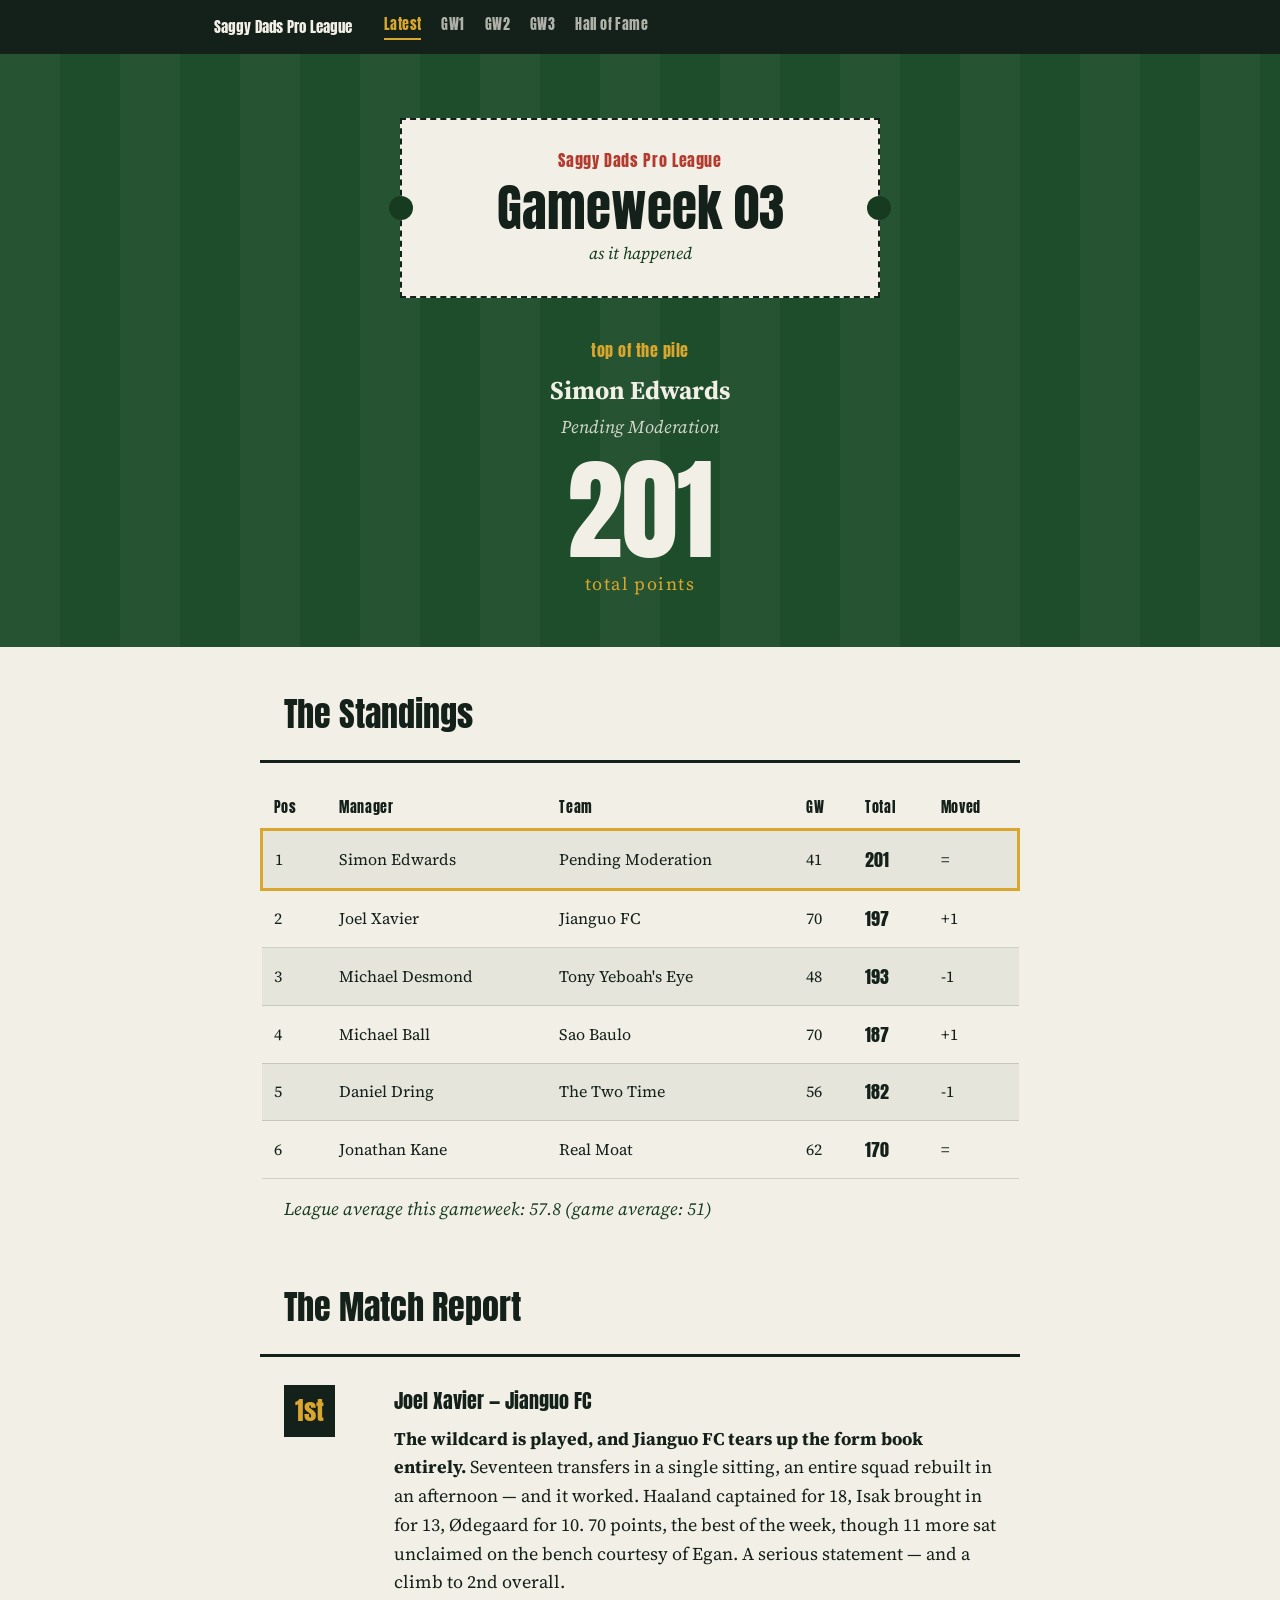
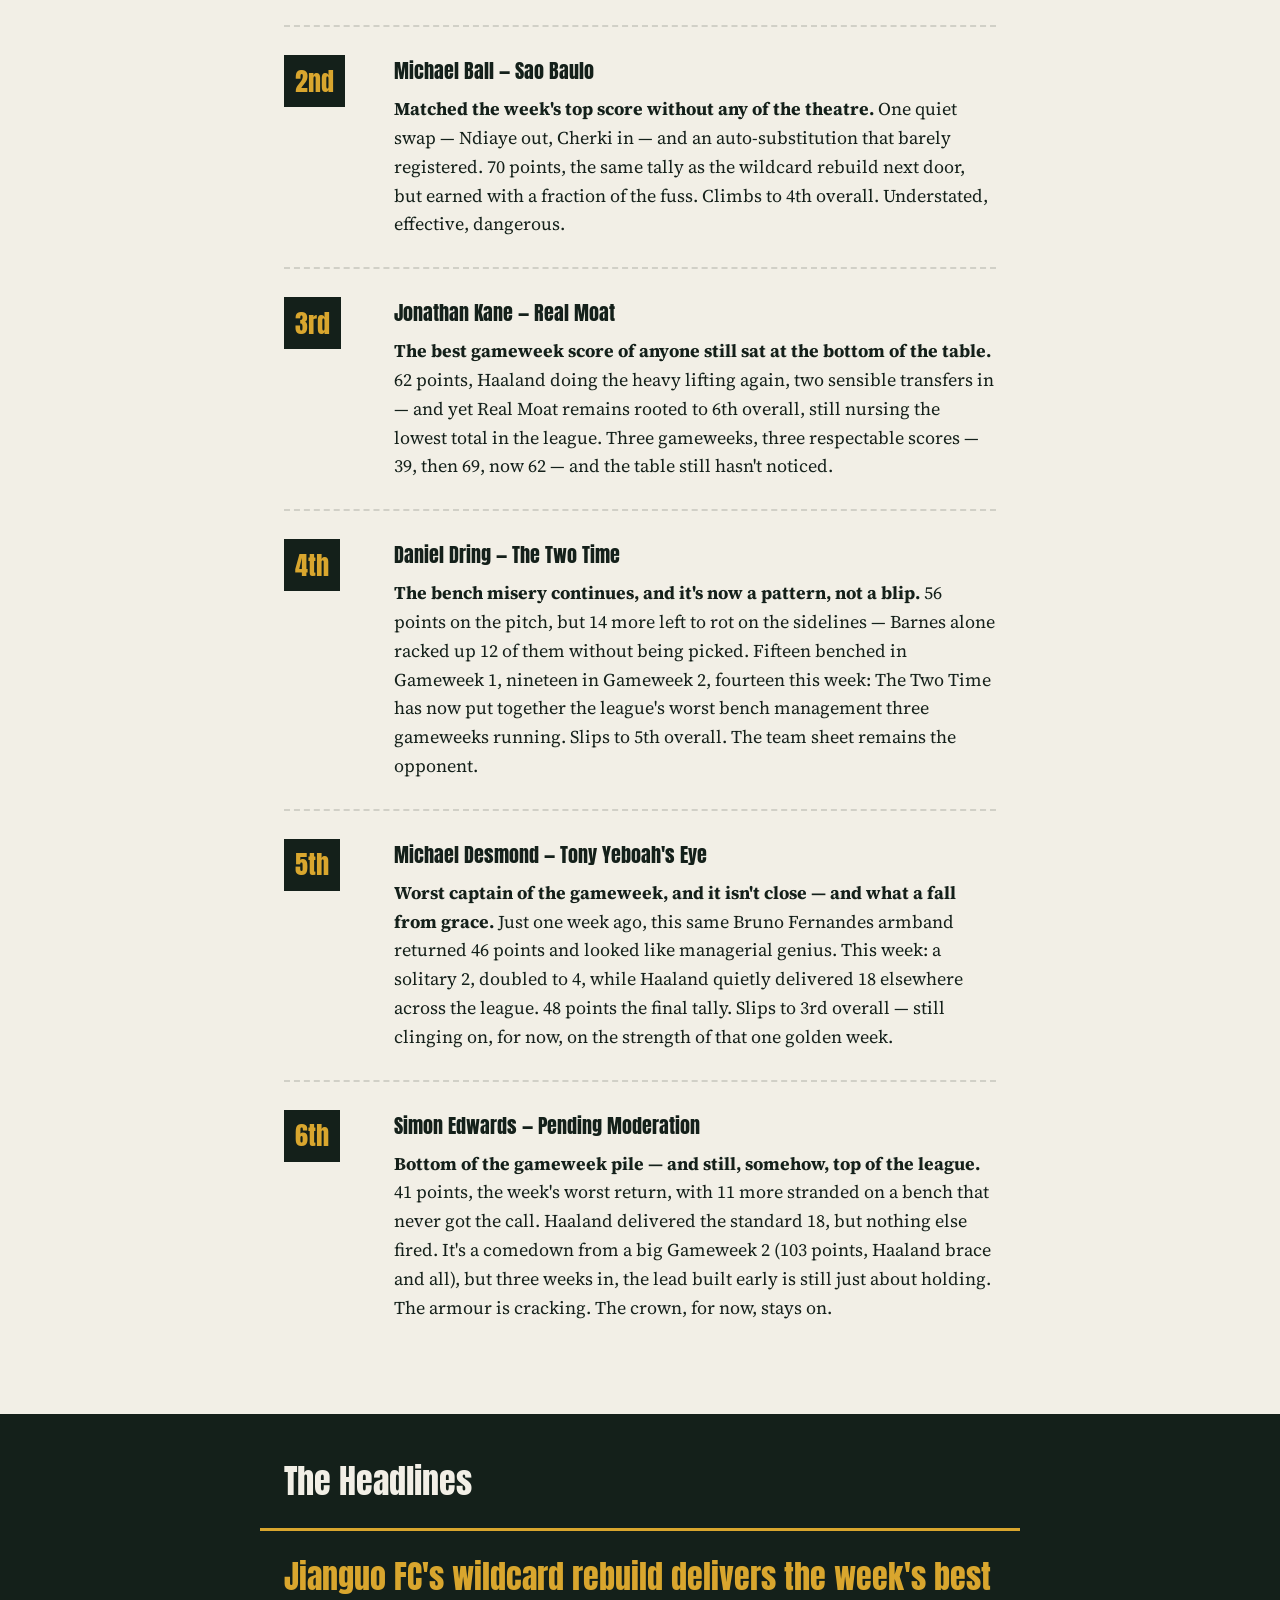
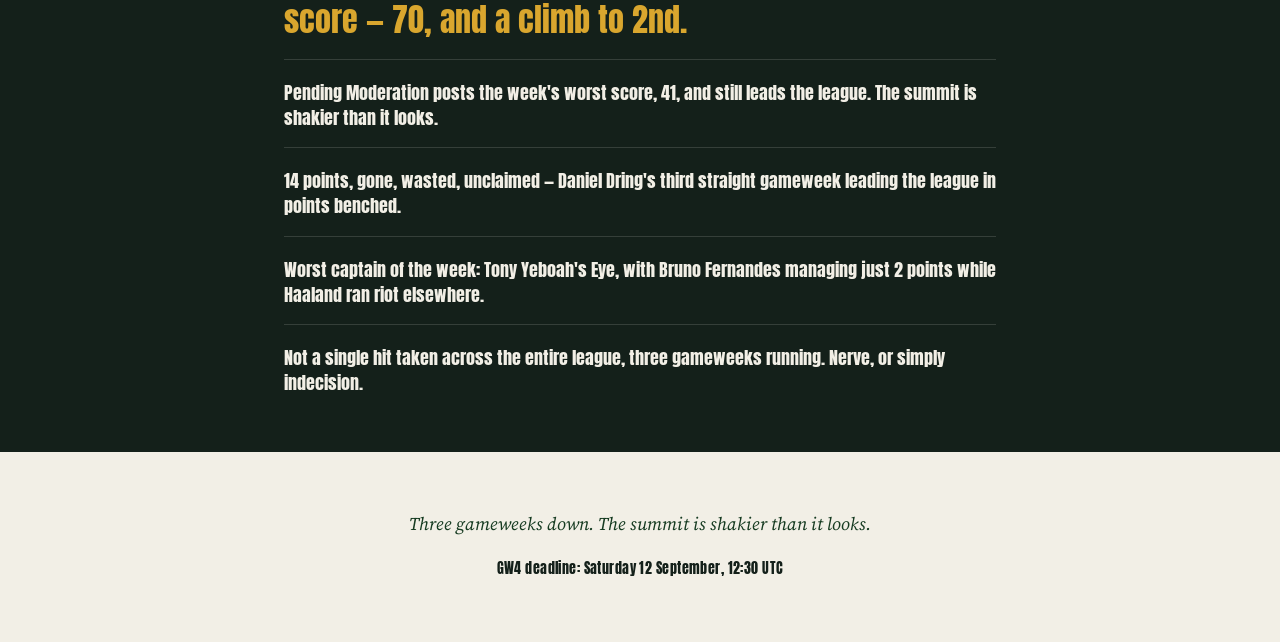
==== index.html @ 3f5919ee "." ====
<!DOCTYPE html>
<html lang="en">
<head>
<meta charset="UTF-8">
<meta name="viewport" content="width=device-width, initial-scale=1.0">
<title>Saggy Dads Pro League — Gameweek 3</title>
<link rel="preconnect" href="https://fonts.googleapis.com">
<link rel="preconnect" href="https://fonts.gstatic.com" crossorigin>
<link href="https://fonts.googleapis.com/css2?family=Anton&family=Source+Serif+4:ital,opsz,wght@0,8..60,400;0,8..60,600;0,8..60,700;1,8..60,400&display=swap" rel="stylesheet">
<link rel="stylesheet" href="styles.css">
</head>
<body>

  <nav class="site-nav">
    <div class="site-nav__inner">
      <a href="index.html" class="site-nav__brand">Saggy Dads Pro League</a>
      <div class="site-nav__links">
        <a href="index.html" class="site-nav__link is-active">Latest</a>
        <a href="gw1.html" class="site-nav__link">GW1</a>
        <a href="gw2.html" class="site-nav__link">GW2</a>
        <a href="gw3.html" class="site-nav__link">GW3</a>
        <a href="hall-of-fame.html" class="site-nav__link">Hall of Fame</a>
      </div>
    </div>
  </nav>

  <header class="hero">
    <div class="ticket">
      <div class="ticket-notch ticket-notch--left"></div>
      <div class="ticket-notch ticket-notch--right"></div>
      <p class="hero__league">Saggy Dads Pro League</p>
      <h1 class="hero__gw">Gameweek&nbsp;03</h1>
      <p class="hero__sub">as it happened</p>
    </div>

    <div class="hero__leader">
      <p class="hero__leader-label">top of the pile</p>
      <p class="hero__leader-name">Simon Edwards</p>
      <p class="hero__leader-team">Pending Moderation</p>
      <p class="hero__score" data-target="201">0</p>
      <p class="hero__score-label">total points</p>
    </div>
  </header>

  <main>

    <section class="table-section">
      <h2 class="section-title">The Standings</h2>
      <div class="table-scroll">
      <table class="league-table">
        <thead>
          <tr>
            <th scope="col">Pos</th>
            <th scope="col">Manager</th>
            <th scope="col">Team</th>
            <th scope="col">GW</th>
            <th scope="col">Total</th>
            <th scope="col">Moved</th>
          </tr>
        </thead>
        <tbody>
          <tr class="row--leader">
            <td>1</td>
            <td>Simon Edwards</td>
            <td>Pending Moderation</td>
            <td>41</td>
            <td class="net">201</td>
            <td>=</td>
          </tr>
          <tr>
            <td>2</td>
            <td>Joel Xavier</td>
            <td>Jianguo FC</td>
            <td>70</td>
            <td class="net">197</td>
            <td>+1</td>
          </tr>
          <tr>
            <td>3</td>
            <td>Michael Desmond</td>
            <td>Tony Yeboah's Eye</td>
            <td>48</td>
            <td class="net">193</td>
            <td>-1</td>
          </tr>
          <tr>
            <td>4</td>
            <td>Michael Ball</td>
            <td>Sao Baulo</td>
            <td>70</td>
            <td class="net">187</td>
            <td>+1</td>
          </tr>
          <tr>
            <td>5</td>
            <td>Daniel Dring</td>
            <td>The Two Time</td>
            <td>56</td>
            <td class="net">182</td>
            <td>-1</td>
          </tr>
          <tr>
            <td>6</td>
            <td>Jonathan Kane</td>
            <td>Real Moat</td>
            <td>62</td>
            <td class="net">170</td>
            <td>=</td>
          </tr>
        </tbody>
      </table>
      </div>
      <p class="table-footnote">League average this gameweek: 57.8 (game average: 51)</p>
    </section>

    <section class="reports-section">
      <h2 class="section-title">The Match Report</h2>

      <article class="report">
        <div class="report__marker">
          <span class="report__pos">1st</span>
        </div>
        <div class="report__body">
          <h3>Joel Xavier — Jianguo FC</h3>
          <p><strong>The wildcard is played, and Jianguo FC tears up the form book entirely.</strong> Seventeen transfers in a single sitting, an entire squad rebuilt in an afternoon — and it worked. Haaland captained for 18, Isak brought in for 13, Ødegaard for 10. 70 points, the best of the week, though 11 more sat unclaimed on the bench courtesy of Egan. A serious statement — and a climb to 2nd overall.</p>
        </div>
      </article>

      <div class="stitch"></div>

      <article class="report">
        <div class="report__marker">
          <span class="report__pos">2nd</span>
        </div>
        <div class="report__body">
          <h3>Michael Ball — Sao Baulo</h3>
          <p><strong>Matched the week's top score without any of the theatre.</strong> One quiet swap — Ndiaye out, Cherki in — and an auto-substitution that barely registered. 70 points, the same tally as the wildcard rebuild next door, but earned with a fraction of the fuss. Climbs to 4th overall. Understated, effective, dangerous.</p>
        </div>
      </article>

      <div class="stitch"></div>

      <article class="report">
        <div class="report__marker">
          <span class="report__pos">3rd</span>
        </div>
        <div class="report__body">
          <h3>Jonathan Kane — Real Moat</h3>
          <p><strong>The best gameweek score of anyone still sat at the bottom of the table.</strong> 62 points, Haaland doing the heavy lifting again, two sensible transfers in — and yet Real Moat remains rooted to 6th overall, still nursing the lowest total in the league. Three gameweeks, three respectable scores — 39, then 69, now 62 — and the table still hasn't noticed.</p>
        </div>
      </article>

      <div class="stitch"></div>

      <article class="report">
        <div class="report__marker">
          <span class="report__pos">4th</span>
        </div>
        <div class="report__body">
          <h3>Daniel Dring — The Two Time</h3>
          <p><strong>The bench misery continues, and it's now a pattern, not a blip.</strong> 56 points on the pitch, but 14 more left to rot on the sidelines — Barnes alone racked up 12 of them without being picked. Fifteen benched in Gameweek 1, nineteen in Gameweek 2, fourteen this week: The Two Time has now put together the league's worst bench management three gameweeks running. Slips to 5th overall. The team sheet remains the opponent.</p>
        </div>
      </article>

      <div class="stitch"></div>

      <article class="report">
        <div class="report__marker">
          <span class="report__pos">5th</span>
        </div>
        <div class="report__body">
          <h3>Michael Desmond — Tony Yeboah's Eye</h3>
          <p><strong>Worst captain of the gameweek, and it isn't close — and what a fall from grace.</strong> Just one week ago, this same Bruno Fernandes armband returned 46 points and looked like managerial genius. This week: a solitary 2, doubled to 4, while Haaland quietly delivered 18 elsewhere across the league. 48 points the final tally. Slips to 3rd overall — still clinging on, for now, on the strength of that one golden week.</p>
        </div>
      </article>

      <div class="stitch"></div>

      <article class="report">
        <div class="report__marker">
          <span class="report__pos">6th</span>
        </div>
        <div class="report__body">
          <h3>Simon Edwards — Pending Moderation</h3>
          <p><strong>Bottom of the gameweek pile — and still, somehow, top of the league.</strong> 41 points, the week's worst return, with 11 more stranded on a bench that never got the call. Haaland delivered the standard 18, but nothing else fired. It's a comedown from a big Gameweek 2 (103 points, Haaland brace and all), but three weeks in, the lead built early is still just about holding. The armour is cracking. The crown, for now, stays on.</p>
        </div>
      </article>
    </section>

    <section class="headlines-section">
      <h2 class="section-title section-title--inverse">The Headlines</h2>
      <ul class="headlines">
        <li class="headline headline--big">Jianguo FC's wildcard rebuild delivers the week's best score — 70, and a climb to 2nd.</li>
        <li class="headline">Pending Moderation posts the week's worst score, 41, and still leads the league. The summit is shakier than it looks.</li>
        <li class="headline">14 points, gone, wasted, unclaimed — Daniel Dring's third straight gameweek leading the league in points benched.</li>
        <li class="headline">Worst captain of the week: Tony Yeboah's Eye, with Bruno Fernandes managing just 2 points while Haaland ran riot elsewhere.</li>
        <li class="headline">Not a single hit taken across the entire league, three gameweeks running. Nerve, or simply indecision.</li>
      </ul>
    </section>

  </main>

  <footer class="site-footer">
    <p>Three gameweeks down. The summit is shakier than it looks.</p>
    <p class="site-footer__deadline">GW4 deadline: Saturday 12 September, 12:30 UTC</p>
  </footer>

<script>
  // Single deliberate load moment: leader's score ticks up once.
  (function () {
    var el = document.querySelector('.hero__score');
    if (!el) return;
    var target = parseInt(el.getAttribute('data-target'), 10) || 0;
    var prefersReduced = window.matchMedia('(prefers-reduced-motion: reduce)').matches;
    if (prefersReduced) {
      el.textContent = target;
      return;
    }
    var current = 0;
    var duration = 900;
    var start = null;
    function step(ts) {
      if (!start) start = ts;
      var progress = Math.min((ts - start) / duration, 1);
      current = Math.round(progress * target);
      el.textContent = current;
      if (progress < 1) requestAnimationFrame(step);
    }
    requestAnimationFrame(step);
  })();
</script>

</body>
</html>
---- styles.css ----
/* ---------------------------------------------
   Saggy Dads Pro League — matchday programme theme
--------------------------------------------- */

:root {
  --pitch: #1E4D2B;
  --pitch-dark: #163B21;
  --chalk: #F2EFE6;
  --ink: #14201A;
  --gold: #D9A62E;
  --rust: #B33A2E;
  --line: rgba(20, 32, 26, 0.15);

  --display: "Anton", sans-serif;
  --body: "Source Serif 4", serif;
}

* {
  box-sizing: border-box;
}

html {
  scroll-behavior: smooth;
}

@media (prefers-reduced-motion: reduce) {
  html {
    scroll-behavior: auto;
  }
}

html, body {
  max-width: 100%;
  overflow-x: hidden;
}

body {
  margin: 0;
  background: var(--chalk);
  color: var(--ink);
  font-family: var(--body);
  font-size: 18px;
  line-height: 1.6;
}

h1, h2, h3 {
  font-family: var(--display);
  font-weight: 400;
  margin: 0;
}

/* ---------------- Site nav ---------------- */

.site-nav {
  background: var(--ink);
}

.site-nav__inner {
  max-width: 900px;
  margin: 0 auto;
  display: flex;
  align-items: center;
  gap: 1.5rem;
  padding: 0.85rem 1.5rem;
  overflow-x: auto;
  -webkit-overflow-scrolling: touch;
}

.site-nav__brand {
  font-family: var(--display);
  color: var(--chalk);
  text-decoration: none;
  font-size: 0.95rem;
  white-space: nowrap;
  margin-right: 0.5rem;
  flex-shrink: 0;
}

.site-nav__links {
  display: flex;
  gap: 1.25rem;
  white-space: nowrap;
}

.site-nav__link {
  font-family: var(--display);
  color: rgba(242, 239, 230, 0.7);
  text-decoration: none;
  font-size: 0.85rem;
  letter-spacing: 0.03em;
  padding-bottom: 3px;
  border-bottom: 2px solid transparent;
  flex-shrink: 0;
}

.site-nav__link:hover,
.site-nav__link:focus-visible {
  color: var(--chalk);
}

.site-nav__link.is-active {
  color: var(--gold);
  border-bottom-color: var(--gold);
}

/* ---------------- Hero ---------------- */

.hero {
  background: var(--pitch);
  background-image:
    repeating-linear-gradient(
      90deg,
      rgba(255, 255, 255, 0.035) 0px,
      rgba(255, 255, 255, 0.035) 60px,
      transparent 60px,
      transparent 120px
    );
  color: var(--chalk);
  padding: 4rem 1.5rem 3rem;
  display: flex;
  flex-direction: column;
  align-items: center;
  gap: 2.5rem;
}

.ticket {
  position: relative;
  background: var(--chalk);
  color: var(--ink);
  padding: 1.75rem 2.5rem;
  text-align: center;
  max-width: 480px;
  width: 100%;
  border: 2px dashed var(--ink);
}

.ticket-notch {
  position: absolute;
  top: 50%;
  transform: translateY(-50%);
  width: 24px;
  height: 24px;
  background: var(--pitch-dark);
  border-radius: 50%;
}

.ticket-notch--left {
  left: -13px;
}

.ticket-notch--right {
  right: -13px;
}

.hero__league {
  font-family: var(--display);
  font-size: 1rem;
  letter-spacing: 0.04em;
  margin: 0 0 0.5rem;
  color: var(--rust);
}

.hero__gw {
  font-size: clamp(2.2rem, 6vw, 3.2rem);
  line-height: 1;
}

.hero__sub {
  margin: 0.5rem 0 0;
  font-style: italic;
  font-size: 1.05rem;
  color: var(--pitch-dark);
}

.hero__leader {
  text-align: center;
}

.hero__leader-label {
  font-family: var(--display);
  color: var(--gold);
  font-size: 1rem;
  letter-spacing: 0.03em;
  margin: 0 0 0.4rem;
}

.hero__leader-name {
  font-size: 1.6rem;
  margin: 0;
  font-weight: 700;
}

.hero__leader-team {
  margin: 0.15rem 0 0.75rem;
  font-style: italic;
  opacity: 0.85;
}

.hero__score {
  font-family: var(--display);
  font-size: clamp(4.5rem, 16vw, 7rem);
  line-height: 1;
  margin: 0;
  color: var(--chalk);
}

.hero__score-label {
  margin: 0.25rem 0 0;
  letter-spacing: 0.08em;
  color: var(--gold);
}

.hof-hero {
  background: var(--pitch);
  background-image:
    repeating-linear-gradient(
      90deg,
      rgba(255, 255, 255, 0.035) 0px,
      rgba(255, 255, 255, 0.035) 60px,
      transparent 60px,
      transparent 120px
    );
  color: var(--chalk);
  padding: 3rem 1.5rem;
  text-align: center;
}

.hof-hero__title {
  font-size: clamp(2.4rem, 7vw, 3.4rem);
  margin: 0.5rem 0;
}

/* ---------------- Section titles ---------------- */

.section-title {
  font-size: clamp(1.6rem, 4vw, 2.1rem);
  padding: 2.5rem 1.5rem 1.25rem;
  max-width: 760px;
  margin: 0 auto;
  border-bottom: 3px solid var(--ink);
}

.section-title--inverse {
  color: var(--chalk);
  border-bottom-color: var(--gold);
}

/* ---------------- League table ---------------- */

.table-section {
  padding-bottom: 1rem;
}

.league-table {
  width: 100%;
  max-width: 760px;
  margin: 1.5rem auto 0;
  padding: 0 1.5rem;
  border-collapse: collapse;
  font-size: 1rem;
}

.table-scroll {
  max-width: 100%;
  overflow-x: auto;
  -webkit-overflow-scrolling: touch;
}

.league-table thead th {
  text-align: left;
  font-family: var(--display);
  font-weight: 400;
  font-size: 0.85rem;
  letter-spacing: 0.05em;
  padding: 0.6rem 0.75rem;
  border-bottom: 2px solid var(--ink);
}

.league-table td {
  padding: 0.85rem 0.75rem;
  border-bottom: 1px solid var(--line);
}

.league-table tbody tr:nth-child(odd) {
  background: rgba(30, 77, 43, 0.06);
}

.league-table .net {
  font-family: var(--display);
  font-size: 1.15rem;
}

.row--leader td {
  border-top: 3px solid var(--gold);
  border-bottom: 3px solid var(--gold);
}

.row--leader td:first-child {
  border-left: 3px solid var(--gold);
}

.row--leader td:last-child {
  border-right: 3px solid var(--gold);
}

.table-footnote {
  max-width: 760px;
  margin: 1rem auto 0;
  padding: 0 1.5rem;
  font-style: italic;
  color: var(--pitch-dark);
}

/* ---------------- Match reports ---------------- */

.reports-section {
  padding-bottom: 1rem;
}

.report {
  max-width: 760px;
  margin: 0 auto;
  padding: 1.75rem 1.5rem;
  display: grid;
  grid-template-columns: 90px 1fr;
  gap: 1.25rem;
  align-items: start;
}

.report__marker {
  display: flex;
  justify-content: flex-start;
}

.report__pos {
  font-family: var(--display);
  font-size: 1.6rem;
  color: var(--gold);
  background: var(--ink);
  padding: 0.35rem 0.7rem;
  display: inline-block;
}

.report__body h3 {
  font-size: 1.25rem;
  margin-bottom: 0.5rem;
}

.report__body p {
  margin: 0;
}

.stitch {
  max-width: 760px;
  margin: 0 auto;
  padding: 0 1.5rem;
}

.stitch::before {
  content: "";
  display: block;
  border-top: 2px dashed var(--line);
}

/* ---------------- Headlines ---------------- */

.headlines-section {
  background: var(--ink);
  margin-top: 3rem;
  padding-bottom: 2.5rem;
}

.headlines {
  list-style: none;
  max-width: 760px;
  margin: 0 auto;
  padding: 1.5rem 1.5rem 0;
  display: flex;
  flex-direction: column;
  gap: 1.25rem;
}

.headline {
  color: var(--chalk);
  font-family: var(--display);
  font-size: 1.15rem;
  line-height: 1.35;
  padding-bottom: 1.1rem;
  border-bottom: 1px solid rgba(242, 239, 230, 0.15);
}

.headline:last-child {
  border-bottom: none;
}

.headline--big {
  font-size: clamp(1.5rem, 4vw, 2rem);
  color: var(--gold);
}

/* ---------------- Hall of Fame ---------------- */

.hof-section {
  padding-bottom: 2.5rem;
}

.hof-intro {
  max-width: 760px;
  margin: 1rem auto 0;
  padding: 0 1.5rem;
  font-style: italic;
  color: var(--pitch-dark);
}

.hof-table {
  width: 100%;
  max-width: 760px;
  margin: 1.5rem auto 0;
  padding: 0 1.5rem;
  border-collapse: collapse;
  font-size: 0.95rem;
}

.hof-table thead th {
  text-align: left;
  font-family: var(--display);
  font-weight: 400;
  font-size: 0.85rem;
  letter-spacing: 0.05em;
  padding: 0.6rem 0.75rem;
  border-bottom: 2px solid var(--ink);
}

.hof-table td {
  padding: 0.85rem 0.75rem;
  border-bottom: 1px solid var(--line);
  vertical-align: top;
}

.hof-table tbody tr:nth-child(odd) {
  background: rgba(30, 77, 43, 0.06);
}

.hof-count {
  display: block;
  font-family: var(--display);
  font-size: 1.15rem;
}

.hof-years {
  display: block;
  font-size: 0.75rem;
  font-style: italic;
  color: var(--pitch-dark);
  margin-top: 0.2rem;
}

/* ---------------- Footer ---------------- */

.site-footer {
  text-align: center;
  padding: 2.5rem 1.5rem 3rem;
  font-style: italic;
  color: var(--pitch-dark);
}

.site-footer__deadline {
  margin-top: 0.75rem;
  font-family: var(--display);
  font-style: normal;
  font-size: 0.9rem;
  letter-spacing: 0.03em;
  color: var(--ink);
}

/* ---------------- Responsive ---------------- */

@media (max-width: 520px) {
  .report {
    grid-template-columns: 60px 1fr;
    gap: 0.9rem;
  }
  .report__pos {
    font-size: 1.1rem;
    padding: 0.25rem 0.5rem;
  }
  .league-table {
    font-size: 0.9rem;
  }
  .league-table td, .league-table th {
    padding: 0.6rem 0.4rem;
  }
  .hof-table {
    font-size: 0.82rem;
  }
  .hof-table td, .hof-table th {
    padding: 0.6rem 0.4rem;
  }
  .hof-years {
    font-size: 0.68rem;
  }
}

/* ---------------- Accessibility: focus ---------------- */

a:focus-visible,
button:focus-visible {
  outline: 3px solid var(--gold);
  outline-offset: 2px;
}
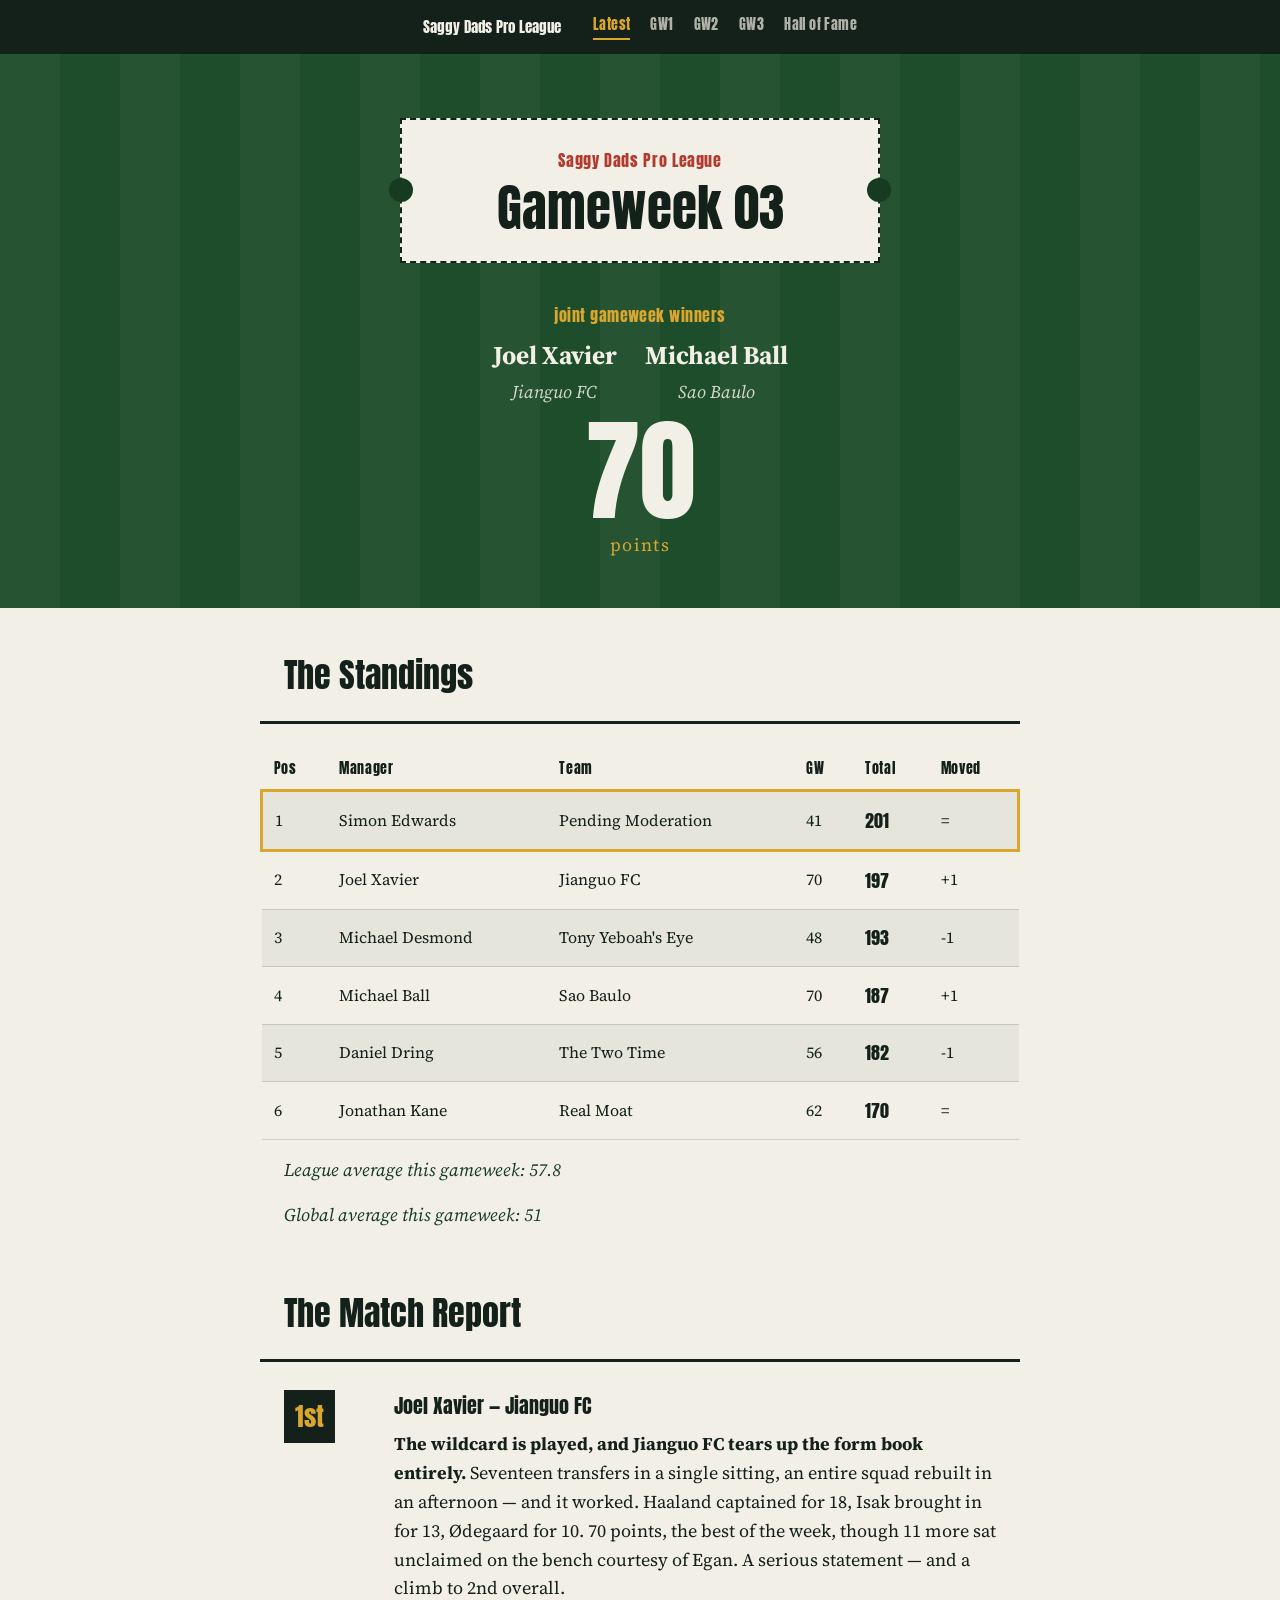
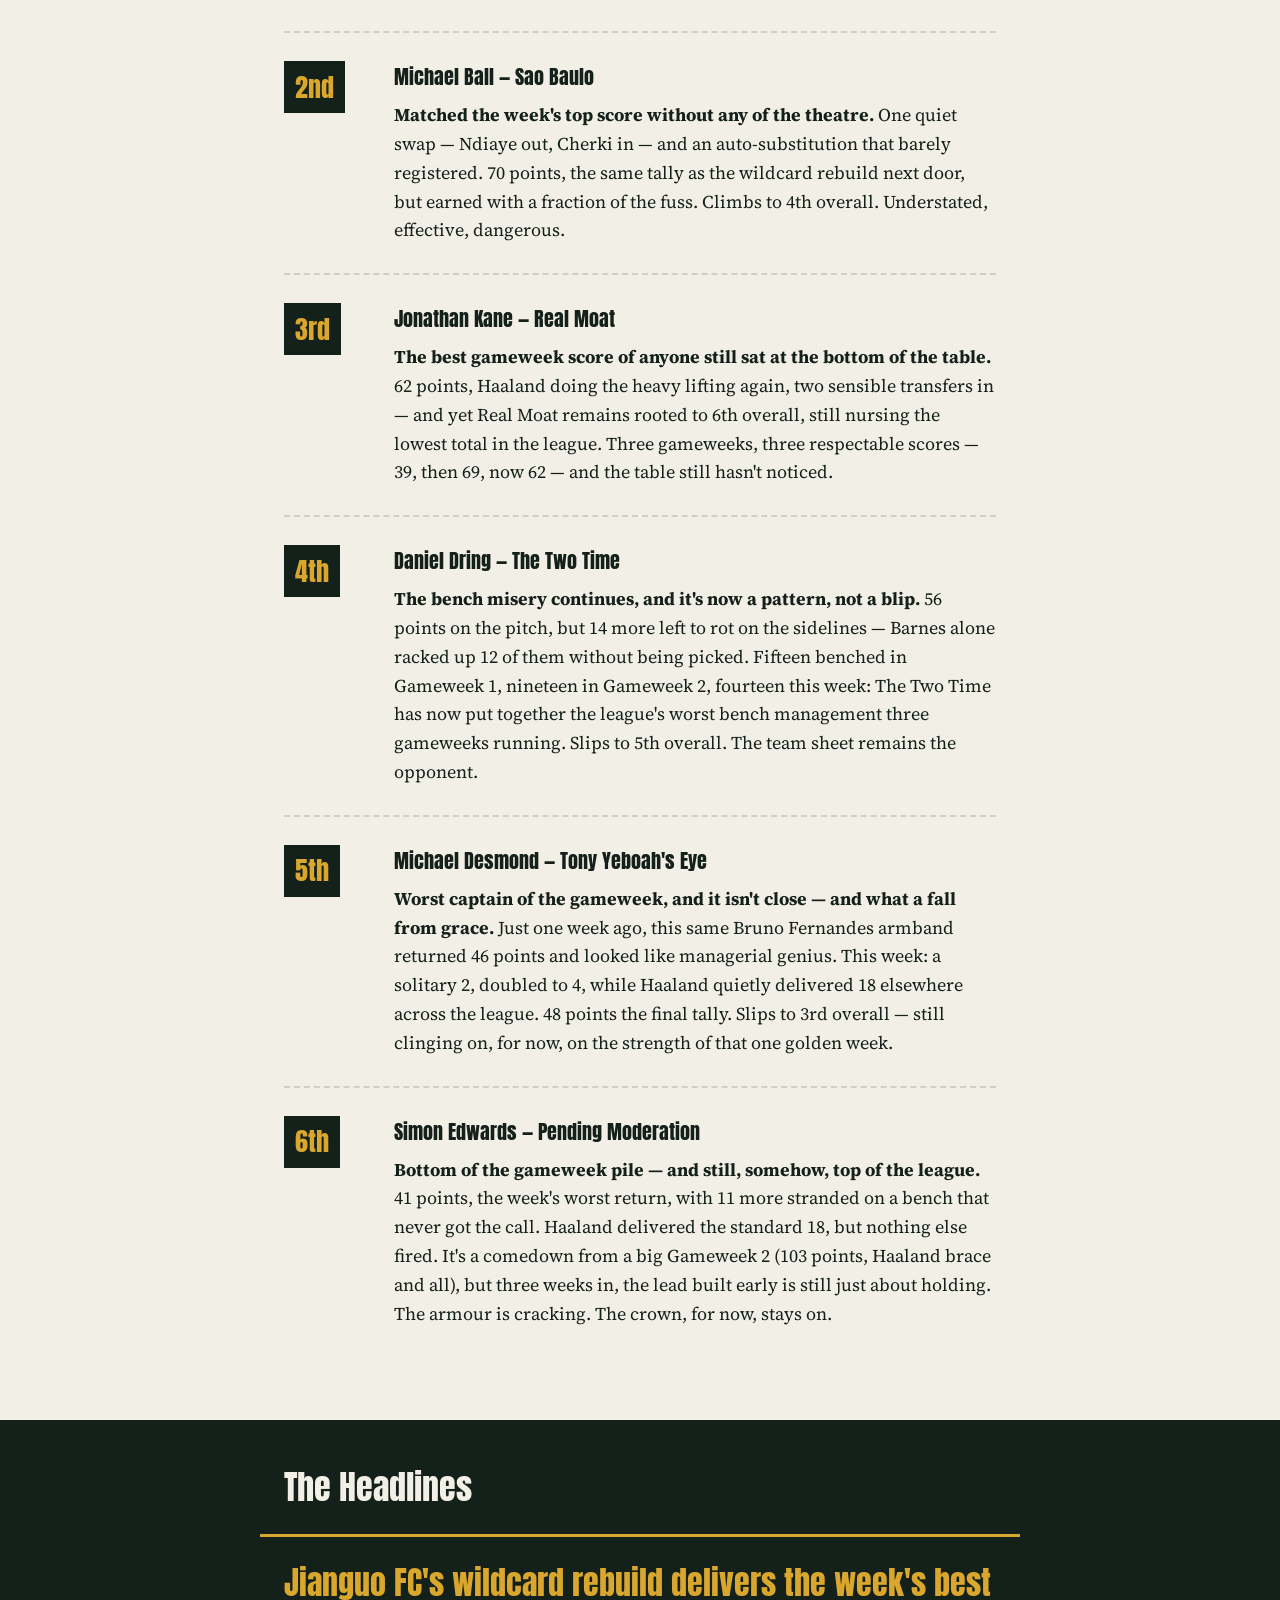
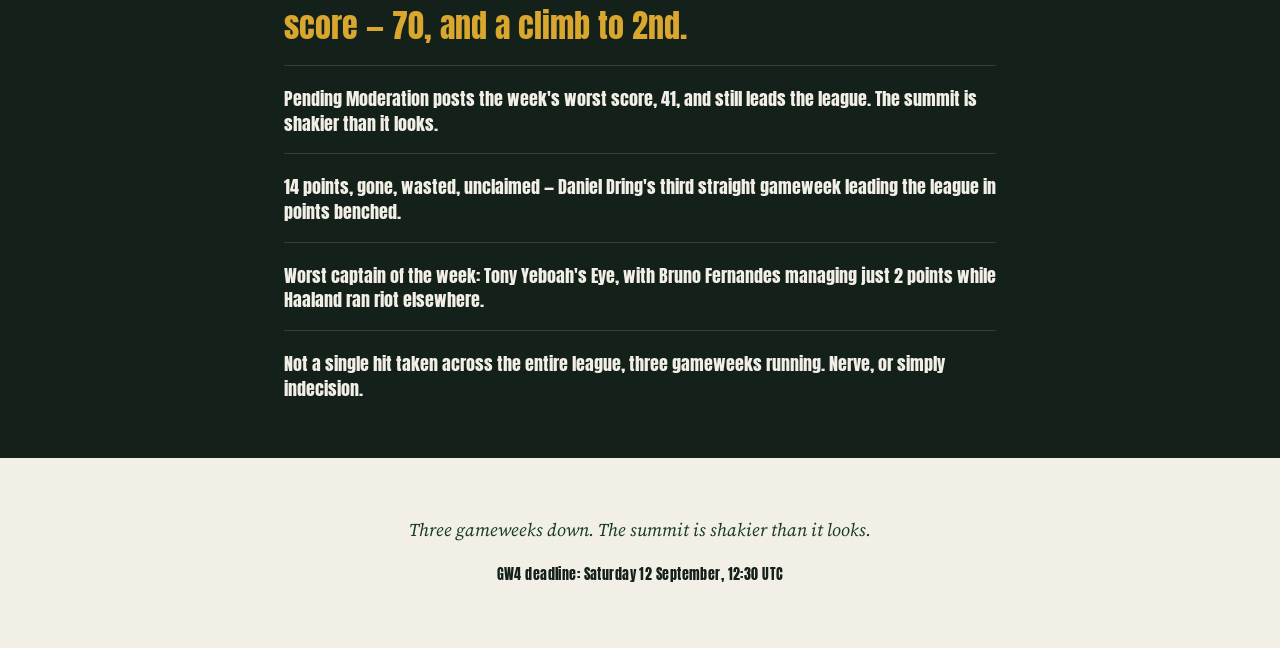
==== commit 8c50ebc9: "Update gameweek details and improve layout for leaderboard" ====
--- a/index.html
+++ b/index.html
@@ -30,15 +30,22 @@
       <div class="ticket-notch ticket-notch--right"></div>
       <p class="hero__league">Saggy Dads Pro League</p>
       <h1 class="hero__gw">Gameweek&nbsp;03</h1>
-      <p class="hero__sub">as it happened</p>
     </div>
 
     <div class="hero__leader">
-      <p class="hero__leader-label">top of the pile</p>
-      <p class="hero__leader-name">Simon Edwards</p>
-      <p class="hero__leader-team">Pending Moderation</p>
-      <p class="hero__score" data-target="201">0</p>
-      <p class="hero__score-label">total points</p>
+      <p class="hero__leader-label">joint gameweek winners</p>
+      <div class="hero__leader-names">
+        <div class="hero__leader-entry">
+          <p class="hero__leader-name">Joel Xavier</p>
+          <p class="hero__leader-team">Jianguo FC</p>
+        </div>
+        <div class="hero__leader-entry">
+          <p class="hero__leader-name">Michael Ball</p>
+          <p class="hero__leader-team">Sao Baulo</p>
+        </div>
+      </div>
+      <p class="hero__score" data-target="70">0</p>
+      <p class="hero__score-label">points</p>
     </div>
   </header>
 
@@ -110,7 +117,8 @@
         </tbody>
       </table>
       </div>
-      <p class="table-footnote">League average this gameweek: 57.8 (game average: 51)</p>
+      <p class="table-footnote">League average this gameweek: 57.8</p>
+      <p class="table-footnote">Global average this gameweek: 51</p>
     </section>
 
     <section class="reports-section">
--- a/styles.css
+++ b/styles.css
@@ -59,6 +59,7 @@
   max-width: 900px;
   margin: 0 auto;
   display: flex;
+  justify-content: center;
   align-items: center;
   gap: 1.5rem;
   padding: 0.85rem 1.5rem;
@@ -184,6 +185,18 @@
   margin: 0 0 0.4rem;
 }
 
+.hero__leader-names {
+  display: flex;
+  justify-content: center;
+  flex-wrap: wrap;
+  gap: 1.75rem;
+  margin-bottom: 0.5rem;
+}
+
+.hero__leader-entry {
+  text-align: center;
+}
+
 .hero__leader-name {
   font-size: 1.6rem;
   margin: 0;
@@ -191,7 +204,7 @@
 }
 
 .hero__leader-team {
-  margin: 0.15rem 0 0.75rem;
+  margin: 0.15rem 0 0;
   font-style: italic;
   opacity: 0.85;
 }
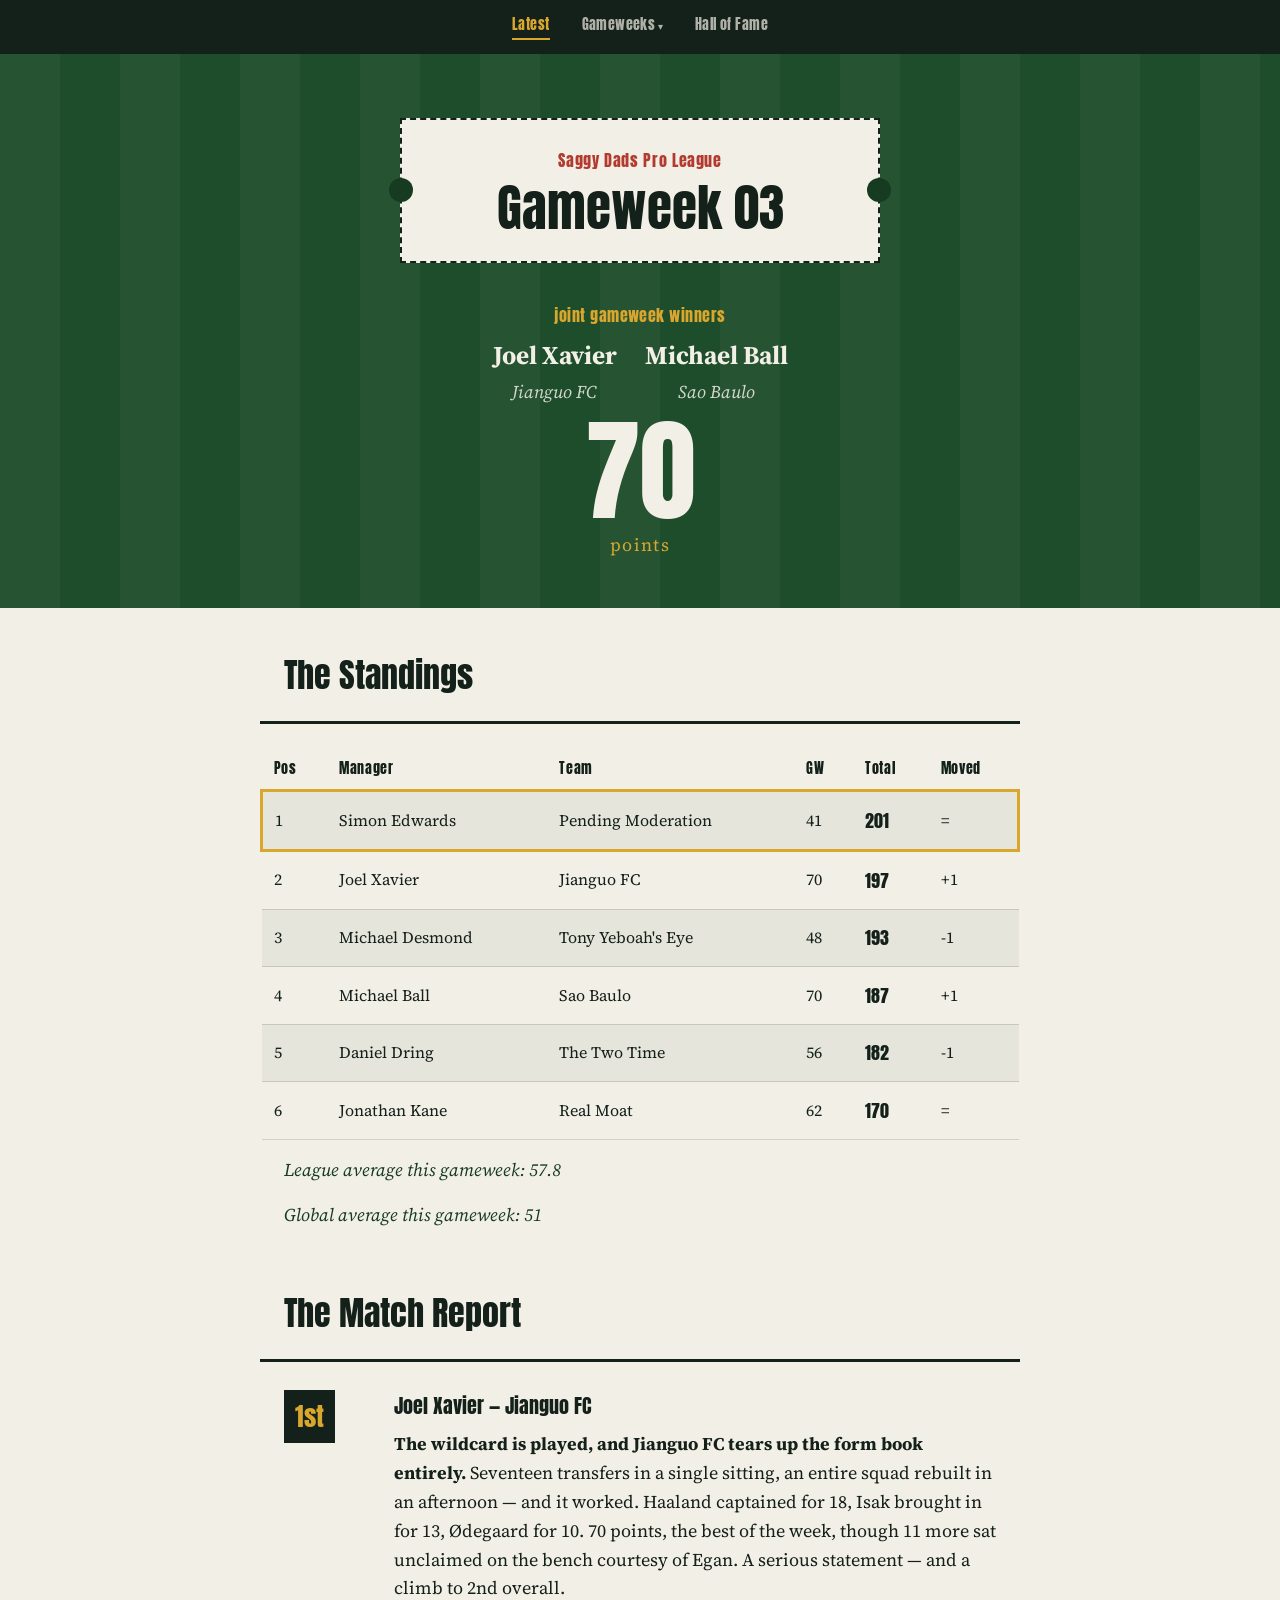
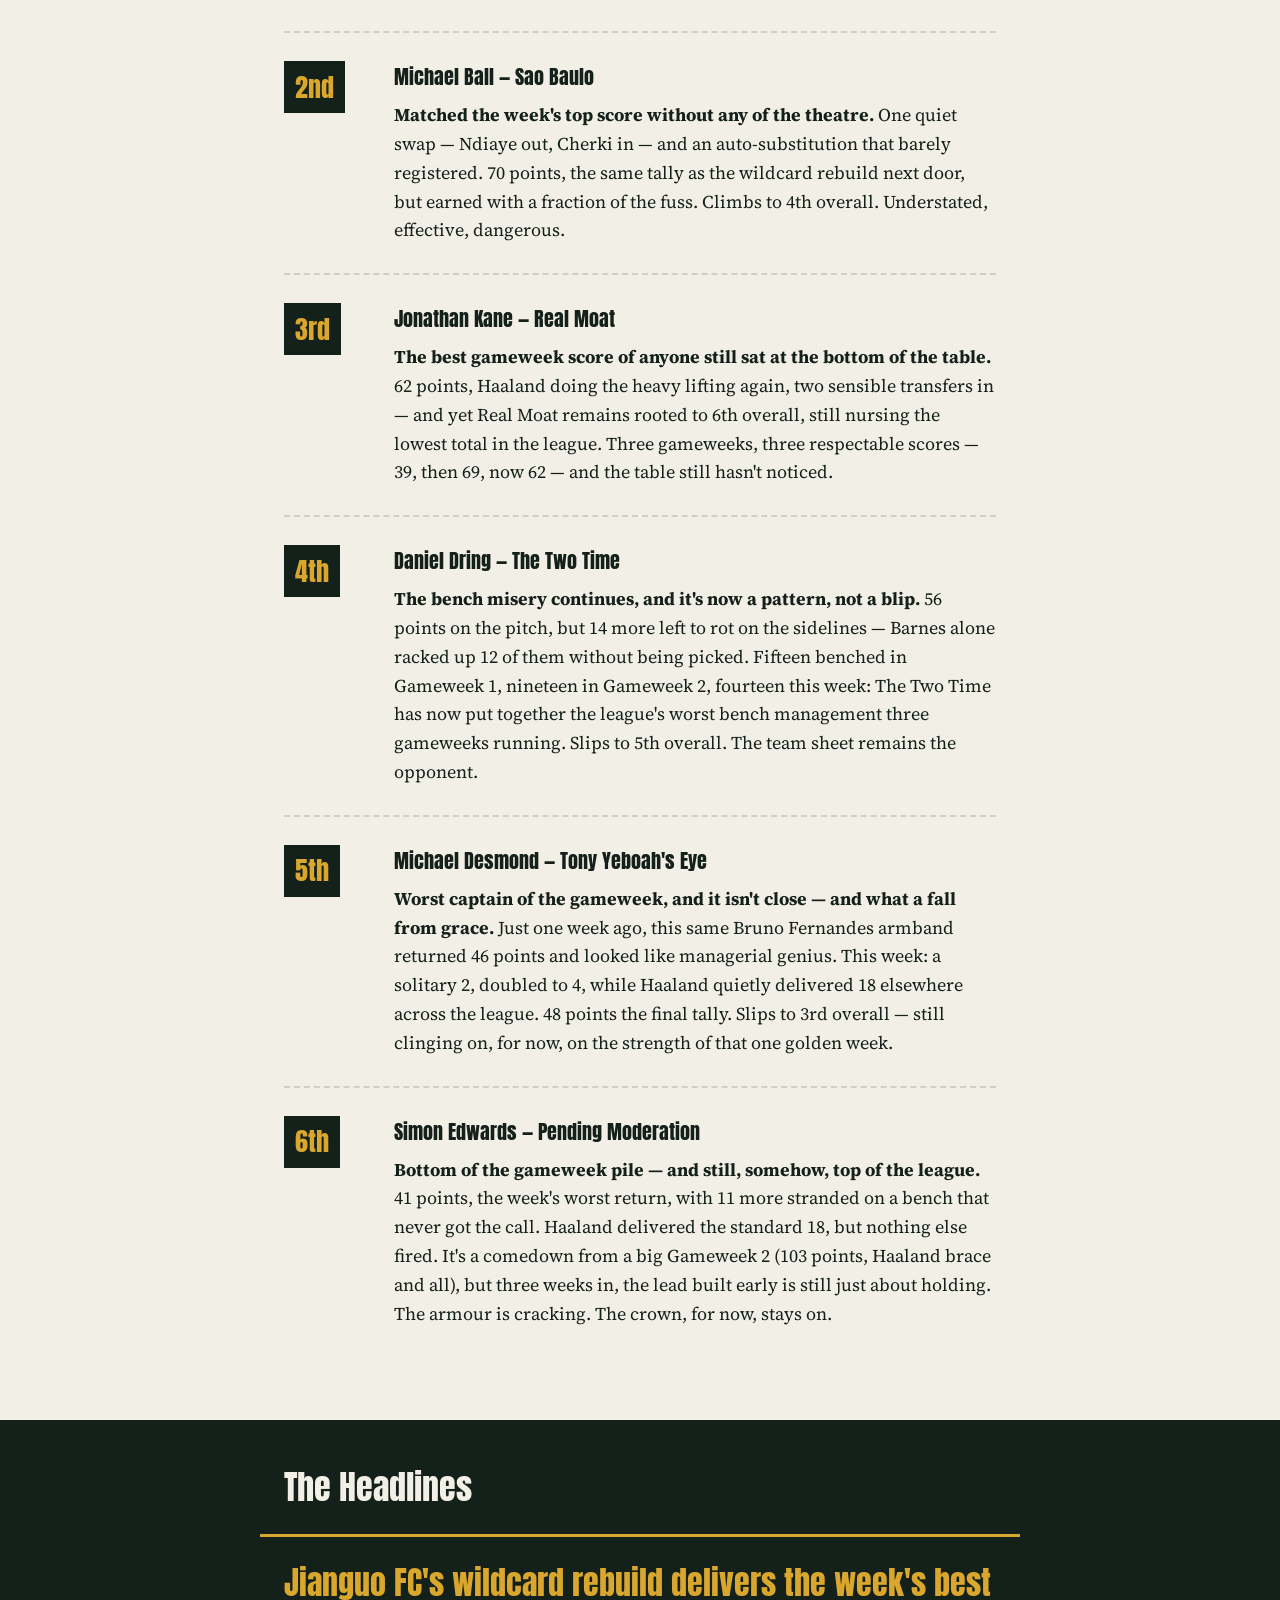
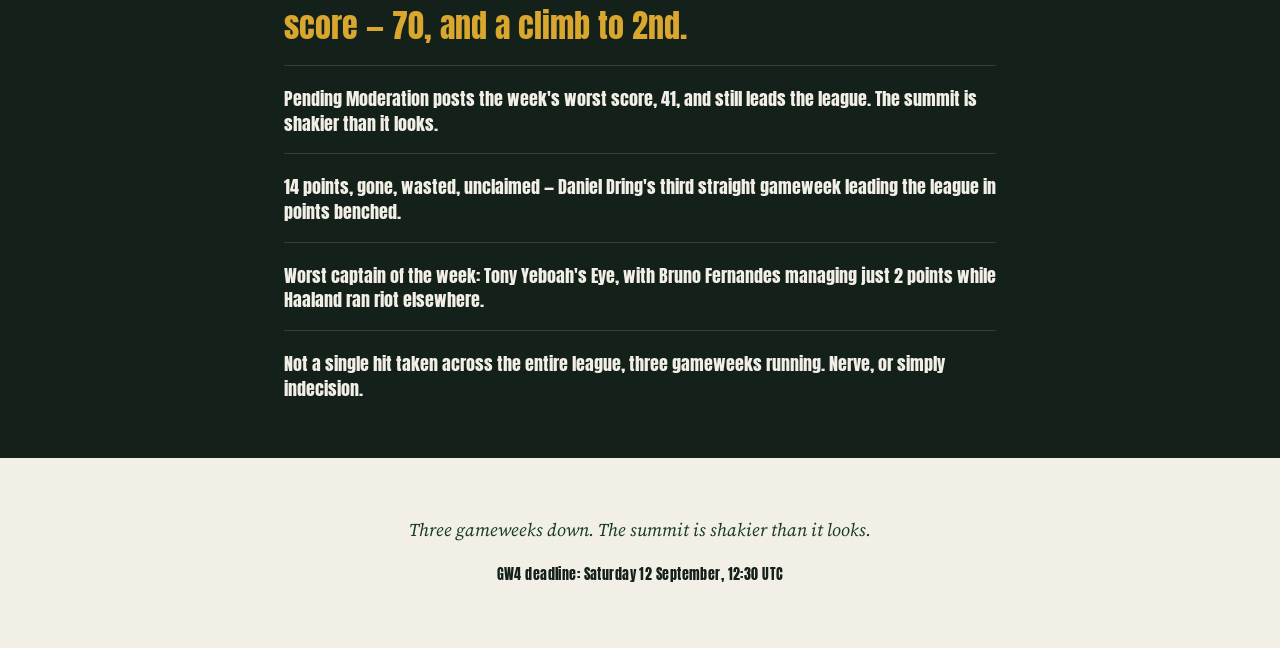
==== commit 796f58b7: "Refactor navigation to use dropdown for gameweeks and improve styles for better responsiveness" ====
--- a/index.html
+++ b/index.html
@@ -13,14 +13,16 @@
 
   <nav class="site-nav">
     <div class="site-nav__inner">
-      <a href="index.html" class="site-nav__brand">Saggy Dads Pro League</a>
-      <div class="site-nav__links">
-        <a href="index.html" class="site-nav__link is-active">Latest</a>
-        <a href="gw1.html" class="site-nav__link">GW1</a>
-        <a href="gw2.html" class="site-nav__link">GW2</a>
-        <a href="gw3.html" class="site-nav__link">GW3</a>
-        <a href="hall-of-fame.html" class="site-nav__link">Hall of Fame</a>
-      </div>
+      <a href="index.html" class="site-nav__link is-active">Latest</a>
+      <details class="site-nav__dropdown">
+        <summary class="site-nav__link">Gameweeks</summary>
+        <div class="site-nav__panel">
+          <a href="gw1.html">GW1</a>
+          <a href="gw2.html">GW2</a>
+          <a href="gw3.html">GW3</a>
+        </div>
+      </details>
+      <a href="hall-of-fame.html" class="site-nav__link">Hall of Fame</a>
     </div>
   </nav>
 
@@ -236,6 +238,13 @@
     }
     requestAnimationFrame(step);
   })();
+
+  // Close the gameweek dropdown when clicking outside it.
+  document.addEventListener('click', function (e) {
+    document.querySelectorAll('.site-nav__dropdown[open]').forEach(function (d) {
+      if (!d.contains(e.target)) d.removeAttribute('open');
+    });
+  });
 </script>
 
 </body>
--- a/styles.css
+++ b/styles.css
@@ -58,29 +58,12 @@
 .site-nav__inner {
   max-width: 900px;
   margin: 0 auto;
+  position: relative;
   display: flex;
   justify-content: center;
   align-items: center;
-  gap: 1.5rem;
+  gap: 2rem;
   padding: 0.85rem 1.5rem;
-  overflow-x: auto;
-  -webkit-overflow-scrolling: touch;
-}
-
-.site-nav__brand {
-  font-family: var(--display);
-  color: var(--chalk);
-  text-decoration: none;
-  font-size: 0.95rem;
-  white-space: nowrap;
-  margin-right: 0.5rem;
-  flex-shrink: 0;
-}
-
-.site-nav__links {
-  display: flex;
-  gap: 1.25rem;
-  white-space: nowrap;
 }
 
 .site-nav__link {
@@ -91,7 +74,12 @@
   letter-spacing: 0.03em;
   padding-bottom: 3px;
   border-bottom: 2px solid transparent;
-  flex-shrink: 0;
+  cursor: pointer;
+  list-style: none;
+}
+
+.site-nav__link::-webkit-details-marker {
+  display: none;
 }
 
 .site-nav__link:hover,
@@ -102,6 +90,70 @@
 .site-nav__link.is-active {
   color: var(--gold);
   border-bottom-color: var(--gold);
+}
+
+.site-nav__dropdown > summary::after {
+  content: " ▾";
+  font-size: 0.7em;
+}
+
+.site-nav__dropdown[open] > summary::after {
+  content: " ▴";
+}
+
+.site-nav__panel {
+  position: absolute;
+  top: 100%;
+  left: 50%;
+  transform: translateX(-50%);
+  margin-top: 0.75rem;
+  width: min(90vw, 360px);
+  max-height: 60vh;
+  overflow-y: auto;
+  background: var(--chalk);
+  border: 2px solid var(--ink);
+  padding: 0.85rem;
+  display: grid;
+  grid-template-columns: repeat(6, 1fr);
+  gap: 0.5rem;
+  box-shadow: 0 10px 24px rgba(0, 0, 0, 0.3);
+  z-index: 30;
+}
+
+.site-nav__panel a {
+  font-family: var(--display);
+  font-size: 0.8rem;
+  text-align: center;
+  padding: 0.45rem 0.2rem;
+  background: var(--pitch);
+  color: var(--chalk);
+  text-decoration: none;
+  border: 1px solid transparent;
+}
+
+.site-nav__panel a:hover,
+.site-nav__panel a:focus-visible {
+  border-color: var(--gold);
+}
+
+.site-nav__panel a.is-active {
+  background: var(--gold);
+  color: var(--ink);
+}
+
+@media (max-width: 420px) {
+  .site-nav__inner {
+    gap: 1rem;
+  }
+  .site-nav__panel {
+    grid-template-columns: repeat(5, 1fr);
+  }
+}
+
+@supports not (gap: 1rem) {
+  .site-nav__link {
+    margin: 0 0.75rem;
+  }
 }
 
 /* ---------------- Hero ---------------- */
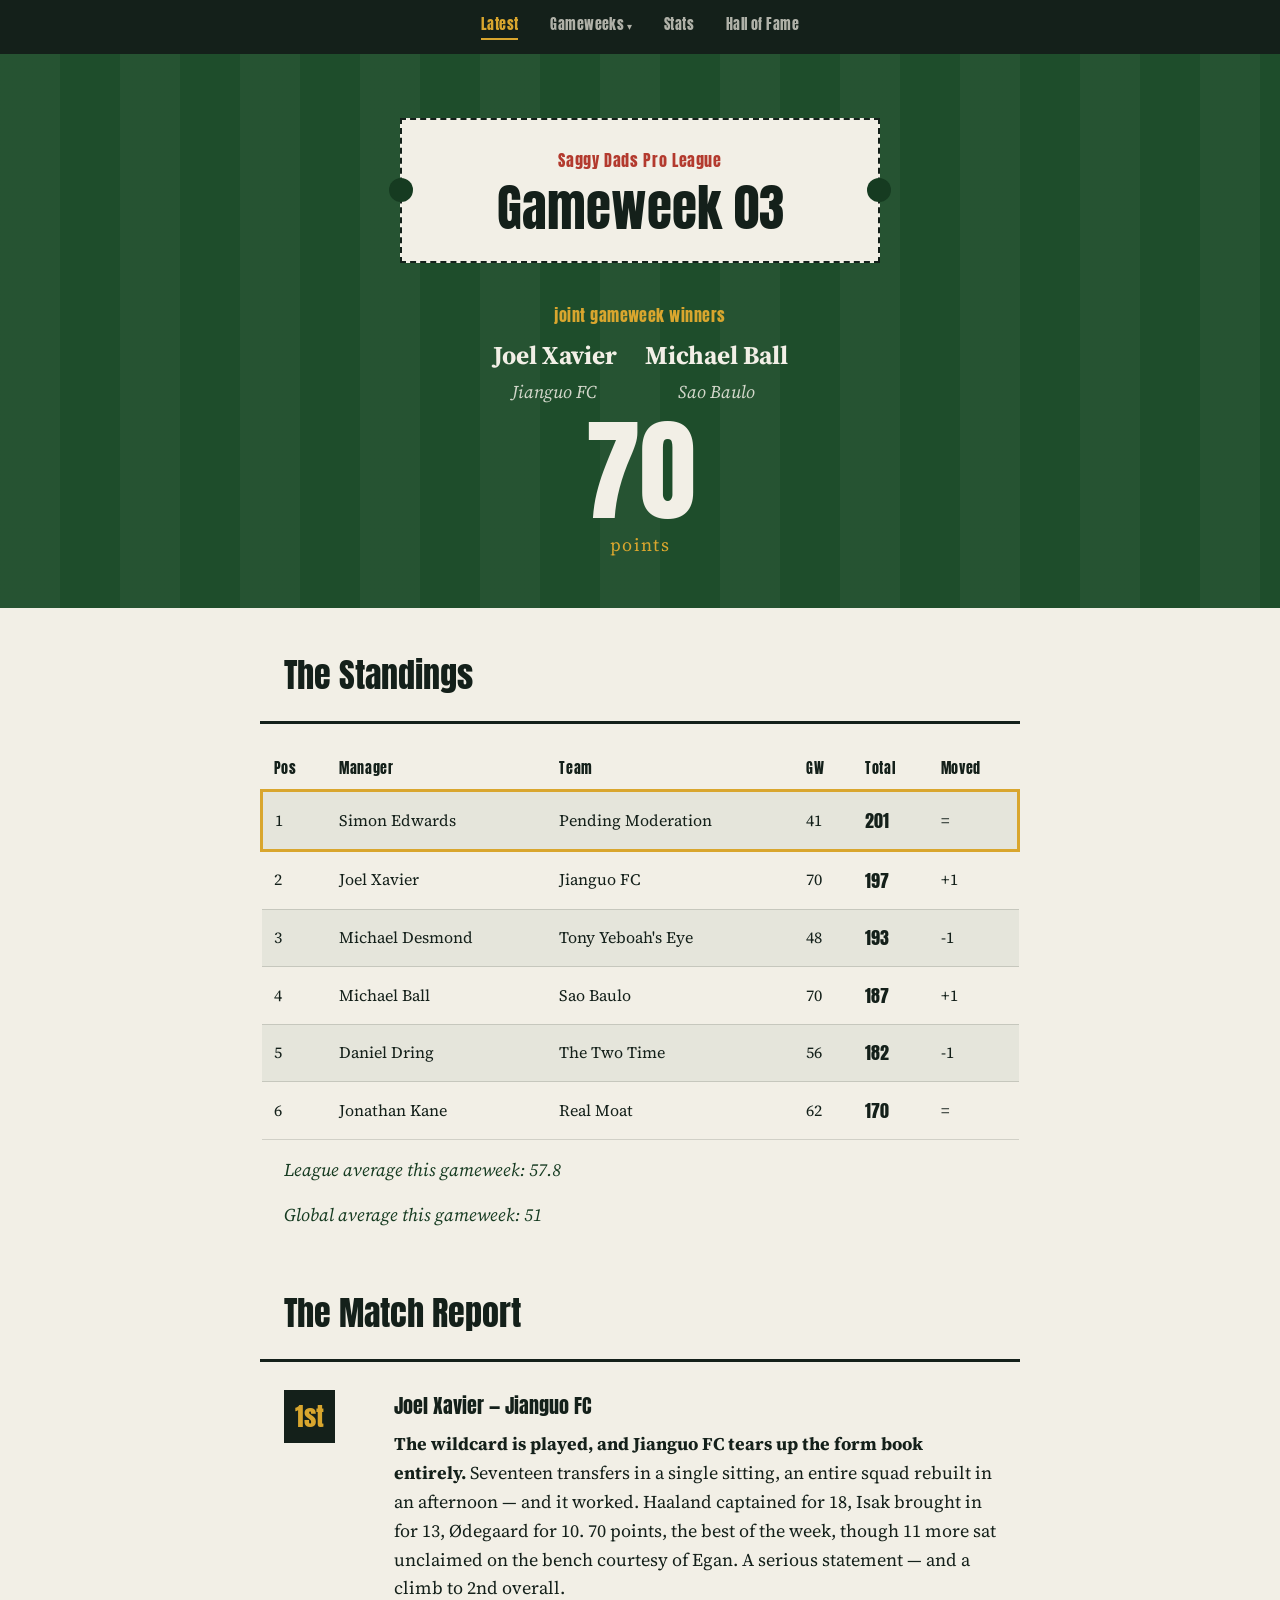
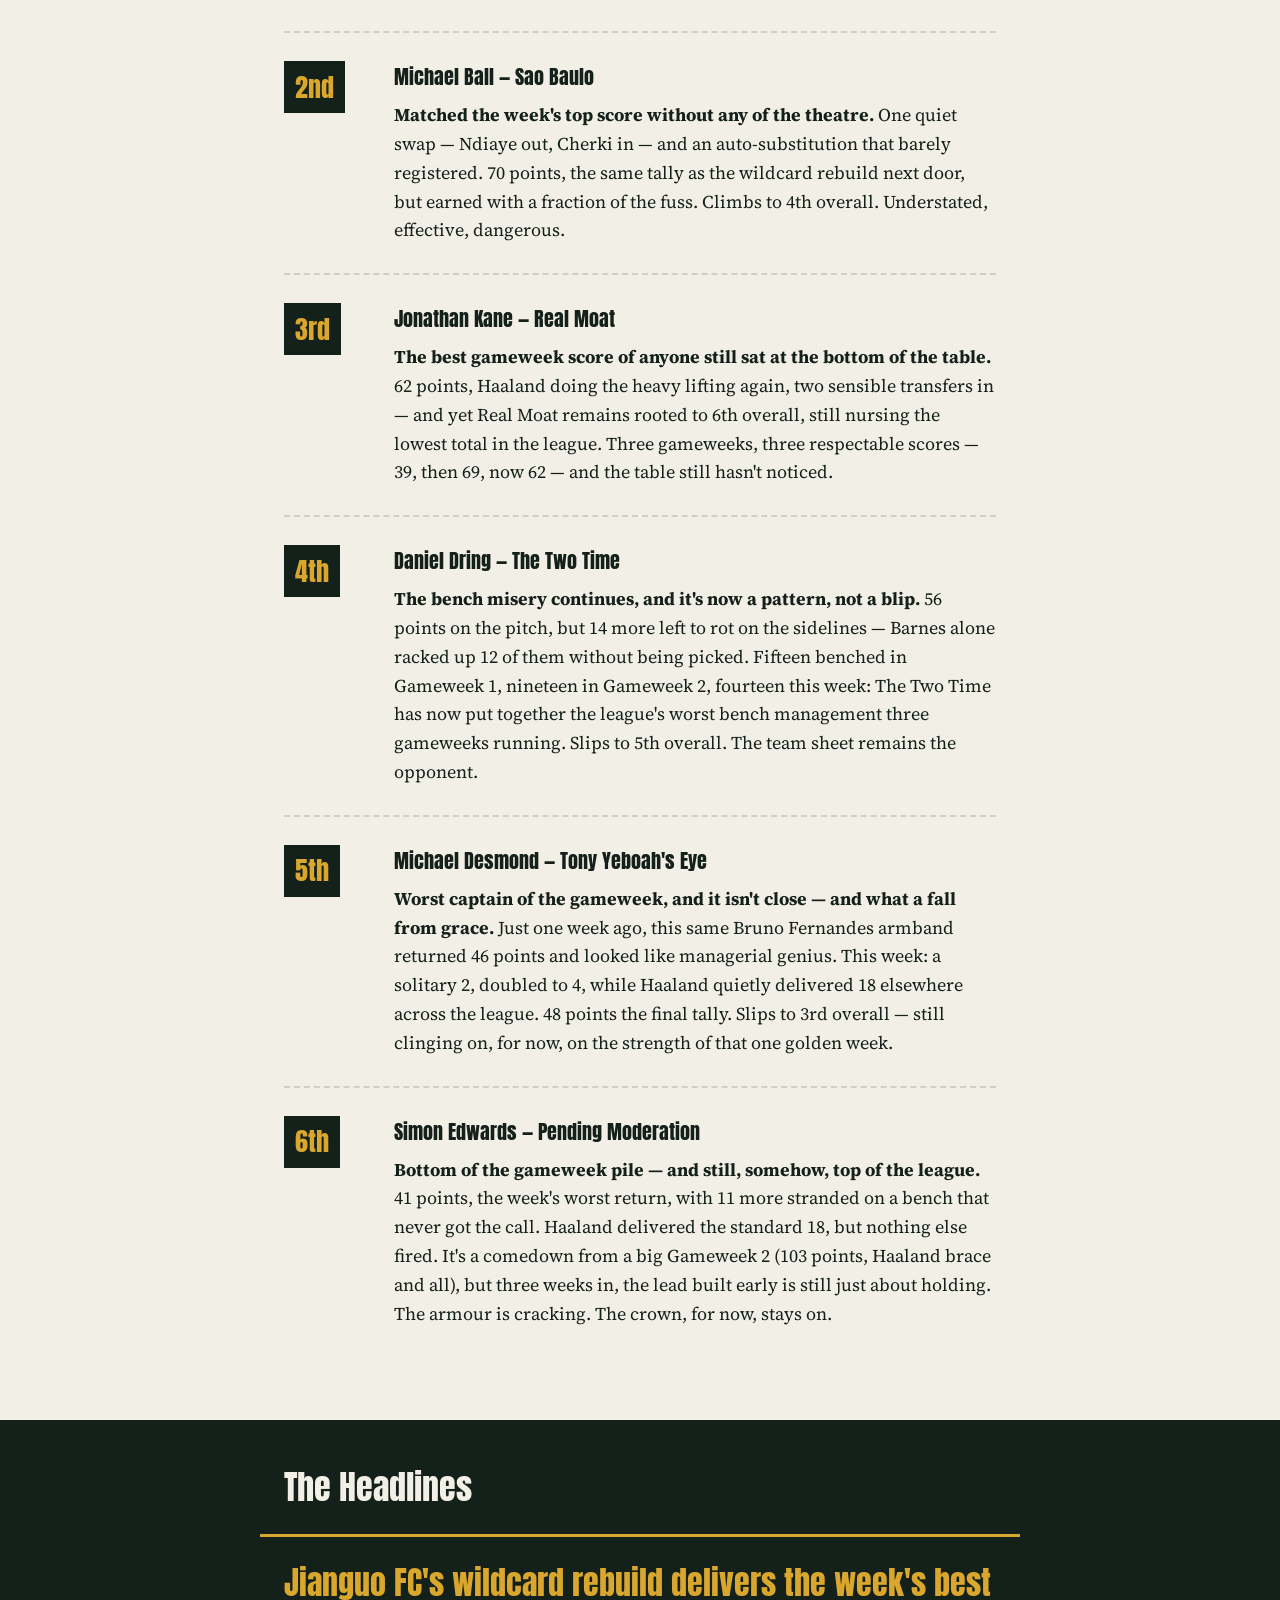
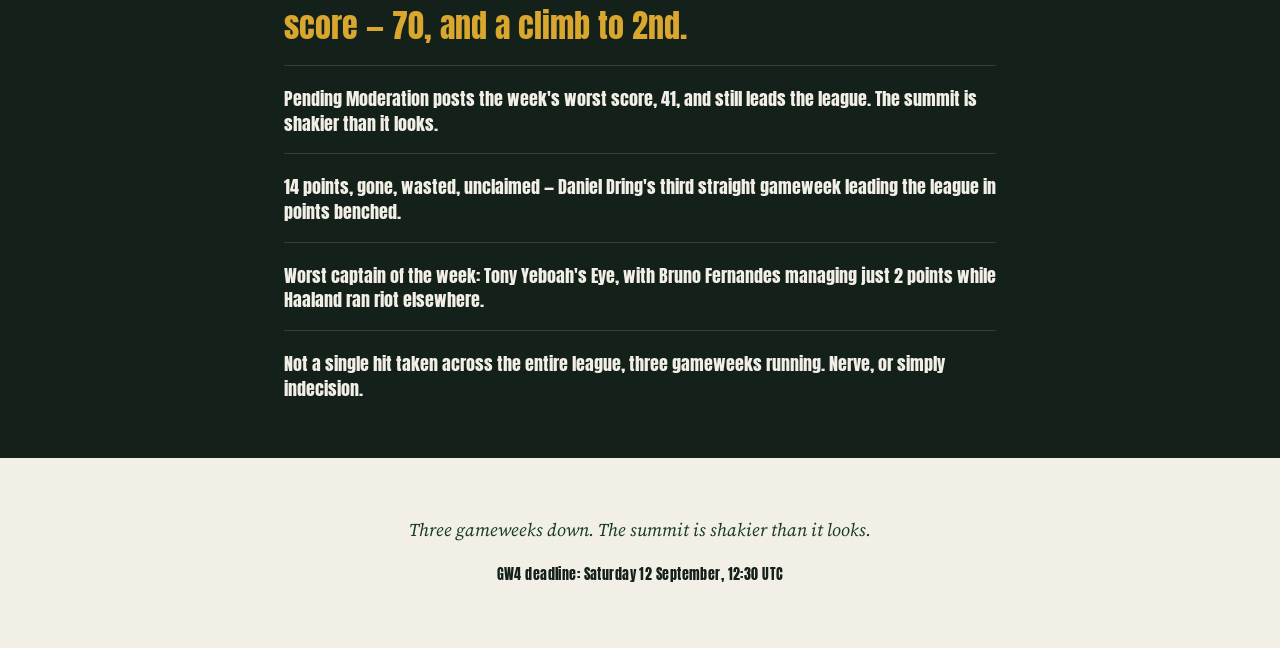
==== commit f673b17d: "Add Stats page and update navigation links across gameweek files" ====
--- a/index.html
+++ b/index.html
@@ -22,6 +22,7 @@
           <a href="gw3.html">GW3</a>
         </div>
       </details>
+      <a href="stats.html" class="site-nav__link">Stats</a>
       <a href="hall-of-fame.html" class="site-nav__link">Hall of Fame</a>
     </div>
   </nav>
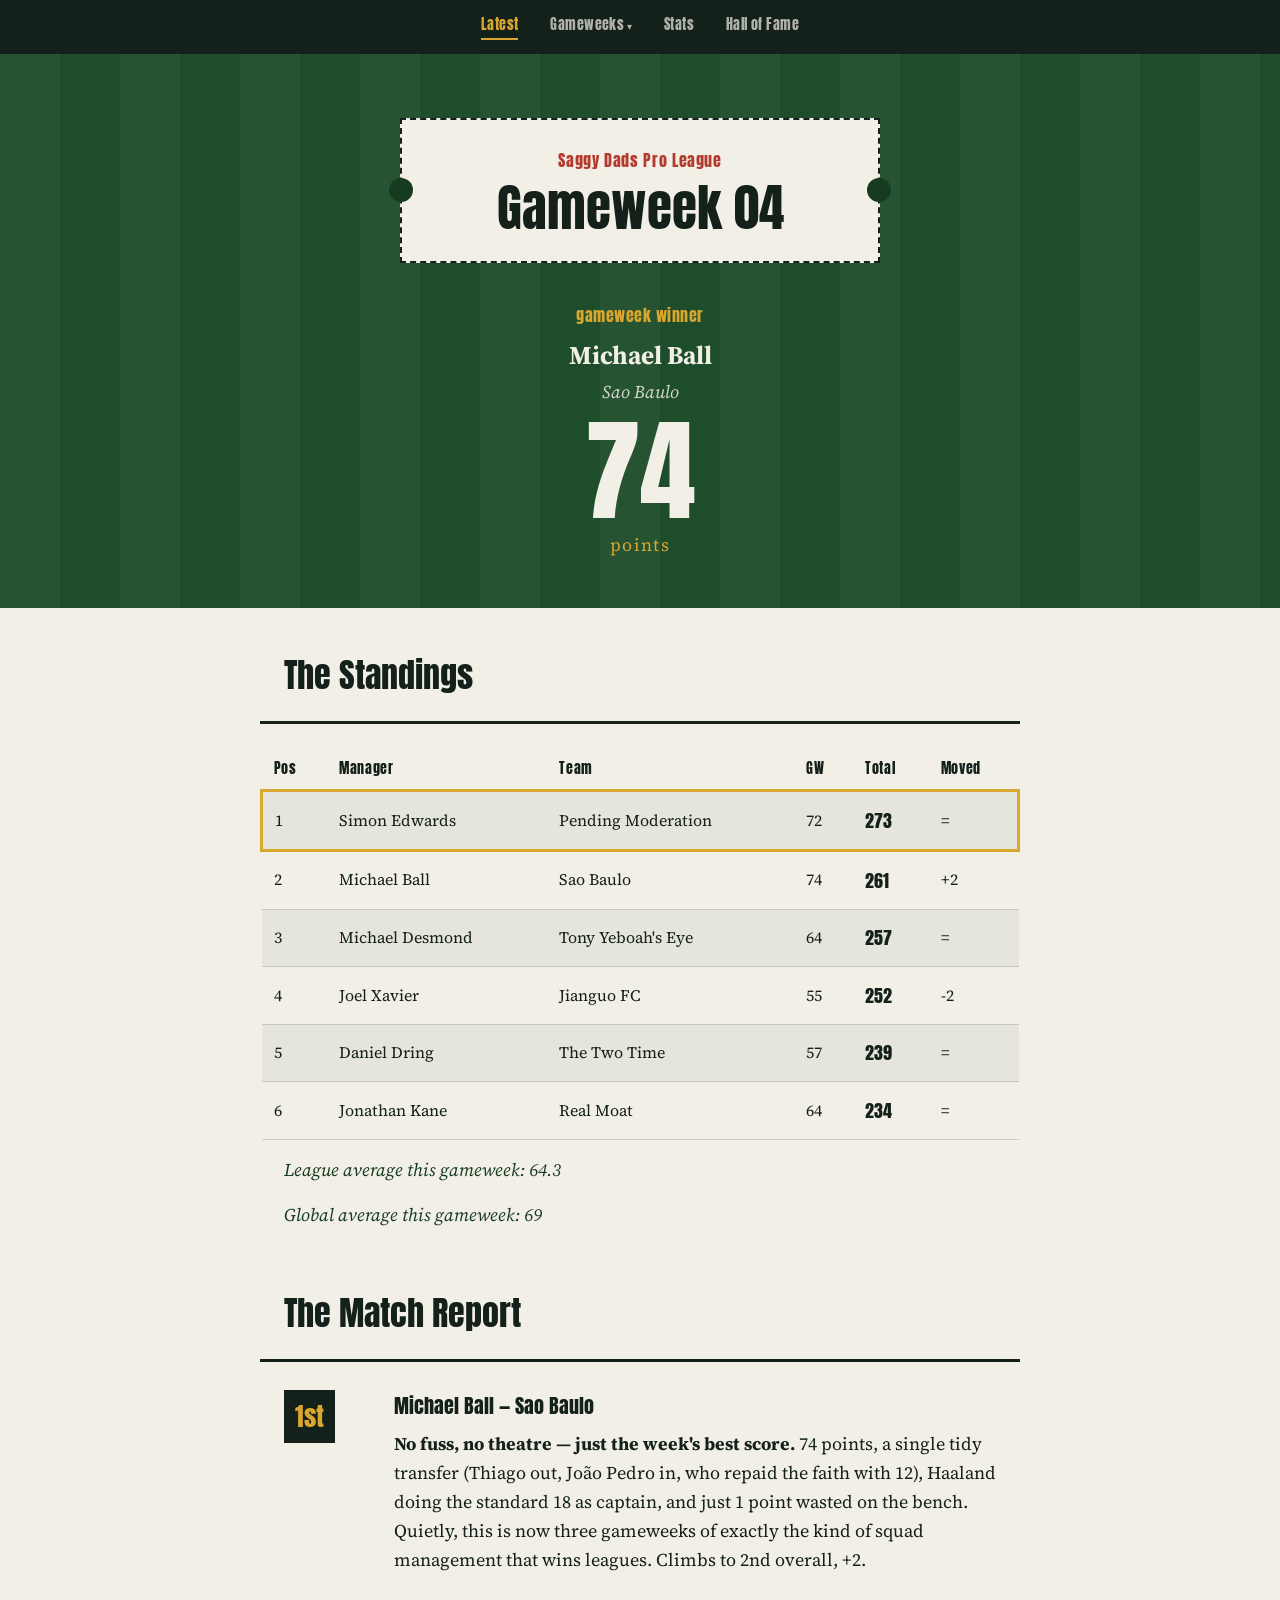
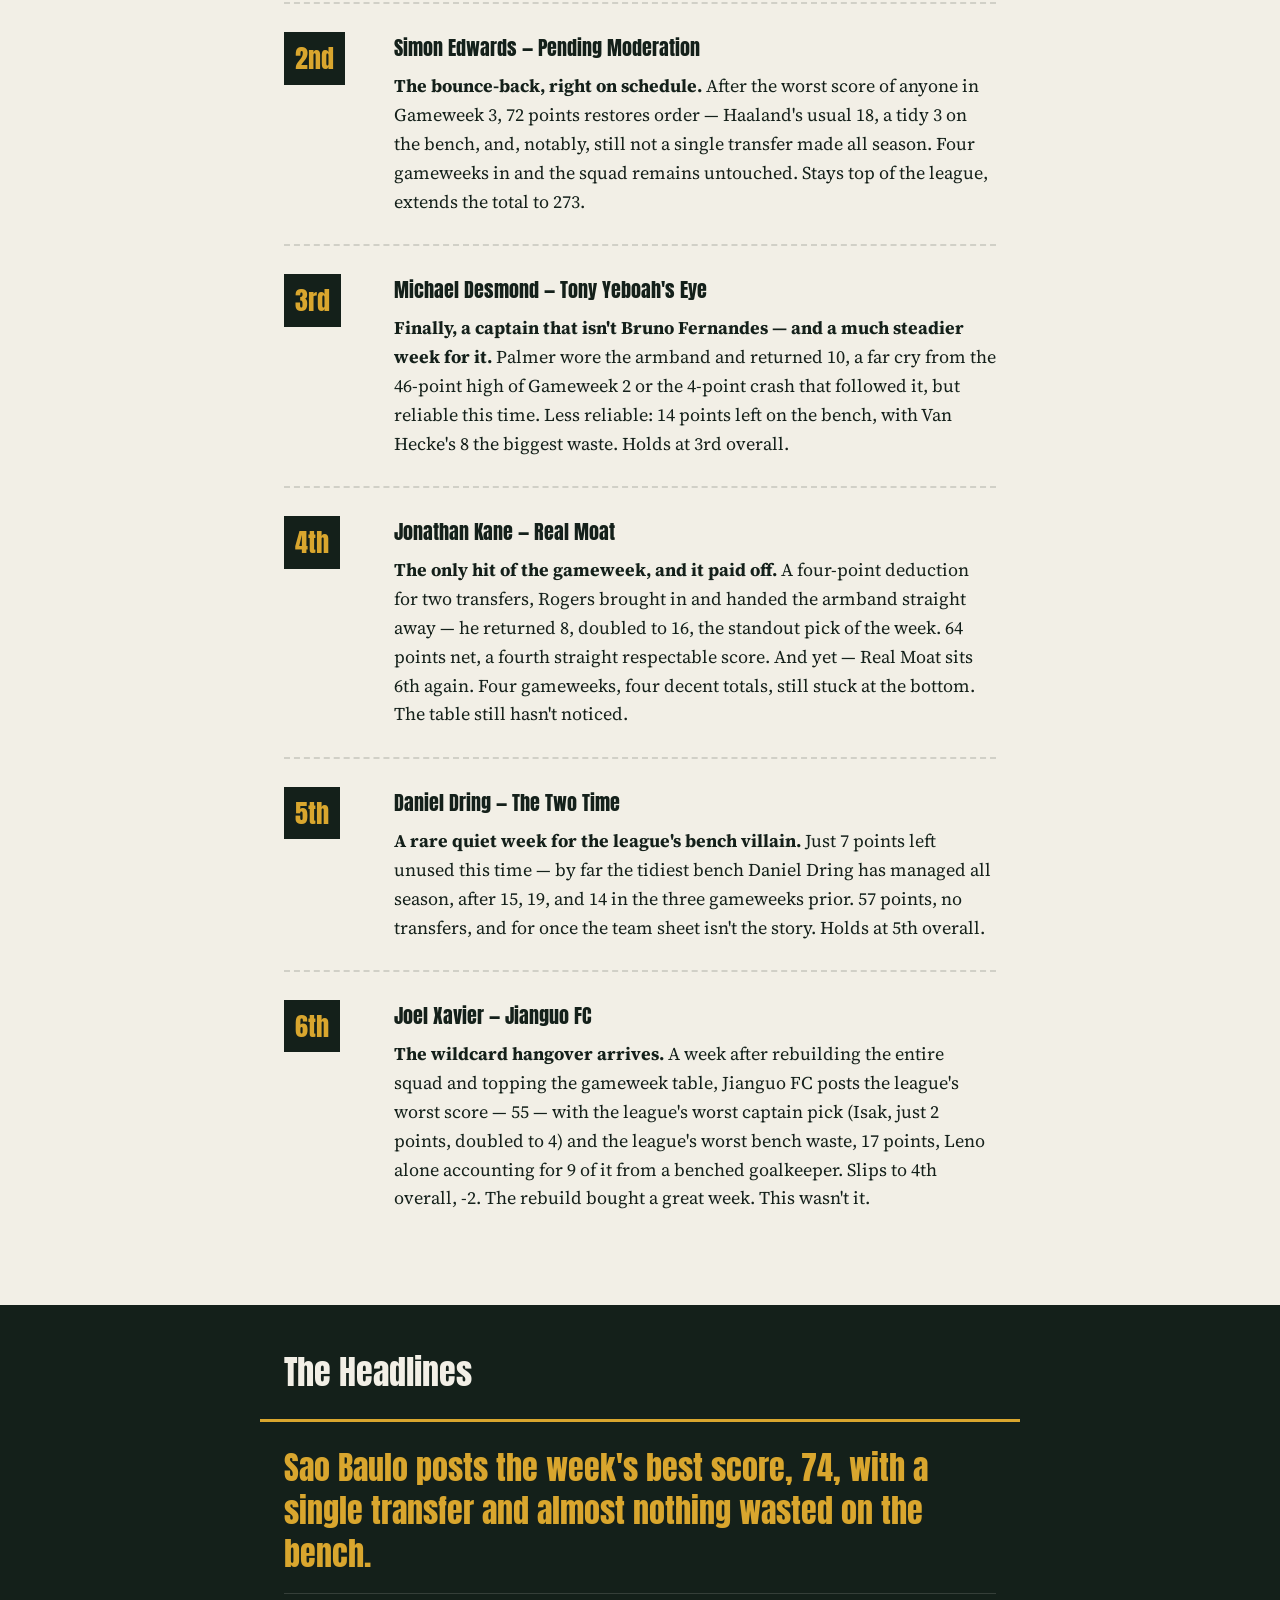
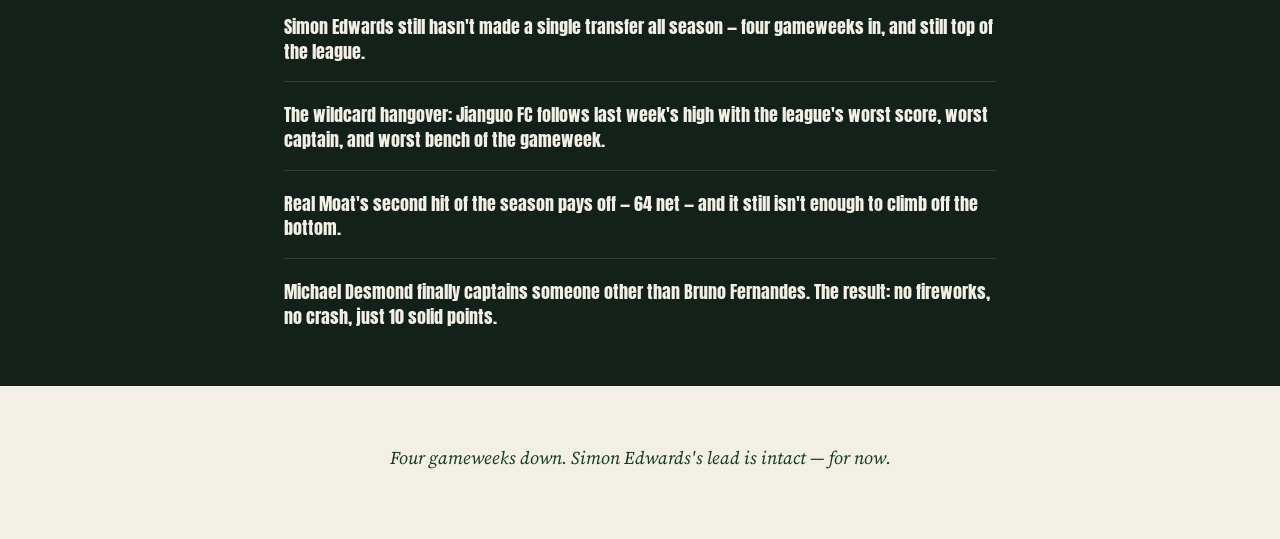
==== commit e15006fa: "Add Gameweek 4 updates: new page, navigation links, and stats adjustments - Created gw4.html for Gam" ====
--- a/index.html
+++ b/index.html
@@ -3,7 +3,7 @@
 <head>
 <meta charset="UTF-8">
 <meta name="viewport" content="width=device-width, initial-scale=1.0">
-<title>Saggy Dads Pro League — Gameweek 3</title>
+<title>Saggy Dads Pro League — Gameweek 4</title>
 <link rel="preconnect" href="https://fonts.googleapis.com">
 <link rel="preconnect" href="https://fonts.gstatic.com" crossorigin>
 <link href="https://fonts.googleapis.com/css2?family=Anton&family=Source+Serif+4:ital,opsz,wght@0,8..60,400;0,8..60,600;0,8..60,700;1,8..60,400&display=swap" rel="stylesheet">
@@ -20,6 +20,7 @@
           <a href="gw1.html">GW1</a>
           <a href="gw2.html">GW2</a>
           <a href="gw3.html">GW3</a>
+          <a href="gw4.html">GW4</a>
         </div>
       </details>
       <a href="stats.html" class="site-nav__link">Stats</a>
@@ -32,22 +33,18 @@
       <div class="ticket-notch ticket-notch--left"></div>
       <div class="ticket-notch ticket-notch--right"></div>
       <p class="hero__league">Saggy Dads Pro League</p>
-      <h1 class="hero__gw">Gameweek&nbsp;03</h1>
+      <h1 class="hero__gw">Gameweek&nbsp;04</h1>
     </div>
 
     <div class="hero__leader">
-      <p class="hero__leader-label">joint gameweek winners</p>
+      <p class="hero__leader-label">gameweek winner</p>
       <div class="hero__leader-names">
-        <div class="hero__leader-entry">
-          <p class="hero__leader-name">Joel Xavier</p>
-          <p class="hero__leader-team">Jianguo FC</p>
-        </div>
         <div class="hero__leader-entry">
           <p class="hero__leader-name">Michael Ball</p>
           <p class="hero__leader-team">Sao Baulo</p>
         </div>
       </div>
-      <p class="hero__score" data-target="70">0</p>
+      <p class="hero__score" data-target="74">0</p>
       <p class="hero__score-label">points</p>
     </div>
   </header>
@@ -73,55 +70,55 @@
             <td>1</td>
             <td>Simon Edwards</td>
             <td>Pending Moderation</td>
-            <td>41</td>
-            <td class="net">201</td>
+            <td>72</td>
+            <td class="net">273</td>
             <td>=</td>
           </tr>
           <tr>
             <td>2</td>
-            <td>Joel Xavier</td>
-            <td>Jianguo FC</td>
-            <td>70</td>
-            <td class="net">197</td>
-            <td>+1</td>
+            <td>Michael Ball</td>
+            <td>Sao Baulo</td>
+            <td>74</td>
+            <td class="net">261</td>
+            <td>+2</td>
           </tr>
           <tr>
             <td>3</td>
             <td>Michael Desmond</td>
             <td>Tony Yeboah's Eye</td>
-            <td>48</td>
-            <td class="net">193</td>
-            <td>-1</td>
+            <td>64</td>
+            <td class="net">257</td>
+            <td>=</td>
           </tr>
           <tr>
             <td>4</td>
-            <td>Michael Ball</td>
-            <td>Sao Baulo</td>
-            <td>70</td>
-            <td class="net">187</td>
-            <td>+1</td>
+            <td>Joel Xavier</td>
+            <td>Jianguo FC</td>
+            <td>55</td>
+            <td class="net">252</td>
+            <td>-2</td>
           </tr>
           <tr>
             <td>5</td>
             <td>Daniel Dring</td>
             <td>The Two Time</td>
-            <td>56</td>
-            <td class="net">182</td>
-            <td>-1</td>
+            <td>57</td>
+            <td class="net">239</td>
+            <td>=</td>
           </tr>
           <tr>
             <td>6</td>
             <td>Jonathan Kane</td>
             <td>Real Moat</td>
-            <td>62</td>
-            <td class="net">170</td>
+            <td>64</td>
+            <td class="net">234</td>
             <td>=</td>
           </tr>
         </tbody>
       </table>
       </div>
-      <p class="table-footnote">League average this gameweek: 57.8</p>
-      <p class="table-footnote">Global average this gameweek: 51</p>
+      <p class="table-footnote">League average this gameweek: 64.3</p>
+      <p class="table-footnote">Global average this gameweek: 69</p>
     </section>
 
     <section class="reports-section">
@@ -132,68 +129,68 @@
           <span class="report__pos">1st</span>
         </div>
         <div class="report__body">
+          <h3>Michael Ball — Sao Baulo</h3>
+          <p><strong>No fuss, no theatre — just the week's best score.</strong> 74 points, a single tidy transfer (Thiago out, João Pedro in, who repaid the faith with 12), Haaland doing the standard 18 as captain, and just 1 point wasted on the bench. Quietly, this is now three gameweeks of exactly the kind of squad management that wins leagues. Climbs to 2nd overall, +2.</p>
+        </div>
+      </article>
+
+      <div class="stitch"></div>
+
+      <article class="report">
+        <div class="report__marker">
+          <span class="report__pos">2nd</span>
+        </div>
+        <div class="report__body">
+          <h3>Simon Edwards — Pending Moderation</h3>
+          <p><strong>The bounce-back, right on schedule.</strong> After the worst score of anyone in Gameweek 3, 72 points restores order — Haaland's usual 18, a tidy 3 on the bench, and, notably, still not a single transfer made all season. Four gameweeks in and the squad remains untouched. Stays top of the league, extends the total to 273.</p>
+        </div>
+      </article>
+
+      <div class="stitch"></div>
+
+      <article class="report">
+        <div class="report__marker">
+          <span class="report__pos">3rd</span>
+        </div>
+        <div class="report__body">
+          <h3>Michael Desmond — Tony Yeboah's Eye</h3>
+          <p><strong>Finally, a captain that isn't Bruno Fernandes — and a much steadier week for it.</strong> Palmer wore the armband and returned 10, a far cry from the 46-point high of Gameweek 2 or the 4-point crash that followed it, but reliable this time. Less reliable: 14 points left on the bench, with Van Hecke's 8 the biggest waste. Holds at 3rd overall.</p>
+        </div>
+      </article>
+
+      <div class="stitch"></div>
+
+      <article class="report">
+        <div class="report__marker">
+          <span class="report__pos">4th</span>
+        </div>
+        <div class="report__body">
+          <h3>Jonathan Kane — Real Moat</h3>
+          <p><strong>The only hit of the gameweek, and it paid off.</strong> A four-point deduction for two transfers, Rogers brought in and handed the armband straight away — he returned 8, doubled to 16, the standout pick of the week. 64 points net, a fourth straight respectable score. And yet — Real Moat sits 6th again. Four gameweeks, four decent totals, still stuck at the bottom. The table still hasn't noticed.</p>
+        </div>
+      </article>
+
+      <div class="stitch"></div>
+
+      <article class="report">
+        <div class="report__marker">
+          <span class="report__pos">5th</span>
+        </div>
+        <div class="report__body">
+          <h3>Daniel Dring — The Two Time</h3>
+          <p><strong>A rare quiet week for the league's bench villain.</strong> Just 7 points left unused this time — by far the tidiest bench Daniel Dring has managed all season, after 15, 19, and 14 in the three gameweeks prior. 57 points, no transfers, and for once the team sheet isn't the story. Holds at 5th overall.</p>
+        </div>
+      </article>
+
+      <div class="stitch"></div>
+
+      <article class="report">
+        <div class="report__marker">
+          <span class="report__pos">6th</span>
+        </div>
+        <div class="report__body">
           <h3>Joel Xavier — Jianguo FC</h3>
-          <p><strong>The wildcard is played, and Jianguo FC tears up the form book entirely.</strong> Seventeen transfers in a single sitting, an entire squad rebuilt in an afternoon — and it worked. Haaland captained for 18, Isak brought in for 13, Ødegaard for 10. 70 points, the best of the week, though 11 more sat unclaimed on the bench courtesy of Egan. A serious statement — and a climb to 2nd overall.</p>
-        </div>
-      </article>
-
-      <div class="stitch"></div>
-
-      <article class="report">
-        <div class="report__marker">
-          <span class="report__pos">2nd</span>
-        </div>
-        <div class="report__body">
-          <h3>Michael Ball — Sao Baulo</h3>
-          <p><strong>Matched the week's top score without any of the theatre.</strong> One quiet swap — Ndiaye out, Cherki in — and an auto-substitution that barely registered. 70 points, the same tally as the wildcard rebuild next door, but earned with a fraction of the fuss. Climbs to 4th overall. Understated, effective, dangerous.</p>
-        </div>
-      </article>
-
-      <div class="stitch"></div>
-
-      <article class="report">
-        <div class="report__marker">
-          <span class="report__pos">3rd</span>
-        </div>
-        <div class="report__body">
-          <h3>Jonathan Kane — Real Moat</h3>
-          <p><strong>The best gameweek score of anyone still sat at the bottom of the table.</strong> 62 points, Haaland doing the heavy lifting again, two sensible transfers in — and yet Real Moat remains rooted to 6th overall, still nursing the lowest total in the league. Three gameweeks, three respectable scores — 39, then 69, now 62 — and the table still hasn't noticed.</p>
-        </div>
-      </article>
-
-      <div class="stitch"></div>
-
-      <article class="report">
-        <div class="report__marker">
-          <span class="report__pos">4th</span>
-        </div>
-        <div class="report__body">
-          <h3>Daniel Dring — The Two Time</h3>
-          <p><strong>The bench misery continues, and it's now a pattern, not a blip.</strong> 56 points on the pitch, but 14 more left to rot on the sidelines — Barnes alone racked up 12 of them without being picked. Fifteen benched in Gameweek 1, nineteen in Gameweek 2, fourteen this week: The Two Time has now put together the league's worst bench management three gameweeks running. Slips to 5th overall. The team sheet remains the opponent.</p>
-        </div>
-      </article>
-
-      <div class="stitch"></div>
-
-      <article class="report">
-        <div class="report__marker">
-          <span class="report__pos">5th</span>
-        </div>
-        <div class="report__body">
-          <h3>Michael Desmond — Tony Yeboah's Eye</h3>
-          <p><strong>Worst captain of the gameweek, and it isn't close — and what a fall from grace.</strong> Just one week ago, this same Bruno Fernandes armband returned 46 points and looked like managerial genius. This week: a solitary 2, doubled to 4, while Haaland quietly delivered 18 elsewhere across the league. 48 points the final tally. Slips to 3rd overall — still clinging on, for now, on the strength of that one golden week.</p>
-        </div>
-      </article>
-
-      <div class="stitch"></div>
-
-      <article class="report">
-        <div class="report__marker">
-          <span class="report__pos">6th</span>
-        </div>
-        <div class="report__body">
-          <h3>Simon Edwards — Pending Moderation</h3>
-          <p><strong>Bottom of the gameweek pile — and still, somehow, top of the league.</strong> 41 points, the week's worst return, with 11 more stranded on a bench that never got the call. Haaland delivered the standard 18, but nothing else fired. It's a comedown from a big Gameweek 2 (103 points, Haaland brace and all), but three weeks in, the lead built early is still just about holding. The armour is cracking. The crown, for now, stays on.</p>
+          <p><strong>The wildcard hangover arrives.</strong> A week after rebuilding the entire squad and topping the gameweek table, Jianguo FC posts the league's worst score — 55 — with the league's worst captain pick (Isak, just 2 points, doubled to 4) and the league's worst bench waste, 17 points, Leno alone accounting for 9 of it from a benched goalkeeper. Slips to 4th overall, -2. The rebuild bought a great week. This wasn't it.</p>
         </div>
       </article>
     </section>
@@ -201,19 +198,18 @@
     <section class="headlines-section">
       <h2 class="section-title section-title--inverse">The Headlines</h2>
       <ul class="headlines">
-        <li class="headline headline--big">Jianguo FC's wildcard rebuild delivers the week's best score — 70, and a climb to 2nd.</li>
-        <li class="headline">Pending Moderation posts the week's worst score, 41, and still leads the league. The summit is shakier than it looks.</li>
-        <li class="headline">14 points, gone, wasted, unclaimed — Daniel Dring's third straight gameweek leading the league in points benched.</li>
-        <li class="headline">Worst captain of the week: Tony Yeboah's Eye, with Bruno Fernandes managing just 2 points while Haaland ran riot elsewhere.</li>
-        <li class="headline">Not a single hit taken across the entire league, three gameweeks running. Nerve, or simply indecision.</li>
+        <li class="headline headline--big">Sao Baulo posts the week's best score, 74, with a single transfer and almost nothing wasted on the bench.</li>
+        <li class="headline">Simon Edwards still hasn't made a single transfer all season — four gameweeks in, and still top of the league.</li>
+        <li class="headline">The wildcard hangover: Jianguo FC follows last week's high with the league's worst score, worst captain, and worst bench of the gameweek.</li>
+        <li class="headline">Real Moat's second hit of the season pays off — 64 net — and it still isn't enough to climb off the bottom.</li>
+        <li class="headline">Michael Desmond finally captains someone other than Bruno Fernandes. The result: no fireworks, no crash, just 10 solid points.</li>
       </ul>
     </section>
 
   </main>
 
   <footer class="site-footer">
-    <p>Three gameweeks down. The summit is shakier than it looks.</p>
-    <p class="site-footer__deadline">GW4 deadline: Saturday 12 September, 12:30 UTC</p>
+    <p>Four gameweeks down. Simon Edwards's lead is intact — for now.</p>
   </footer>
 
 <script>
--- a/styles.css
+++ b/styles.css
@@ -290,6 +290,10 @@
   text-align: center;
 }
 
+.hof-hero .hero__league {
+  color: var(--gold);
+}
+
 .hof-hero__title {
   font-size: clamp(2.4rem, 7vw, 3.4rem);
   margin: 0.5rem 0;
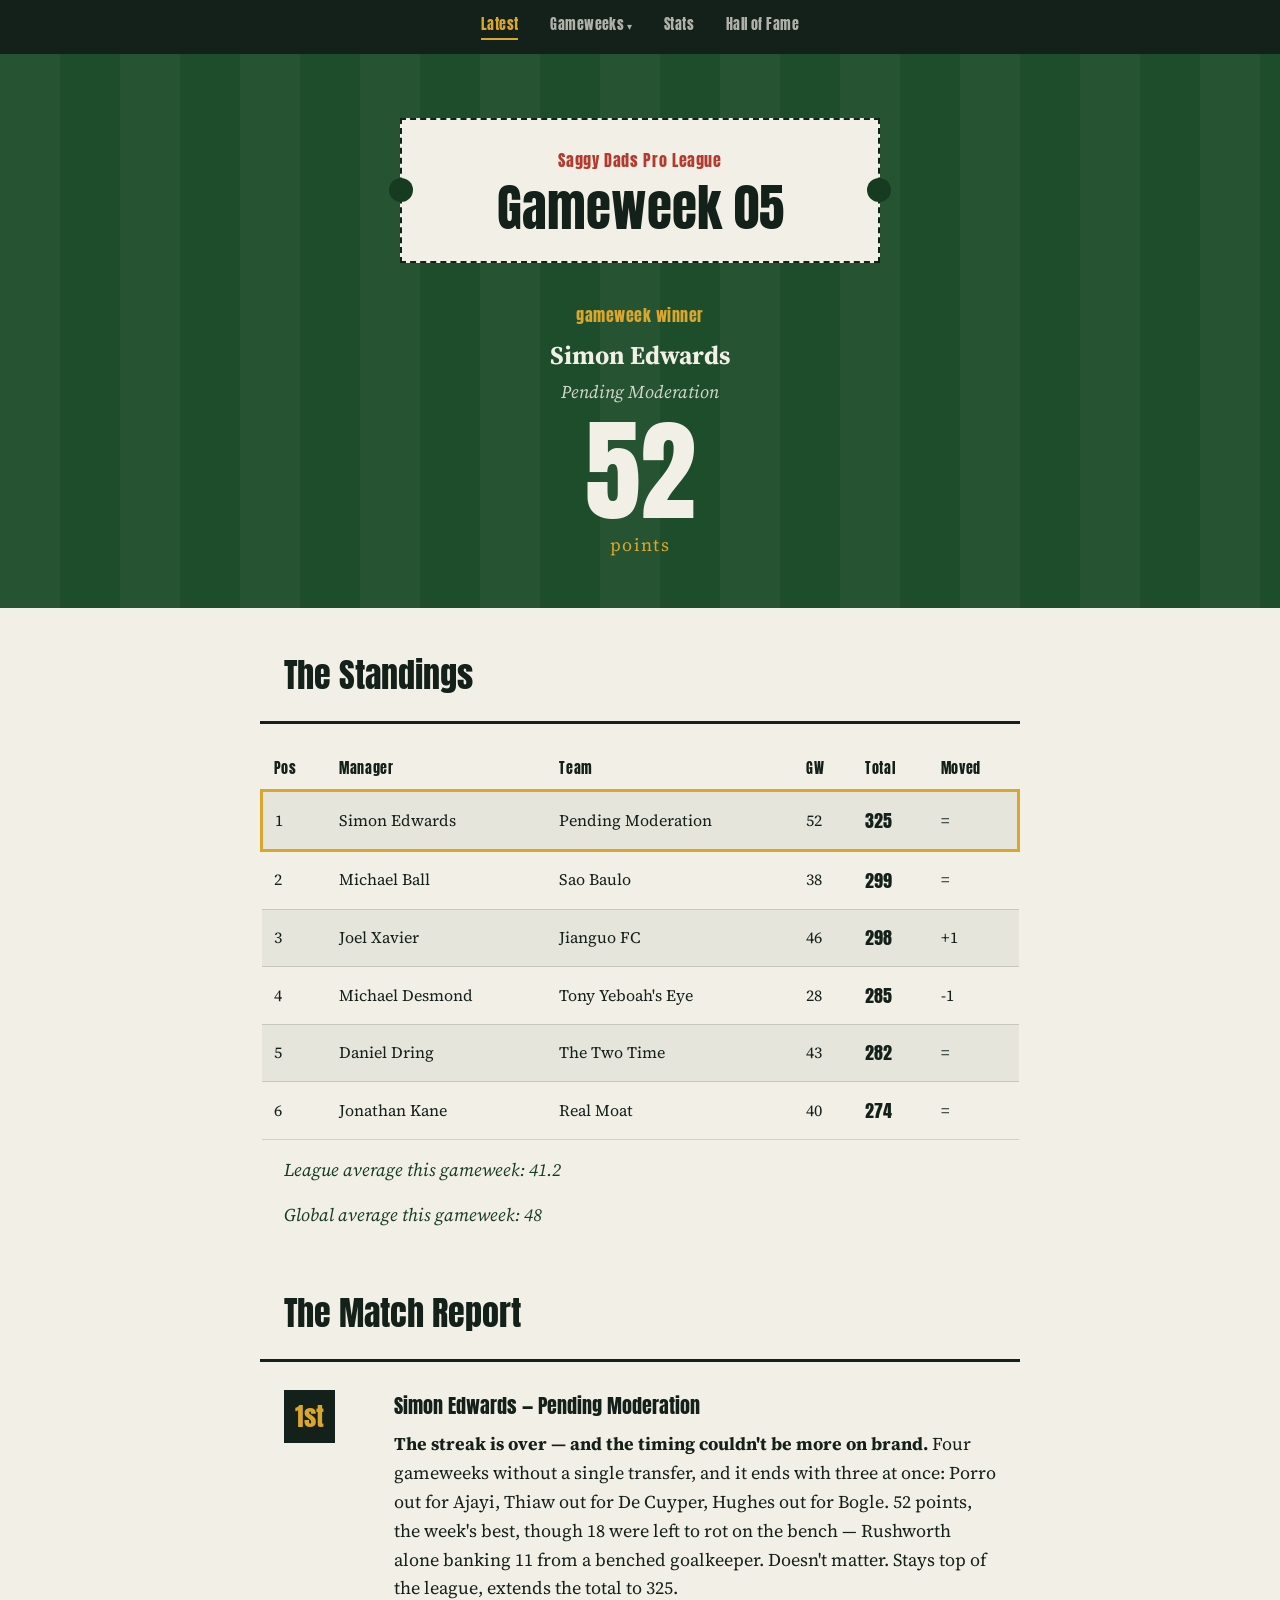
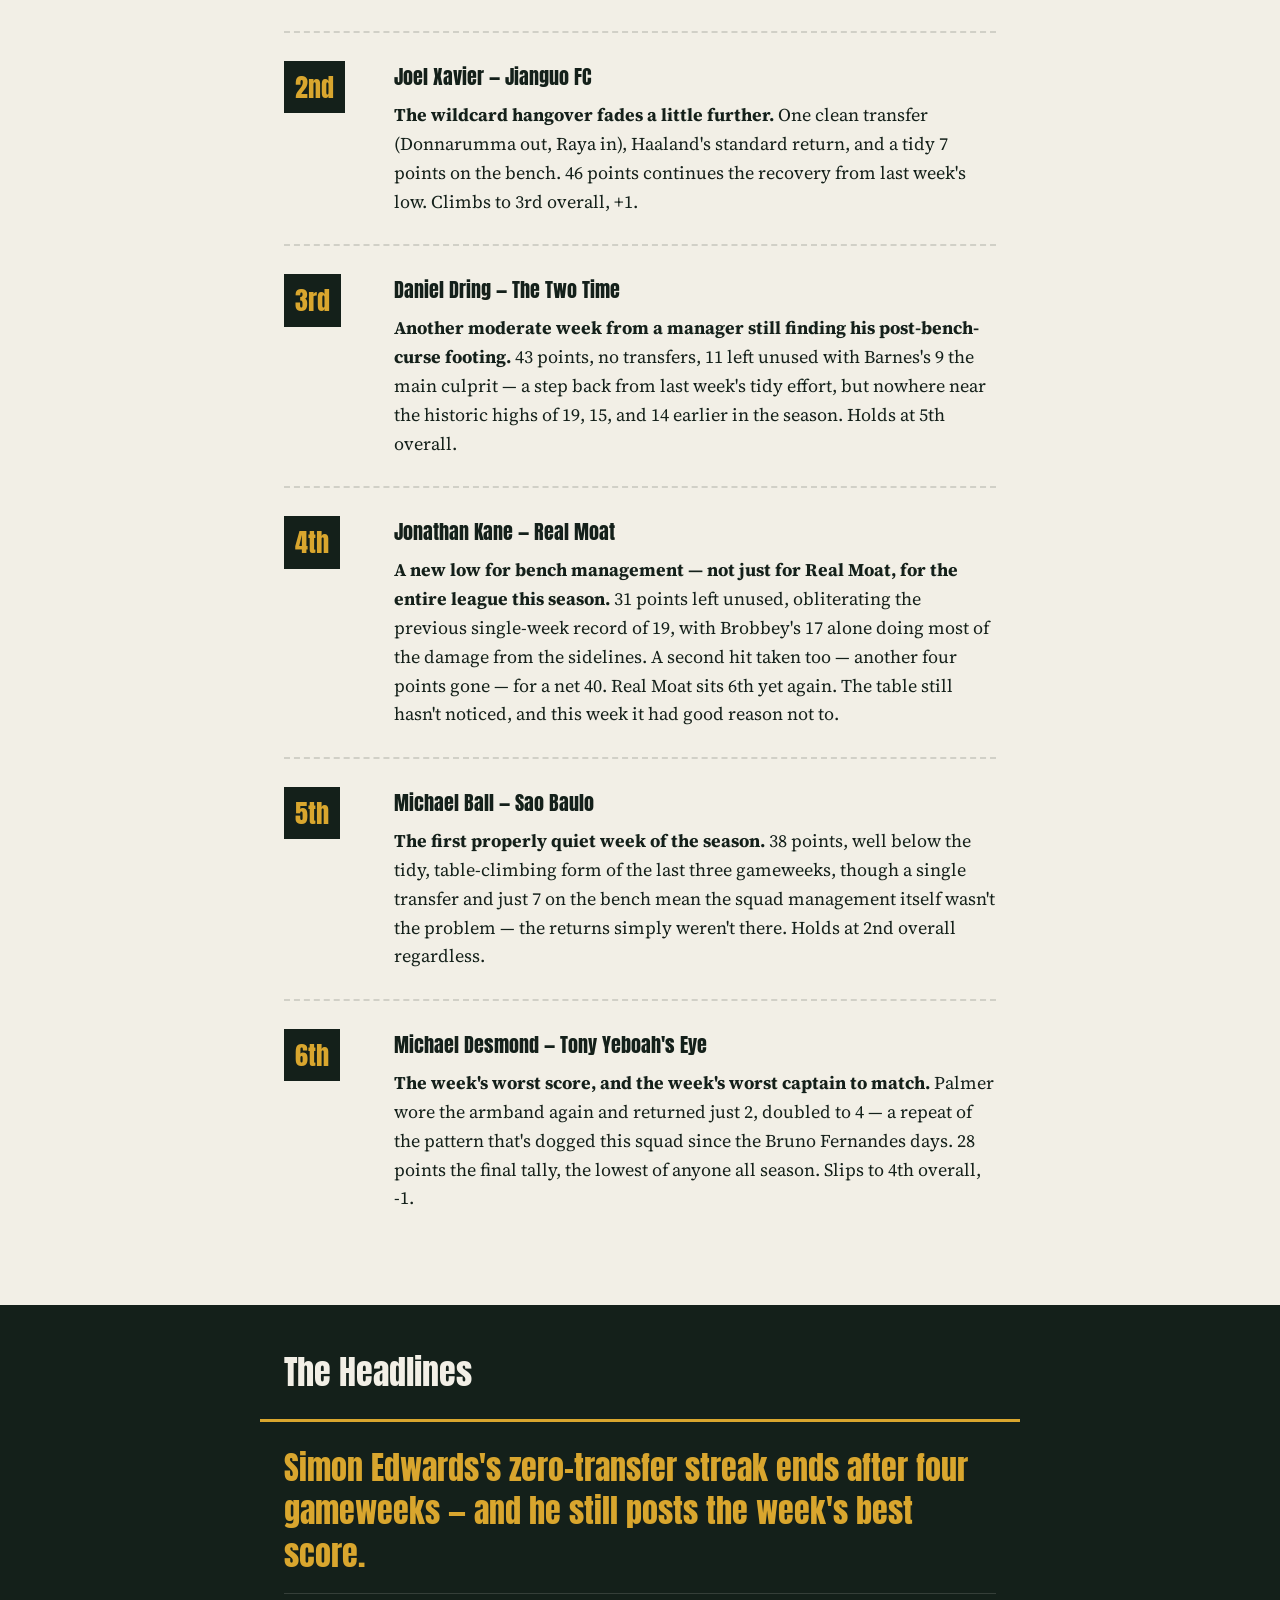
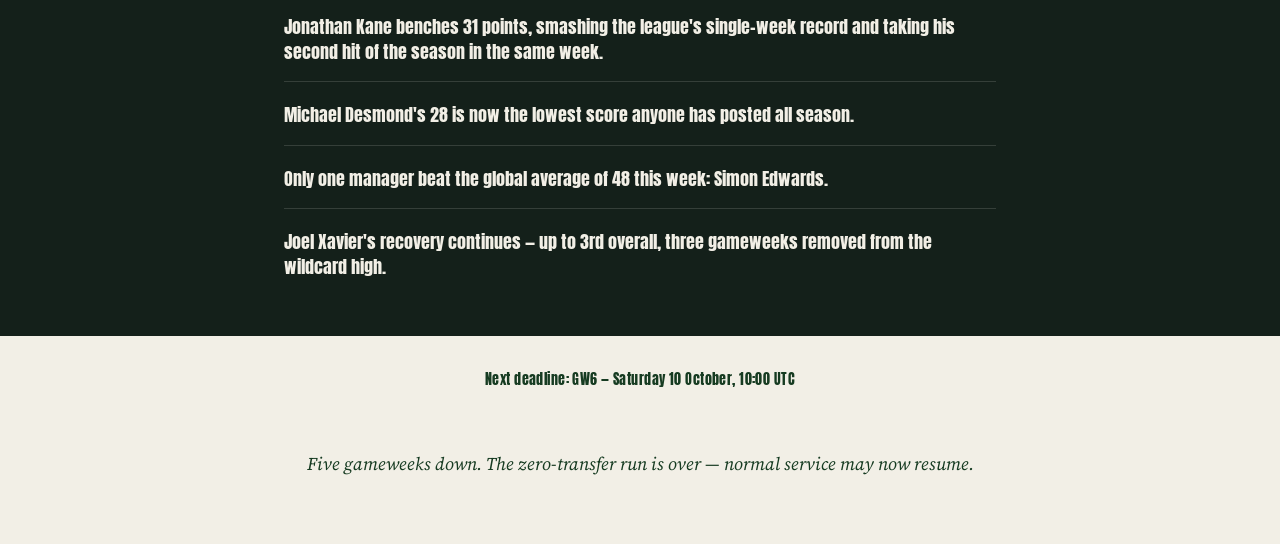
==== commit dcd46d60: "gw5" ====
--- a/index.html
+++ b/index.html
@@ -3,7 +3,7 @@
 <head>
 <meta charset="UTF-8">
 <meta name="viewport" content="width=device-width, initial-scale=1.0">
-<title>Saggy Dads Pro League — Gameweek 4</title>
+<title>Saggy Dads Pro League — Gameweek 5</title>
 <link rel="preconnect" href="https://fonts.googleapis.com">
 <link rel="preconnect" href="https://fonts.gstatic.com" crossorigin>
 <link href="https://fonts.googleapis.com/css2?family=Anton&family=Source+Serif+4:ital,opsz,wght@0,8..60,400;0,8..60,600;0,8..60,700;1,8..60,400&display=swap" rel="stylesheet">
@@ -21,6 +21,7 @@
           <a href="gw2.html">GW2</a>
           <a href="gw3.html">GW3</a>
           <a href="gw4.html">GW4</a>
+          <a href="gw5.html">GW5</a>
         </div>
       </details>
       <a href="stats.html" class="site-nav__link">Stats</a>
@@ -33,18 +34,18 @@
       <div class="ticket-notch ticket-notch--left"></div>
       <div class="ticket-notch ticket-notch--right"></div>
       <p class="hero__league">Saggy Dads Pro League</p>
-      <h1 class="hero__gw">Gameweek&nbsp;04</h1>
+      <h1 class="hero__gw">Gameweek&nbsp;05</h1>
     </div>
 
     <div class="hero__leader">
       <p class="hero__leader-label">gameweek winner</p>
       <div class="hero__leader-names">
         <div class="hero__leader-entry">
-          <p class="hero__leader-name">Michael Ball</p>
-          <p class="hero__leader-team">Sao Baulo</p>
+          <p class="hero__leader-name">Simon Edwards</p>
+          <p class="hero__leader-team">Pending Moderation</p>
         </div>
       </div>
-      <p class="hero__score" data-target="74">0</p>
+      <p class="hero__score" data-target="52">0</p>
       <p class="hero__score-label">points</p>
     </div>
   </header>
@@ -70,55 +71,55 @@
             <td>1</td>
             <td>Simon Edwards</td>
             <td>Pending Moderation</td>
-            <td>72</td>
-            <td class="net">273</td>
+            <td>52</td>
+            <td class="net">325</td>
             <td>=</td>
           </tr>
           <tr>
             <td>2</td>
             <td>Michael Ball</td>
             <td>Sao Baulo</td>
-            <td>74</td>
-            <td class="net">261</td>
-            <td>+2</td>
+            <td>38</td>
+            <td class="net">299</td>
+            <td>=</td>
           </tr>
           <tr>
             <td>3</td>
+            <td>Joel Xavier</td>
+            <td>Jianguo FC</td>
+            <td>46</td>
+            <td class="net">298</td>
+            <td>+1</td>
+          </tr>
+          <tr>
+            <td>4</td>
             <td>Michael Desmond</td>
             <td>Tony Yeboah's Eye</td>
-            <td>64</td>
-            <td class="net">257</td>
-            <td>=</td>
-          </tr>
-          <tr>
-            <td>4</td>
-            <td>Joel Xavier</td>
-            <td>Jianguo FC</td>
-            <td>55</td>
-            <td class="net">252</td>
-            <td>-2</td>
+            <td>28</td>
+            <td class="net">285</td>
+            <td>-1</td>
           </tr>
           <tr>
             <td>5</td>
             <td>Daniel Dring</td>
             <td>The Two Time</td>
-            <td>57</td>
-            <td class="net">239</td>
+            <td>43</td>
+            <td class="net">282</td>
             <td>=</td>
           </tr>
           <tr>
             <td>6</td>
             <td>Jonathan Kane</td>
             <td>Real Moat</td>
-            <td>64</td>
-            <td class="net">234</td>
+            <td>40</td>
+            <td class="net">274</td>
             <td>=</td>
           </tr>
         </tbody>
       </table>
       </div>
-      <p class="table-footnote">League average this gameweek: 64.3</p>
-      <p class="table-footnote">Global average this gameweek: 69</p>
+      <p class="table-footnote">League average this gameweek: 41.2</p>
+      <p class="table-footnote">Global average this gameweek: 48</p>
     </section>
 
     <section class="reports-section">
@@ -129,68 +130,68 @@
           <span class="report__pos">1st</span>
         </div>
         <div class="report__body">
+          <h3>Simon Edwards — Pending Moderation</h3>
+          <p><strong>The streak is over — and the timing couldn't be more on brand.</strong> Four gameweeks without a single transfer, and it ends with three at once: Porro out for Ajayi, Thiaw out for De Cuyper, Hughes out for Bogle. 52 points, the week's best, though 18 were left to rot on the bench — Rushworth alone banking 11 from a benched goalkeeper. Doesn't matter. Stays top of the league, extends the total to 325.</p>
+        </div>
+      </article>
+
+      <div class="stitch"></div>
+
+      <article class="report">
+        <div class="report__marker">
+          <span class="report__pos">2nd</span>
+        </div>
+        <div class="report__body">
+          <h3>Joel Xavier — Jianguo FC</h3>
+          <p><strong>The wildcard hangover fades a little further.</strong> One clean transfer (Donnarumma out, Raya in), Haaland's standard return, and a tidy 7 points on the bench. 46 points continues the recovery from last week's low. Climbs to 3rd overall, +1.</p>
+        </div>
+      </article>
+
+      <div class="stitch"></div>
+
+      <article class="report">
+        <div class="report__marker">
+          <span class="report__pos">3rd</span>
+        </div>
+        <div class="report__body">
+          <h3>Daniel Dring — The Two Time</h3>
+          <p><strong>Another moderate week from a manager still finding his post-bench-curse footing.</strong> 43 points, no transfers, 11 left unused with Barnes's 9 the main culprit — a step back from last week's tidy effort, but nowhere near the historic highs of 19, 15, and 14 earlier in the season. Holds at 5th overall.</p>
+        </div>
+      </article>
+
+      <div class="stitch"></div>
+
+      <article class="report">
+        <div class="report__marker">
+          <span class="report__pos">4th</span>
+        </div>
+        <div class="report__body">
+          <h3>Jonathan Kane — Real Moat</h3>
+          <p><strong>A new low for bench management — not just for Real Moat, for the entire league this season.</strong> 31 points left unused, obliterating the previous single-week record of 19, with Brobbey's 17 alone doing most of the damage from the sidelines. A second hit taken too — another four points gone — for a net 40. Real Moat sits 6th yet again. The table still hasn't noticed, and this week it had good reason not to.</p>
+        </div>
+      </article>
+
+      <div class="stitch"></div>
+
+      <article class="report">
+        <div class="report__marker">
+          <span class="report__pos">5th</span>
+        </div>
+        <div class="report__body">
           <h3>Michael Ball — Sao Baulo</h3>
-          <p><strong>No fuss, no theatre — just the week's best score.</strong> 74 points, a single tidy transfer (Thiago out, João Pedro in, who repaid the faith with 12), Haaland doing the standard 18 as captain, and just 1 point wasted on the bench. Quietly, this is now three gameweeks of exactly the kind of squad management that wins leagues. Climbs to 2nd overall, +2.</p>
-        </div>
-      </article>
-
-      <div class="stitch"></div>
-
-      <article class="report">
-        <div class="report__marker">
-          <span class="report__pos">2nd</span>
-        </div>
-        <div class="report__body">
-          <h3>Simon Edwards — Pending Moderation</h3>
-          <p><strong>The bounce-back, right on schedule.</strong> After the worst score of anyone in Gameweek 3, 72 points restores order — Haaland's usual 18, a tidy 3 on the bench, and, notably, still not a single transfer made all season. Four gameweeks in and the squad remains untouched. Stays top of the league, extends the total to 273.</p>
-        </div>
-      </article>
-
-      <div class="stitch"></div>
-
-      <article class="report">
-        <div class="report__marker">
-          <span class="report__pos">3rd</span>
+          <p><strong>The first properly quiet week of the season.</strong> 38 points, well below the tidy, table-climbing form of the last three gameweeks, though a single transfer and just 7 on the bench mean the squad management itself wasn't the problem — the returns simply weren't there. Holds at 2nd overall regardless.</p>
+        </div>
+      </article>
+
+      <div class="stitch"></div>
+
+      <article class="report">
+        <div class="report__marker">
+          <span class="report__pos">6th</span>
         </div>
         <div class="report__body">
           <h3>Michael Desmond — Tony Yeboah's Eye</h3>
-          <p><strong>Finally, a captain that isn't Bruno Fernandes — and a much steadier week for it.</strong> Palmer wore the armband and returned 10, a far cry from the 46-point high of Gameweek 2 or the 4-point crash that followed it, but reliable this time. Less reliable: 14 points left on the bench, with Van Hecke's 8 the biggest waste. Holds at 3rd overall.</p>
-        </div>
-      </article>
-
-      <div class="stitch"></div>
-
-      <article class="report">
-        <div class="report__marker">
-          <span class="report__pos">4th</span>
-        </div>
-        <div class="report__body">
-          <h3>Jonathan Kane — Real Moat</h3>
-          <p><strong>The only hit of the gameweek, and it paid off.</strong> A four-point deduction for two transfers, Rogers brought in and handed the armband straight away — he returned 8, doubled to 16, the standout pick of the week. 64 points net, a fourth straight respectable score. And yet — Real Moat sits 6th again. Four gameweeks, four decent totals, still stuck at the bottom. The table still hasn't noticed.</p>
-        </div>
-      </article>
-
-      <div class="stitch"></div>
-
-      <article class="report">
-        <div class="report__marker">
-          <span class="report__pos">5th</span>
-        </div>
-        <div class="report__body">
-          <h3>Daniel Dring — The Two Time</h3>
-          <p><strong>A rare quiet week for the league's bench villain.</strong> Just 7 points left unused this time — by far the tidiest bench Daniel Dring has managed all season, after 15, 19, and 14 in the three gameweeks prior. 57 points, no transfers, and for once the team sheet isn't the story. Holds at 5th overall.</p>
-        </div>
-      </article>
-
-      <div class="stitch"></div>
-
-      <article class="report">
-        <div class="report__marker">
-          <span class="report__pos">6th</span>
-        </div>
-        <div class="report__body">
-          <h3>Joel Xavier — Jianguo FC</h3>
-          <p><strong>The wildcard hangover arrives.</strong> A week after rebuilding the entire squad and topping the gameweek table, Jianguo FC posts the league's worst score — 55 — with the league's worst captain pick (Isak, just 2 points, doubled to 4) and the league's worst bench waste, 17 points, Leno alone accounting for 9 of it from a benched goalkeeper. Slips to 4th overall, -2. The rebuild bought a great week. This wasn't it.</p>
+          <p><strong>The week's worst score, and the week's worst captain to match.</strong> Palmer wore the armband again and returned just 2, doubled to 4 — a repeat of the pattern that's dogged this squad since the Bruno Fernandes days. 28 points the final tally, the lowest of anyone all season. Slips to 4th overall, -1.</p>
         </div>
       </article>
     </section>
@@ -198,18 +199,20 @@
     <section class="headlines-section">
       <h2 class="section-title section-title--inverse">The Headlines</h2>
       <ul class="headlines">
-        <li class="headline headline--big">Sao Baulo posts the week's best score, 74, with a single transfer and almost nothing wasted on the bench.</li>
-        <li class="headline">Simon Edwards still hasn't made a single transfer all season — four gameweeks in, and still top of the league.</li>
-        <li class="headline">The wildcard hangover: Jianguo FC follows last week's high with the league's worst score, worst captain, and worst bench of the gameweek.</li>
-        <li class="headline">Real Moat's second hit of the season pays off — 64 net — and it still isn't enough to climb off the bottom.</li>
-        <li class="headline">Michael Desmond finally captains someone other than Bruno Fernandes. The result: no fireworks, no crash, just 10 solid points.</li>
+        <li class="headline headline--big">Simon Edwards's zero-transfer streak ends after four gameweeks — and he still posts the week's best score.</li>
+        <li class="headline">Jonathan Kane benches 31 points, smashing the league's single-week record and taking his second hit of the season in the same week.</li>
+        <li class="headline">Michael Desmond's 28 is now the lowest score anyone has posted all season.</li>
+        <li class="headline">Only one manager beat the global average of 48 this week: Simon Edwards.</li>
+        <li class="headline">Joel Xavier's recovery continues — up to 3rd overall, three gameweeks removed from the wildcard high.</li>
       </ul>
     </section>
 
+    <p class="deadline-note">Next deadline: GW6 — Saturday 10 October, 10:00 UTC</p>
+
   </main>
 
   <footer class="site-footer">
-    <p>Four gameweeks down. Simon Edwards's lead is intact — for now.</p>
+    <p>Five gameweeks down. The zero-transfer run is over — normal service may now resume.</p>
   </footer>
 
 <script>
--- a/styles.css
+++ b/styles.css
@@ -526,6 +526,17 @@
 
 /* ---------------- Footer ---------------- */
 
+.deadline-note {
+  max-width: 760px;
+  margin: 2rem auto 0;
+  padding: 0 1.5rem;
+  text-align: center;
+  font-family: var(--display);
+  font-size: 0.9rem;
+  letter-spacing: 0.03em;
+  color: var(--pitch-dark);
+}
+
 .site-footer {
   text-align: center;
   padding: 2.5rem 1.5rem 3rem;
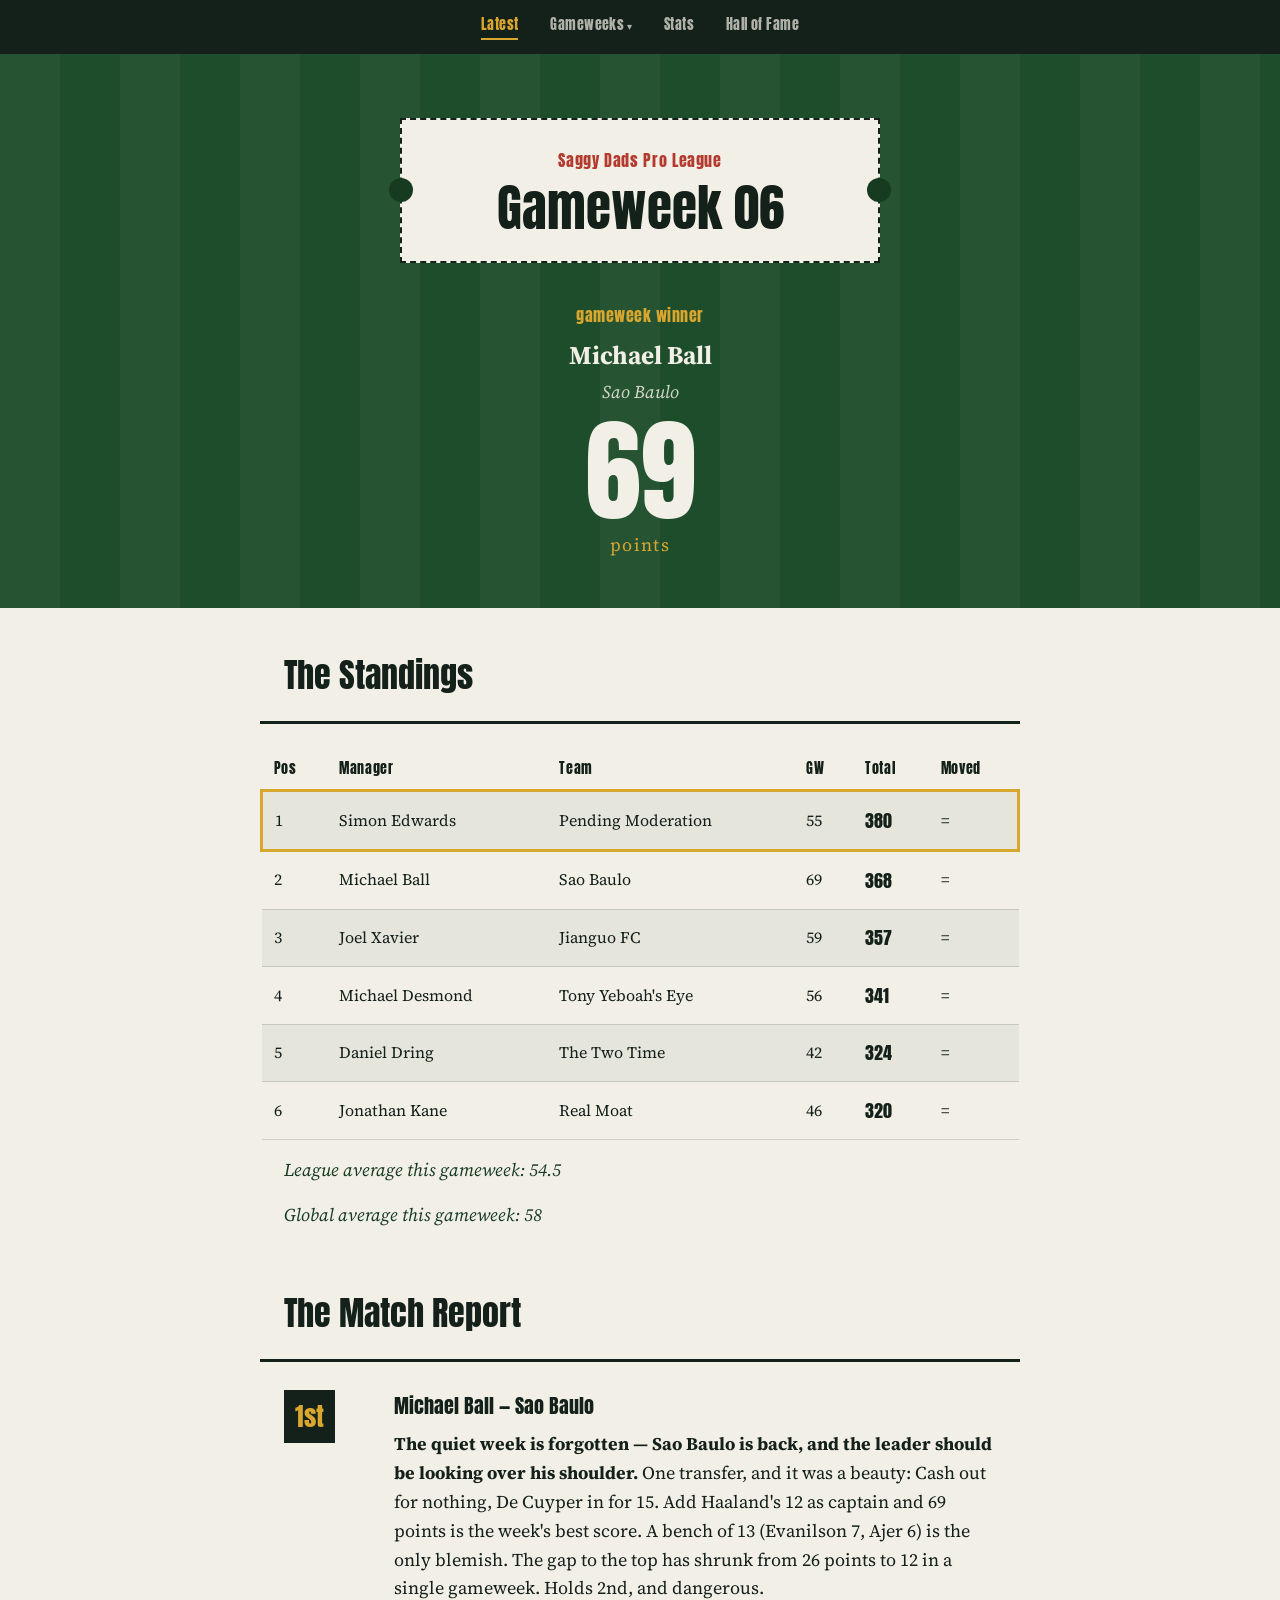
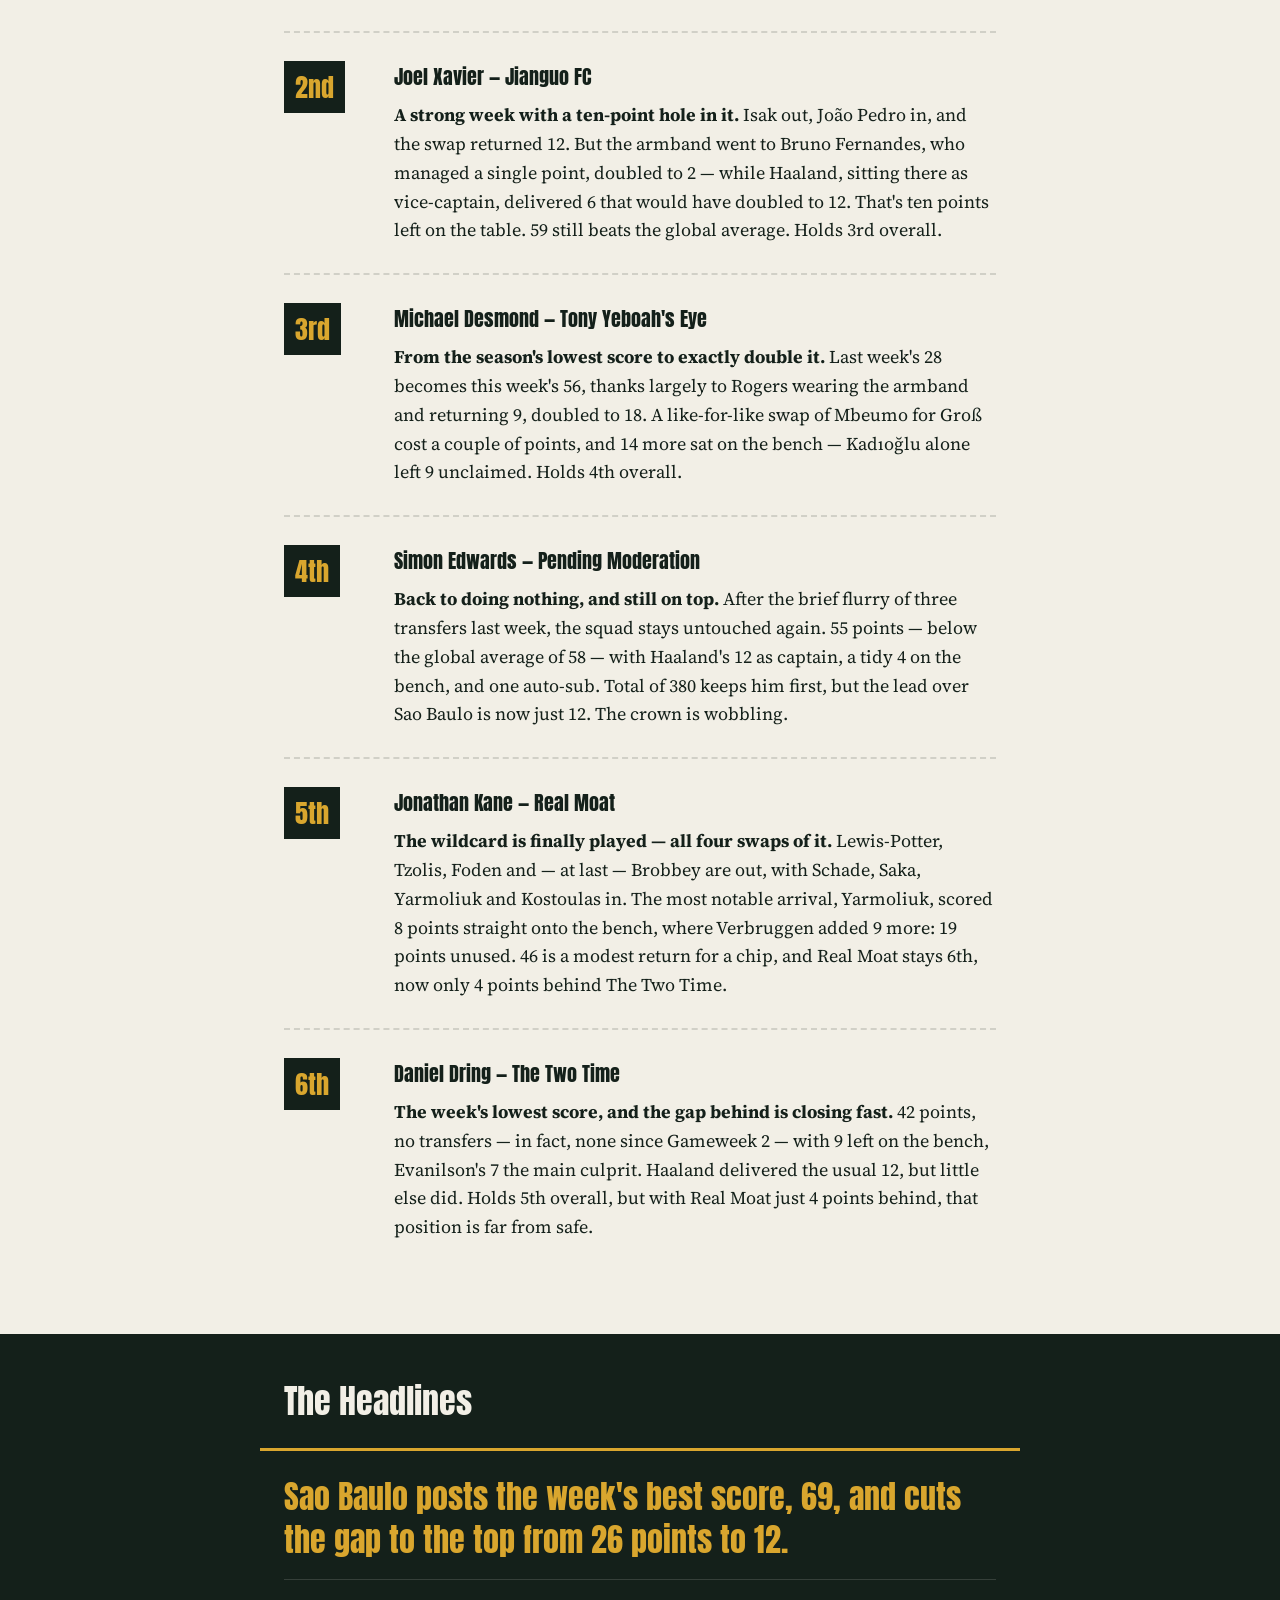
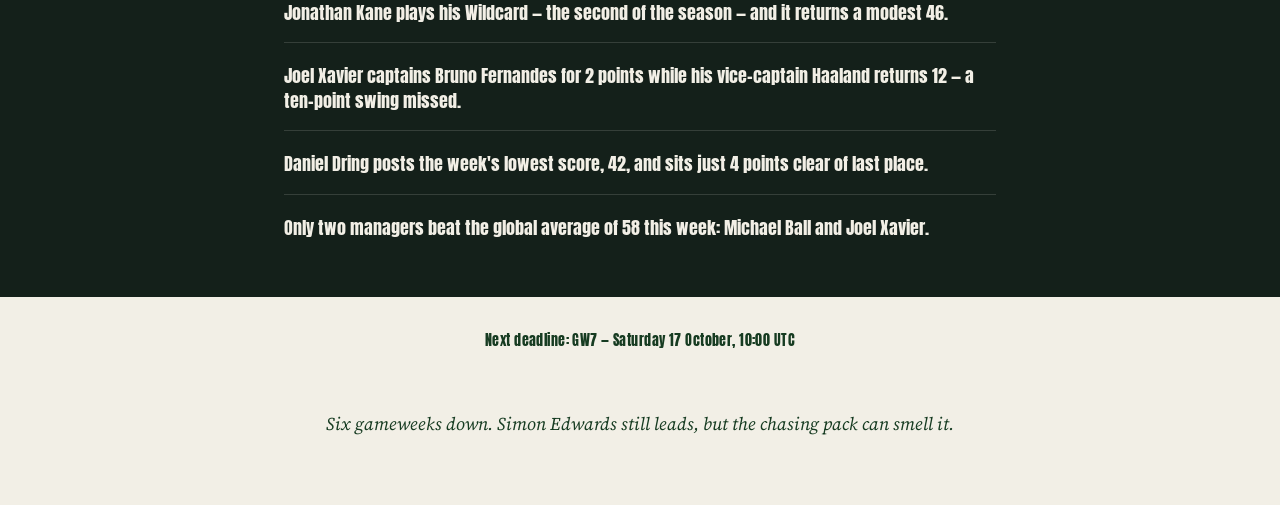
==== commit 8bae9afb: "gw6" ====
--- a/index.html
+++ b/index.html
@@ -3,7 +3,7 @@
 <head>
 <meta charset="UTF-8">
 <meta name="viewport" content="width=device-width, initial-scale=1.0">
-<title>Saggy Dads Pro League — Gameweek 5</title>
+<title>Saggy Dads Pro League — Gameweek 6</title>
 <link rel="preconnect" href="https://fonts.googleapis.com">
 <link rel="preconnect" href="https://fonts.gstatic.com" crossorigin>
 <link href="https://fonts.googleapis.com/css2?family=Anton&family=Source+Serif+4:ital,opsz,wght@0,8..60,400;0,8..60,600;0,8..60,700;1,8..60,400&display=swap" rel="stylesheet">
@@ -11,41 +11,34 @@
 </head>
 <body>
 
-  <nav class="site-nav">
-    <div class="site-nav__inner">
-      <a href="index.html" class="site-nav__link is-active">Latest</a>
-      <details class="site-nav__dropdown">
-        <summary class="site-nav__link">Gameweeks</summary>
-        <div class="site-nav__panel">
-          <a href="gw1.html">GW1</a>
-          <a href="gw2.html">GW2</a>
-          <a href="gw3.html">GW3</a>
-          <a href="gw4.html">GW4</a>
-          <a href="gw5.html">GW5</a>
-        </div>
-      </details>
-      <a href="stats.html" class="site-nav__link">Stats</a>
-      <a href="hall-of-fame.html" class="site-nav__link">Hall of Fame</a>
-    </div>
+  <nav class="site-nav" id="site-nav">
+    <noscript>
+      <div class="site-nav__inner">
+        <a href="index.html" class="site-nav__link">Latest</a>
+        <a href="stats.html" class="site-nav__link">Stats</a>
+        <a href="hall-of-fame.html" class="site-nav__link">Hall of Fame</a>
+      </div>
+    </noscript>
   </nav>
+  <script src="nav.js"></script>
 
   <header class="hero">
     <div class="ticket">
       <div class="ticket-notch ticket-notch--left"></div>
       <div class="ticket-notch ticket-notch--right"></div>
       <p class="hero__league">Saggy Dads Pro League</p>
-      <h1 class="hero__gw">Gameweek&nbsp;05</h1>
+      <h1 class="hero__gw">Gameweek&nbsp;06</h1>
     </div>
 
     <div class="hero__leader">
       <p class="hero__leader-label">gameweek winner</p>
       <div class="hero__leader-names">
         <div class="hero__leader-entry">
-          <p class="hero__leader-name">Simon Edwards</p>
-          <p class="hero__leader-team">Pending Moderation</p>
+          <p class="hero__leader-name">Michael Ball</p>
+          <p class="hero__leader-team">Sao Baulo</p>
         </div>
       </div>
-      <p class="hero__score" data-target="52">0</p>
+      <p class="hero__score" data-target="69">0</p>
       <p class="hero__score-label">points</p>
     </div>
   </header>
@@ -71,55 +64,55 @@
             <td>1</td>
             <td>Simon Edwards</td>
             <td>Pending Moderation</td>
-            <td>52</td>
-            <td class="net">325</td>
+            <td>55</td>
+            <td class="net">380</td>
             <td>=</td>
           </tr>
           <tr>
             <td>2</td>
             <td>Michael Ball</td>
             <td>Sao Baulo</td>
-            <td>38</td>
-            <td class="net">299</td>
+            <td>69</td>
+            <td class="net">368</td>
             <td>=</td>
           </tr>
           <tr>
             <td>3</td>
             <td>Joel Xavier</td>
             <td>Jianguo FC</td>
-            <td>46</td>
-            <td class="net">298</td>
-            <td>+1</td>
+            <td>59</td>
+            <td class="net">357</td>
+            <td>=</td>
           </tr>
           <tr>
             <td>4</td>
             <td>Michael Desmond</td>
             <td>Tony Yeboah's Eye</td>
-            <td>28</td>
-            <td class="net">285</td>
-            <td>-1</td>
+            <td>56</td>
+            <td class="net">341</td>
+            <td>=</td>
           </tr>
           <tr>
             <td>5</td>
             <td>Daniel Dring</td>
             <td>The Two Time</td>
-            <td>43</td>
-            <td class="net">282</td>
+            <td>42</td>
+            <td class="net">324</td>
             <td>=</td>
           </tr>
           <tr>
             <td>6</td>
             <td>Jonathan Kane</td>
             <td>Real Moat</td>
-            <td>40</td>
-            <td class="net">274</td>
+            <td>46</td>
+            <td class="net">320</td>
             <td>=</td>
           </tr>
         </tbody>
       </table>
       </div>
-      <p class="table-footnote">League average this gameweek: 41.2</p>
-      <p class="table-footnote">Global average this gameweek: 48</p>
+      <p class="table-footnote">League average this gameweek: 54.5</p>
+      <p class="table-footnote">Global average this gameweek: 58</p>
     </section>
 
     <section class="reports-section">
@@ -130,68 +123,68 @@
           <span class="report__pos">1st</span>
         </div>
         <div class="report__body">
+          <h3>Michael Ball — Sao Baulo</h3>
+          <p><strong>The quiet week is forgotten — Sao Baulo is back, and the leader should be looking over his shoulder.</strong> One transfer, and it was a beauty: Cash out for nothing, De Cuyper in for 15. Add Haaland's 12 as captain and 69 points is the week's best score. A bench of 13 (Evanilson 7, Ajer 6) is the only blemish. The gap to the top has shrunk from 26 points to 12 in a single gameweek. Holds 2nd, and dangerous.</p>
+        </div>
+      </article>
+
+      <div class="stitch"></div>
+
+      <article class="report">
+        <div class="report__marker">
+          <span class="report__pos">2nd</span>
+        </div>
+        <div class="report__body">
+          <h3>Joel Xavier — Jianguo FC</h3>
+          <p><strong>A strong week with a ten-point hole in it.</strong> Isak out, João Pedro in, and the swap returned 12. But the armband went to Bruno Fernandes, who managed a single point, doubled to 2 — while Haaland, sitting there as vice-captain, delivered 6 that would have doubled to 12. That's ten points left on the table. 59 still beats the global average. Holds 3rd overall.</p>
+        </div>
+      </article>
+
+      <div class="stitch"></div>
+
+      <article class="report">
+        <div class="report__marker">
+          <span class="report__pos">3rd</span>
+        </div>
+        <div class="report__body">
+          <h3>Michael Desmond — Tony Yeboah's Eye</h3>
+          <p><strong>From the season's lowest score to exactly double it.</strong> Last week's 28 becomes this week's 56, thanks largely to Rogers wearing the armband and returning 9, doubled to 18. A like-for-like swap of Mbeumo for Groß cost a couple of points, and 14 more sat on the bench — Kadıoğlu alone left 9 unclaimed. Holds 4th overall.</p>
+        </div>
+      </article>
+
+      <div class="stitch"></div>
+
+      <article class="report">
+        <div class="report__marker">
+          <span class="report__pos">4th</span>
+        </div>
+        <div class="report__body">
           <h3>Simon Edwards — Pending Moderation</h3>
-          <p><strong>The streak is over — and the timing couldn't be more on brand.</strong> Four gameweeks without a single transfer, and it ends with three at once: Porro out for Ajayi, Thiaw out for De Cuyper, Hughes out for Bogle. 52 points, the week's best, though 18 were left to rot on the bench — Rushworth alone banking 11 from a benched goalkeeper. Doesn't matter. Stays top of the league, extends the total to 325.</p>
-        </div>
-      </article>
-
-      <div class="stitch"></div>
-
-      <article class="report">
-        <div class="report__marker">
-          <span class="report__pos">2nd</span>
-        </div>
-        <div class="report__body">
-          <h3>Joel Xavier — Jianguo FC</h3>
-          <p><strong>The wildcard hangover fades a little further.</strong> One clean transfer (Donnarumma out, Raya in), Haaland's standard return, and a tidy 7 points on the bench. 46 points continues the recovery from last week's low. Climbs to 3rd overall, +1.</p>
-        </div>
-      </article>
-
-      <div class="stitch"></div>
-
-      <article class="report">
-        <div class="report__marker">
-          <span class="report__pos">3rd</span>
+          <p><strong>Back to doing nothing, and still on top.</strong> After the brief flurry of three transfers last week, the squad stays untouched again. 55 points — below the global average of 58 — with Haaland's 12 as captain, a tidy 4 on the bench, and one auto-sub. Total of 380 keeps him first, but the lead over Sao Baulo is now just 12. The crown is wobbling.</p>
+        </div>
+      </article>
+
+      <div class="stitch"></div>
+
+      <article class="report">
+        <div class="report__marker">
+          <span class="report__pos">5th</span>
+        </div>
+        <div class="report__body">
+          <h3>Jonathan Kane — Real Moat</h3>
+          <p><strong>The wildcard is finally played — all four swaps of it.</strong> Lewis-Potter, Tzolis, Foden and — at last — Brobbey are out, with Schade, Saka, Yarmoliuk and Kostoulas in. The most notable arrival, Yarmoliuk, scored 8 points straight onto the bench, where Verbruggen added 9 more: 19 points unused. 46 is a modest return for a chip, and Real Moat stays 6th, now only 4 points behind The Two Time.</p>
+        </div>
+      </article>
+
+      <div class="stitch"></div>
+
+      <article class="report">
+        <div class="report__marker">
+          <span class="report__pos">6th</span>
         </div>
         <div class="report__body">
           <h3>Daniel Dring — The Two Time</h3>
-          <p><strong>Another moderate week from a manager still finding his post-bench-curse footing.</strong> 43 points, no transfers, 11 left unused with Barnes's 9 the main culprit — a step back from last week's tidy effort, but nowhere near the historic highs of 19, 15, and 14 earlier in the season. Holds at 5th overall.</p>
-        </div>
-      </article>
-
-      <div class="stitch"></div>
-
-      <article class="report">
-        <div class="report__marker">
-          <span class="report__pos">4th</span>
-        </div>
-        <div class="report__body">
-          <h3>Jonathan Kane — Real Moat</h3>
-          <p><strong>A new low for bench management — not just for Real Moat, for the entire league this season.</strong> 31 points left unused, obliterating the previous single-week record of 19, with Brobbey's 17 alone doing most of the damage from the sidelines. A second hit taken too — another four points gone — for a net 40. Real Moat sits 6th yet again. The table still hasn't noticed, and this week it had good reason not to.</p>
-        </div>
-      </article>
-
-      <div class="stitch"></div>
-
-      <article class="report">
-        <div class="report__marker">
-          <span class="report__pos">5th</span>
-        </div>
-        <div class="report__body">
-          <h3>Michael Ball — Sao Baulo</h3>
-          <p><strong>The first properly quiet week of the season.</strong> 38 points, well below the tidy, table-climbing form of the last three gameweeks, though a single transfer and just 7 on the bench mean the squad management itself wasn't the problem — the returns simply weren't there. Holds at 2nd overall regardless.</p>
-        </div>
-      </article>
-
-      <div class="stitch"></div>
-
-      <article class="report">
-        <div class="report__marker">
-          <span class="report__pos">6th</span>
-        </div>
-        <div class="report__body">
-          <h3>Michael Desmond — Tony Yeboah's Eye</h3>
-          <p><strong>The week's worst score, and the week's worst captain to match.</strong> Palmer wore the armband again and returned just 2, doubled to 4 — a repeat of the pattern that's dogged this squad since the Bruno Fernandes days. 28 points the final tally, the lowest of anyone all season. Slips to 4th overall, -1.</p>
+          <p><strong>The week's lowest score, and the gap behind is closing fast.</strong> 42 points, no transfers — in fact, none since Gameweek 2 — with 9 left on the bench, Evanilson's 7 the main culprit. Haaland delivered the usual 12, but little else did. Holds 5th overall, but with Real Moat just 4 points behind, that position is far from safe.</p>
         </div>
       </article>
     </section>
@@ -199,20 +192,20 @@
     <section class="headlines-section">
       <h2 class="section-title section-title--inverse">The Headlines</h2>
       <ul class="headlines">
-        <li class="headline headline--big">Simon Edwards's zero-transfer streak ends after four gameweeks — and he still posts the week's best score.</li>
-        <li class="headline">Jonathan Kane benches 31 points, smashing the league's single-week record and taking his second hit of the season in the same week.</li>
-        <li class="headline">Michael Desmond's 28 is now the lowest score anyone has posted all season.</li>
-        <li class="headline">Only one manager beat the global average of 48 this week: Simon Edwards.</li>
-        <li class="headline">Joel Xavier's recovery continues — up to 3rd overall, three gameweeks removed from the wildcard high.</li>
+        <li class="headline headline--big">Sao Baulo posts the week's best score, 69, and cuts the gap to the top from 26 points to 12.</li>
+        <li class="headline">Jonathan Kane plays his Wildcard — the second of the season — and it returns a modest 46.</li>
+        <li class="headline">Joel Xavier captains Bruno Fernandes for 2 points while his vice-captain Haaland returns 12 — a ten-point swing missed.</li>
+        <li class="headline">Daniel Dring posts the week's lowest score, 42, and sits just 4 points clear of last place.</li>
+        <li class="headline">Only two managers beat the global average of 58 this week: Michael Ball and Joel Xavier.</li>
       </ul>
     </section>
 
-    <p class="deadline-note">Next deadline: GW6 — Saturday 10 October, 10:00 UTC</p>
+    <p class="deadline-note">Next deadline: GW7 — Saturday 17 October, 10:00 UTC</p>
 
   </main>
 
   <footer class="site-footer">
-    <p>Five gameweeks down. The zero-transfer run is over — normal service may now resume.</p>
+    <p>Six gameweeks down. Simon Edwards still leads, but the chasing pack can smell it.</p>
   </footer>
 
 <script>
@@ -238,13 +231,6 @@
     }
     requestAnimationFrame(step);
   })();
-
-  // Close the gameweek dropdown when clicking outside it.
-  document.addEventListener('click', function (e) {
-    document.querySelectorAll('.site-nav__dropdown[open]').forEach(function (d) {
-      if (!d.contains(e.target)) d.removeAttribute('open');
-    });
-  });
 </script>
 
 </body>
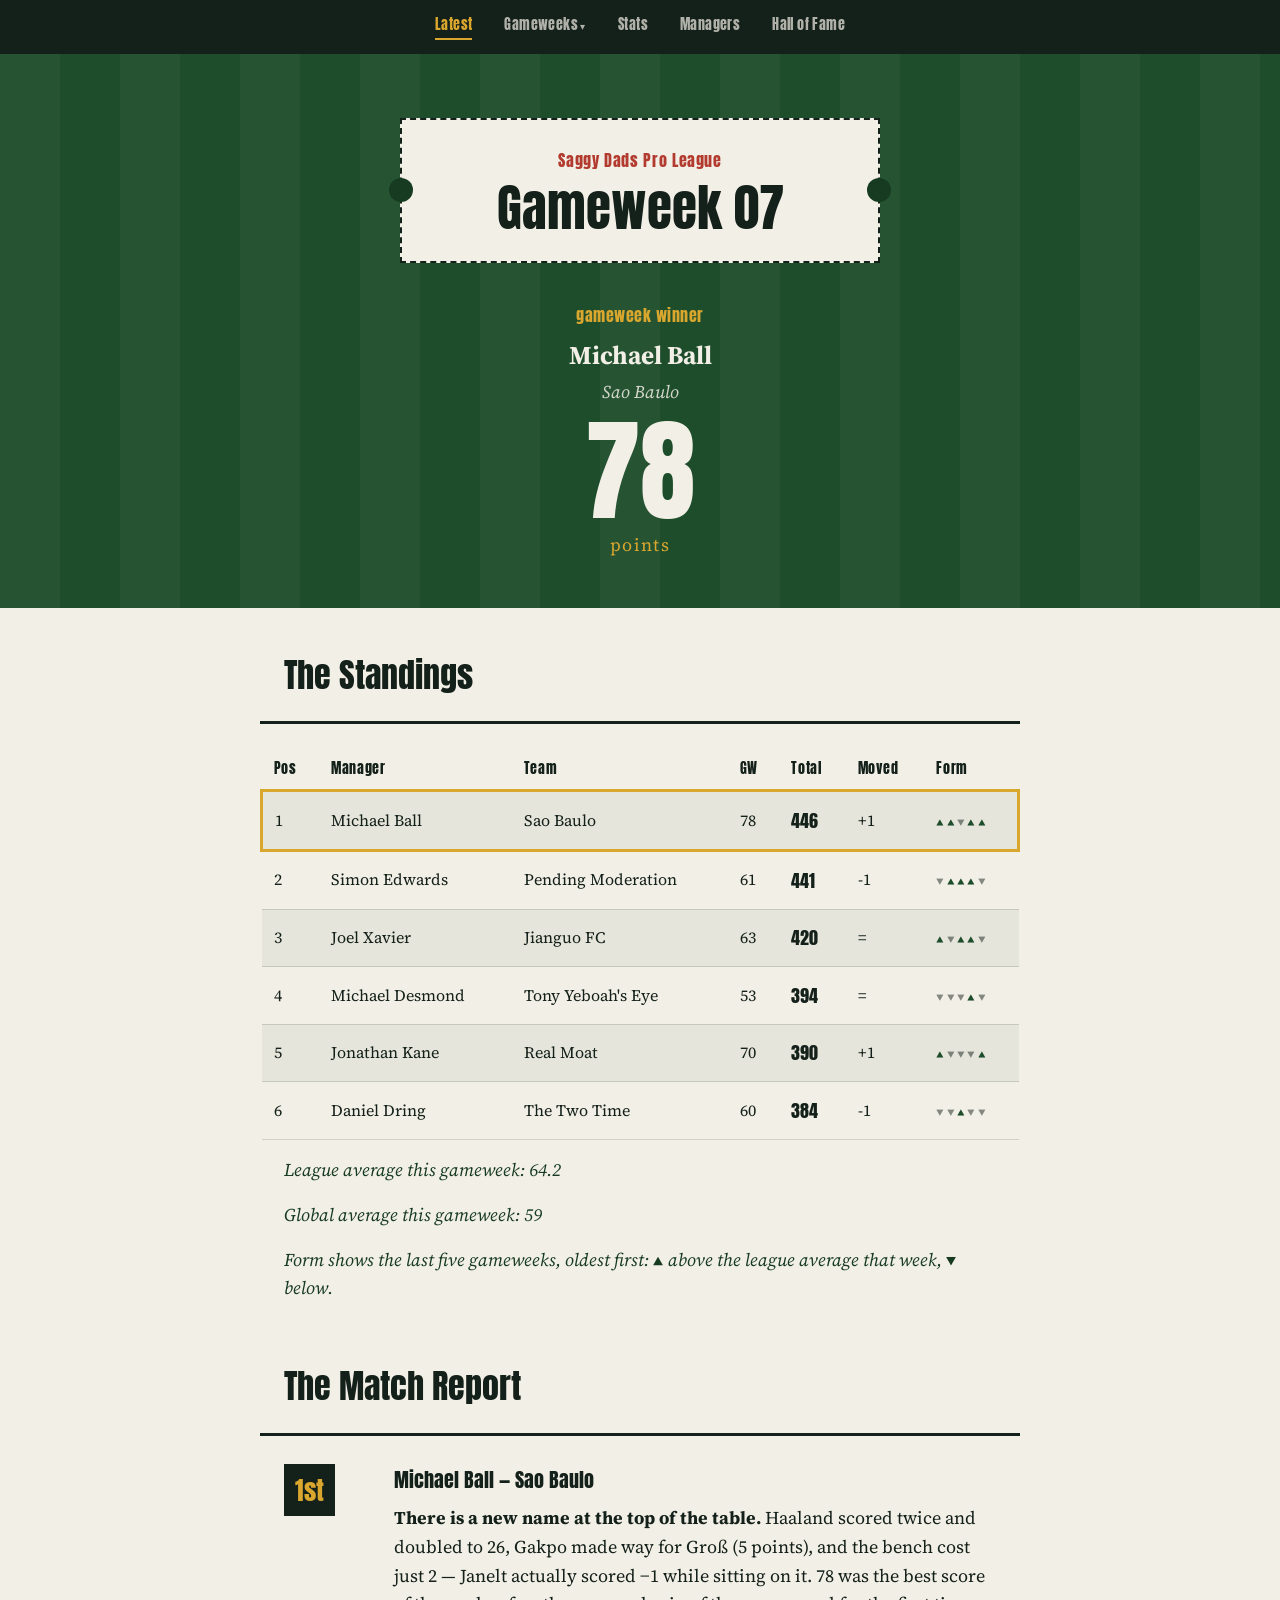
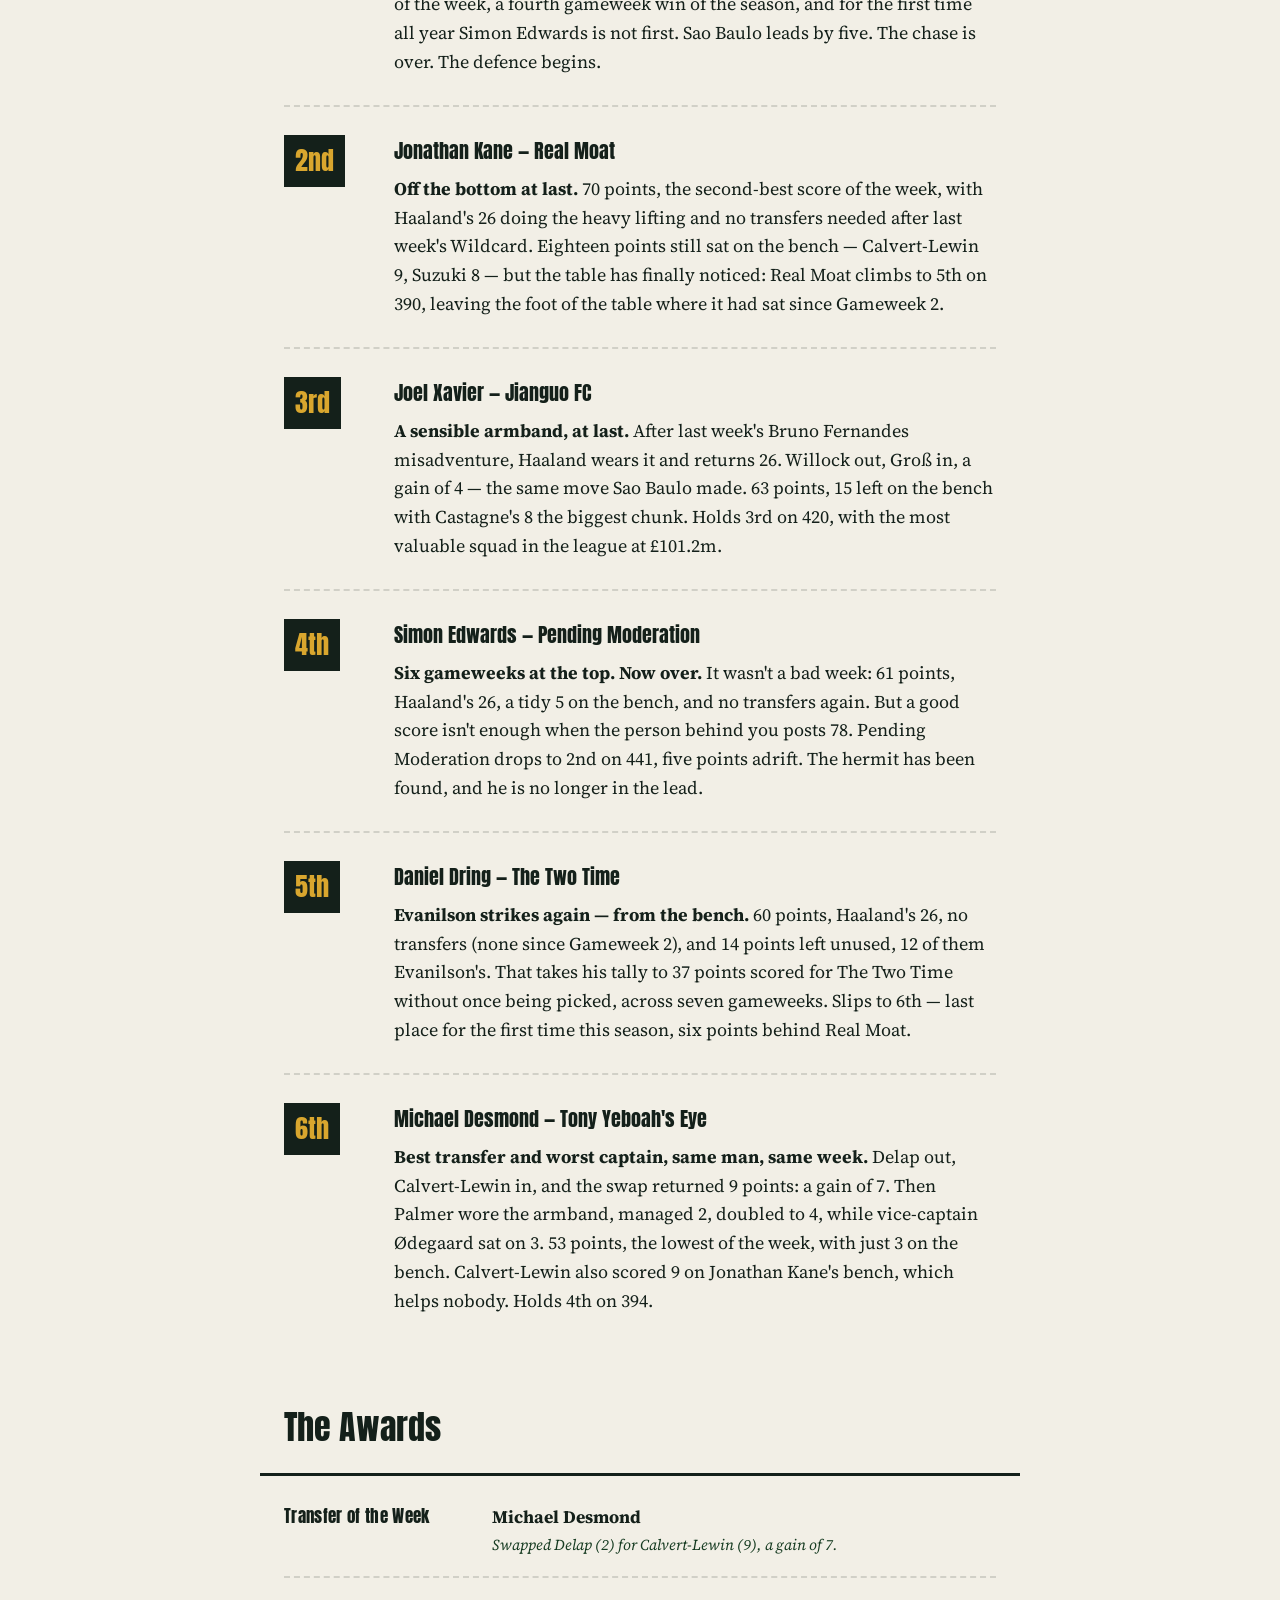
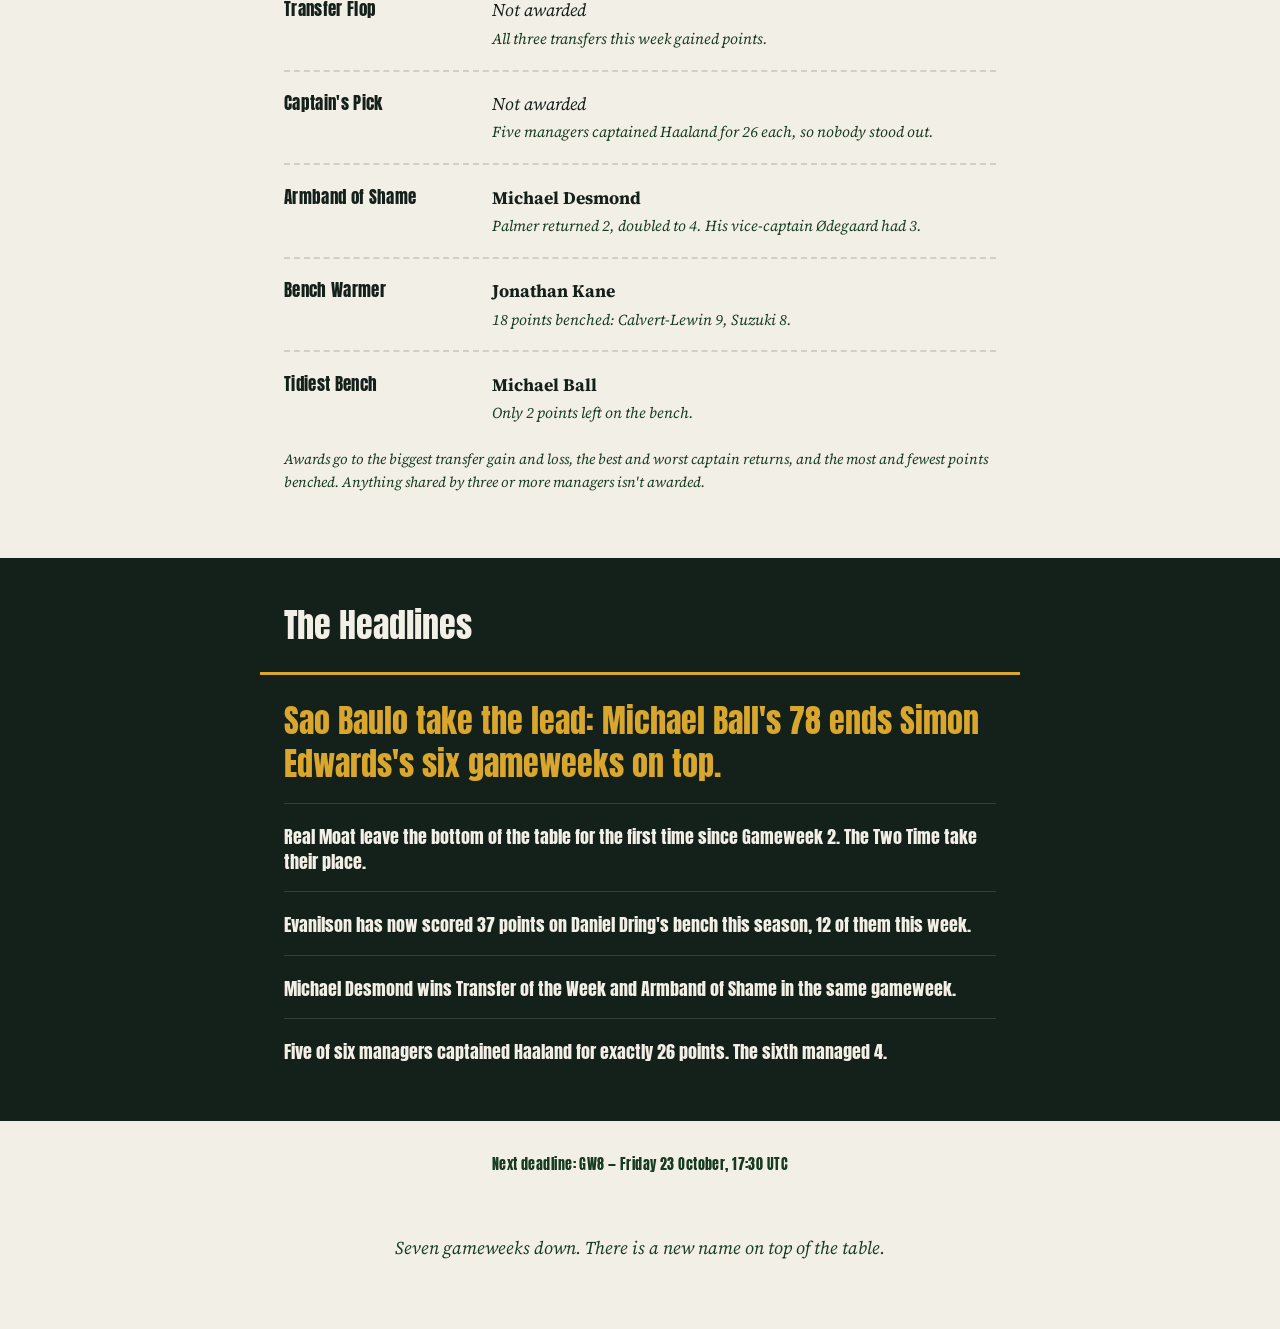
==== commit b964fa20: "gw7" ====
--- a/index.html
+++ b/index.html
@@ -3,7 +3,7 @@
 <head>
 <meta charset="UTF-8">
 <meta name="viewport" content="width=device-width, initial-scale=1.0">
-<title>Saggy Dads Pro League — Gameweek 6</title>
+<title>Saggy Dads Pro League — Gameweek 7</title>
 <link rel="preconnect" href="https://fonts.googleapis.com">
 <link rel="preconnect" href="https://fonts.gstatic.com" crossorigin>
 <link href="https://fonts.googleapis.com/css2?family=Anton&family=Source+Serif+4:ital,opsz,wght@0,8..60,400;0,8..60,600;0,8..60,700;1,8..60,400&display=swap" rel="stylesheet">
@@ -16,6 +16,7 @@
       <div class="site-nav__inner">
         <a href="index.html" class="site-nav__link">Latest</a>
         <a href="stats.html" class="site-nav__link">Stats</a>
+        <a href="managers.html" class="site-nav__link">Managers</a>
         <a href="hall-of-fame.html" class="site-nav__link">Hall of Fame</a>
       </div>
     </noscript>
@@ -27,7 +28,7 @@
       <div class="ticket-notch ticket-notch--left"></div>
       <div class="ticket-notch ticket-notch--right"></div>
       <p class="hero__league">Saggy Dads Pro League</p>
-      <h1 class="hero__gw">Gameweek&nbsp;06</h1>
+      <h1 class="hero__gw">Gameweek&nbsp;07</h1>
     </div>
 
     <div class="hero__leader">
@@ -38,7 +39,7 @@
           <p class="hero__leader-team">Sao Baulo</p>
         </div>
       </div>
-      <p class="hero__score" data-target="69">0</p>
+      <p class="hero__score" data-target="78">0</p>
       <p class="hero__score-label">points</p>
     </div>
   </header>
@@ -53,66 +54,74 @@
           <tr>
             <th scope="col">Pos</th>
             <th scope="col">Manager</th>
-            <th scope="col">Team</th>
+            <th scope="col" class="col-team">Team</th>
             <th scope="col">GW</th>
             <th scope="col">Total</th>
             <th scope="col">Moved</th>
+            <th scope="col">Form</th>
           </tr>
         </thead>
         <tbody>
           <tr class="row--leader">
             <td>1</td>
+            <td>Michael Ball</td>
+            <td class="col-team">Sao Baulo</td>
+            <td>78</td>
+            <td class="net">446</td>
+            <td>+1</td>
+            <td><span class="form" role="img" aria-label="Last five gameweeks, oldest first: above, above, below, above, above"><span class="form__up" title="GW3: 70 (league average 57.8)">▲</span><span class="form__up" title="GW4: 74 (league average 64.3)">▲</span><span class="form__down" title="GW5: 38 (league average 41.2)">▼</span><span class="form__up" title="GW6: 69 (league average 54.5)">▲</span><span class="form__up" title="GW7: 78 (league average 64.2)">▲</span></span></td>
+          </tr>
+          <tr>
+            <td>2</td>
             <td>Simon Edwards</td>
-            <td>Pending Moderation</td>
-            <td>55</td>
-            <td class="net">380</td>
-            <td>=</td>
-          </tr>
-          <tr>
-            <td>2</td>
-            <td>Michael Ball</td>
-            <td>Sao Baulo</td>
-            <td>69</td>
-            <td class="net">368</td>
-            <td>=</td>
+            <td class="col-team">Pending Moderation</td>
+            <td>61</td>
+            <td class="net">441</td>
+            <td>-1</td>
+            <td><span class="form" role="img" aria-label="Last five gameweeks, oldest first: below, above, above, above, below"><span class="form__down" title="GW3: 41 (league average 57.8)">▼</span><span class="form__up" title="GW4: 72 (league average 64.3)">▲</span><span class="form__up" title="GW5: 52 (league average 41.2)">▲</span><span class="form__up" title="GW6: 55 (league average 54.5)">▲</span><span class="form__down" title="GW7: 61 (league average 64.2)">▼</span></span></td>
           </tr>
           <tr>
             <td>3</td>
             <td>Joel Xavier</td>
-            <td>Jianguo FC</td>
-            <td>59</td>
-            <td class="net">357</td>
+            <td class="col-team">Jianguo FC</td>
+            <td>63</td>
+            <td class="net">420</td>
             <td>=</td>
+            <td><span class="form" role="img" aria-label="Last five gameweeks, oldest first: above, below, above, above, below"><span class="form__up" title="GW3: 70 (league average 57.8)">▲</span><span class="form__down" title="GW4: 55 (league average 64.3)">▼</span><span class="form__up" title="GW5: 46 (league average 41.2)">▲</span><span class="form__up" title="GW6: 59 (league average 54.5)">▲</span><span class="form__down" title="GW7: 63 (league average 64.2)">▼</span></span></td>
           </tr>
           <tr>
             <td>4</td>
             <td>Michael Desmond</td>
-            <td>Tony Yeboah's Eye</td>
-            <td>56</td>
-            <td class="net">341</td>
+            <td class="col-team">Tony Yeboah's Eye</td>
+            <td>53</td>
+            <td class="net">394</td>
             <td>=</td>
+            <td><span class="form" role="img" aria-label="Last five gameweeks, oldest first: below, below, below, above, below"><span class="form__down" title="GW3: 48 (league average 57.8)">▼</span><span class="form__down" title="GW4: 64 (league average 64.3)">▼</span><span class="form__down" title="GW5: 28 (league average 41.2)">▼</span><span class="form__up" title="GW6: 56 (league average 54.5)">▲</span><span class="form__down" title="GW7: 53 (league average 64.2)">▼</span></span></td>
           </tr>
           <tr>
             <td>5</td>
+            <td>Jonathan Kane</td>
+            <td class="col-team">Real Moat</td>
+            <td>70</td>
+            <td class="net">390</td>
+            <td>+1</td>
+            <td><span class="form" role="img" aria-label="Last five gameweeks, oldest first: above, below, below, below, above"><span class="form__up" title="GW3: 62 (league average 57.8)">▲</span><span class="form__down" title="GW4: 64 (league average 64.3)">▼</span><span class="form__down" title="GW5: 40 (league average 41.2)">▼</span><span class="form__down" title="GW6: 46 (league average 54.5)">▼</span><span class="form__up" title="GW7: 70 (league average 64.2)">▲</span></span></td>
+          </tr>
+          <tr>
+            <td>6</td>
             <td>Daniel Dring</td>
-            <td>The Two Time</td>
-            <td>42</td>
-            <td class="net">324</td>
-            <td>=</td>
-          </tr>
-          <tr>
-            <td>6</td>
-            <td>Jonathan Kane</td>
-            <td>Real Moat</td>
-            <td>46</td>
-            <td class="net">320</td>
-            <td>=</td>
+            <td class="col-team">The Two Time</td>
+            <td>60</td>
+            <td class="net">384</td>
+            <td>-1</td>
+            <td><span class="form" role="img" aria-label="Last five gameweeks, oldest first: below, below, above, below, below"><span class="form__down" title="GW3: 56 (league average 57.8)">▼</span><span class="form__down" title="GW4: 57 (league average 64.3)">▼</span><span class="form__up" title="GW5: 43 (league average 41.2)">▲</span><span class="form__down" title="GW6: 42 (league average 54.5)">▼</span><span class="form__down" title="GW7: 60 (league average 64.2)">▼</span></span></td>
           </tr>
         </tbody>
       </table>
       </div>
-      <p class="table-footnote">League average this gameweek: 54.5</p>
-      <p class="table-footnote">Global average this gameweek: 58</p>
+      <p class="table-footnote">League average this gameweek: 64.2</p>
+      <p class="table-footnote">Global average this gameweek: 59</p>
+      <p class="table-footnote">Form shows the last five gameweeks, oldest first: ▲ above the league average that week, ▼ below.</p>
     </section>
 
     <section class="reports-section">
@@ -124,7 +133,7 @@
         </div>
         <div class="report__body">
           <h3>Michael Ball — Sao Baulo</h3>
-          <p><strong>The quiet week is forgotten — Sao Baulo is back, and the leader should be looking over his shoulder.</strong> One transfer, and it was a beauty: Cash out for nothing, De Cuyper in for 15. Add Haaland's 12 as captain and 69 points is the week's best score. A bench of 13 (Evanilson 7, Ajer 6) is the only blemish. The gap to the top has shrunk from 26 points to 12 in a single gameweek. Holds 2nd, and dangerous.</p>
+          <p><strong>There is a new name at the top of the table.</strong> Haaland scored twice and doubled to 26, Gakpo made way for Groß (5 points), and the bench cost just 2 — Janelt actually scored −1 while sitting on it. 78 was the best score of the week, a fourth gameweek win of the season, and for the first time all year Simon Edwards is not first. Sao Baulo leads by five. The chase is over. The defence begins.</p>
         </div>
       </article>
 
@@ -135,81 +144,137 @@
           <span class="report__pos">2nd</span>
         </div>
         <div class="report__body">
+          <h3>Jonathan Kane — Real Moat</h3>
+          <p><strong>Off the bottom at last.</strong> 70 points, the second-best score of the week, with Haaland's 26 doing the heavy lifting and no transfers needed after last week's Wildcard. Eighteen points still sat on the bench — Calvert-Lewin 9, Suzuki 8 — but the table has finally noticed: Real Moat climbs to 5th on 390, leaving the foot of the table where it had sat since Gameweek 2.</p>
+        </div>
+      </article>
+
+      <div class="stitch"></div>
+
+      <article class="report">
+        <div class="report__marker">
+          <span class="report__pos">3rd</span>
+        </div>
+        <div class="report__body">
           <h3>Joel Xavier — Jianguo FC</h3>
-          <p><strong>A strong week with a ten-point hole in it.</strong> Isak out, João Pedro in, and the swap returned 12. But the armband went to Bruno Fernandes, who managed a single point, doubled to 2 — while Haaland, sitting there as vice-captain, delivered 6 that would have doubled to 12. That's ten points left on the table. 59 still beats the global average. Holds 3rd overall.</p>
-        </div>
-      </article>
-
-      <div class="stitch"></div>
-
-      <article class="report">
-        <div class="report__marker">
-          <span class="report__pos">3rd</span>
+          <p><strong>A sensible armband, at last.</strong> After last week's Bruno Fernandes misadventure, Haaland wears it and returns 26. Willock out, Groß in, a gain of 4 — the same move Sao Baulo made. 63 points, 15 left on the bench with Castagne's 8 the biggest chunk. Holds 3rd on 420, with the most valuable squad in the league at £101.2m.</p>
+        </div>
+      </article>
+
+      <div class="stitch"></div>
+
+      <article class="report">
+        <div class="report__marker">
+          <span class="report__pos">4th</span>
+        </div>
+        <div class="report__body">
+          <h3>Simon Edwards — Pending Moderation</h3>
+          <p><strong>Six gameweeks at the top. Now over.</strong> It wasn't a bad week: 61 points, Haaland's 26, a tidy 5 on the bench, and no transfers again. But a good score isn't enough when the person behind you posts 78. Pending Moderation drops to 2nd on 441, five points adrift. The hermit has been found, and he is no longer in the lead.</p>
+        </div>
+      </article>
+
+      <div class="stitch"></div>
+
+      <article class="report">
+        <div class="report__marker">
+          <span class="report__pos">5th</span>
+        </div>
+        <div class="report__body">
+          <h3>Daniel Dring — The Two Time</h3>
+          <p><strong>Evanilson strikes again — from the bench.</strong> 60 points, Haaland's 26, no transfers (none since Gameweek 2), and 14 points left unused, 12 of them Evanilson's. That takes his tally to 37 points scored for The Two Time without once being picked, across seven gameweeks. Slips to 6th — last place for the first time this season, six points behind Real Moat.</p>
+        </div>
+      </article>
+
+      <div class="stitch"></div>
+
+      <article class="report">
+        <div class="report__marker">
+          <span class="report__pos">6th</span>
         </div>
         <div class="report__body">
           <h3>Michael Desmond — Tony Yeboah's Eye</h3>
-          <p><strong>From the season's lowest score to exactly double it.</strong> Last week's 28 becomes this week's 56, thanks largely to Rogers wearing the armband and returning 9, doubled to 18. A like-for-like swap of Mbeumo for Groß cost a couple of points, and 14 more sat on the bench — Kadıoğlu alone left 9 unclaimed. Holds 4th overall.</p>
-        </div>
-      </article>
-
-      <div class="stitch"></div>
-
-      <article class="report">
-        <div class="report__marker">
-          <span class="report__pos">4th</span>
-        </div>
-        <div class="report__body">
-          <h3>Simon Edwards — Pending Moderation</h3>
-          <p><strong>Back to doing nothing, and still on top.</strong> After the brief flurry of three transfers last week, the squad stays untouched again. 55 points — below the global average of 58 — with Haaland's 12 as captain, a tidy 4 on the bench, and one auto-sub. Total of 380 keeps him first, but the lead over Sao Baulo is now just 12. The crown is wobbling.</p>
-        </div>
-      </article>
-
-      <div class="stitch"></div>
-
-      <article class="report">
-        <div class="report__marker">
-          <span class="report__pos">5th</span>
-        </div>
-        <div class="report__body">
-          <h3>Jonathan Kane — Real Moat</h3>
-          <p><strong>The wildcard is finally played — all four swaps of it.</strong> Lewis-Potter, Tzolis, Foden and — at last — Brobbey are out, with Schade, Saka, Yarmoliuk and Kostoulas in. The most notable arrival, Yarmoliuk, scored 8 points straight onto the bench, where Verbruggen added 9 more: 19 points unused. 46 is a modest return for a chip, and Real Moat stays 6th, now only 4 points behind The Two Time.</p>
-        </div>
-      </article>
-
-      <div class="stitch"></div>
-
-      <article class="report">
-        <div class="report__marker">
-          <span class="report__pos">6th</span>
-        </div>
-        <div class="report__body">
-          <h3>Daniel Dring — The Two Time</h3>
-          <p><strong>The week's lowest score, and the gap behind is closing fast.</strong> 42 points, no transfers — in fact, none since Gameweek 2 — with 9 left on the bench, Evanilson's 7 the main culprit. Haaland delivered the usual 12, but little else did. Holds 5th overall, but with Real Moat just 4 points behind, that position is far from safe.</p>
-        </div>
-      </article>
+          <p><strong>Best transfer and worst captain, same man, same week.</strong> Delap out, Calvert-Lewin in, and the swap returned 9 points: a gain of 7. Then Palmer wore the armband, managed 2, doubled to 4, while vice-captain Ødegaard sat on 3. 53 points, the lowest of the week, with just 3 on the bench. Calvert-Lewin also scored 9 on Jonathan Kane's bench, which helps nobody. Holds 4th on 394.</p>
+        </div>
+      </article>
+    </section>
+
+    <section class="awards-section">
+      <h2 class="section-title">The Awards</h2>
+      <div class="awards">
+
+        <div class="award">
+          <h3 class="award__title">Transfer of the Week</h3>
+          <div>
+            <p class="award__winner">Michael Desmond</p>
+            <p class="award__detail">Swapped Delap (2) for Calvert-Lewin (9), a gain of 7.</p>
+          </div>
+        </div>
+
+        <div class="award award--none">
+          <h3 class="award__title">Transfer Flop</h3>
+          <div>
+            <p class="award__winner">Not awarded</p>
+            <p class="award__detail">All three transfers this week gained points.</p>
+          </div>
+        </div>
+
+        <div class="award award--none">
+          <h3 class="award__title">Captain's Pick</h3>
+          <div>
+            <p class="award__winner">Not awarded</p>
+            <p class="award__detail">Five managers captained Haaland for 26 each, so nobody stood out.</p>
+          </div>
+        </div>
+
+        <div class="award">
+          <h3 class="award__title">Armband of Shame</h3>
+          <div>
+            <p class="award__winner">Michael Desmond</p>
+            <p class="award__detail">Palmer returned 2, doubled to 4. His vice-captain Ødegaard had 3.</p>
+          </div>
+        </div>
+
+        <div class="award">
+          <h3 class="award__title">Bench Warmer</h3>
+          <div>
+            <p class="award__winner">Jonathan Kane</p>
+            <p class="award__detail">18 points benched: Calvert-Lewin 9, Suzuki 8.</p>
+          </div>
+        </div>
+
+        <div class="award">
+          <h3 class="award__title">Tidiest Bench</h3>
+          <div>
+            <p class="award__winner">Michael Ball</p>
+            <p class="award__detail">Only 2 points left on the bench.</p>
+          </div>
+        </div>
+
+      </div>
+      <p class="awards-note">Awards go to the biggest transfer gain and loss, the best and worst captain returns, and the most and fewest points benched. Anything shared by three or more managers isn't awarded.</p>
     </section>
 
     <section class="headlines-section">
       <h2 class="section-title section-title--inverse">The Headlines</h2>
       <ul class="headlines">
-        <li class="headline headline--big">Sao Baulo posts the week's best score, 69, and cuts the gap to the top from 26 points to 12.</li>
-        <li class="headline">Jonathan Kane plays his Wildcard — the second of the season — and it returns a modest 46.</li>
-        <li class="headline">Joel Xavier captains Bruno Fernandes for 2 points while his vice-captain Haaland returns 12 — a ten-point swing missed.</li>
-        <li class="headline">Daniel Dring posts the week's lowest score, 42, and sits just 4 points clear of last place.</li>
-        <li class="headline">Only two managers beat the global average of 58 this week: Michael Ball and Joel Xavier.</li>
+        <li class="headline headline--big">Sao Baulo take the lead: Michael Ball's 78 ends Simon Edwards's six gameweeks on top.</li>
+        <li class="headline">Real Moat leave the bottom of the table for the first time since Gameweek 2. The Two Time take their place.</li>
+        <li class="headline">Evanilson has now scored 37 points on Daniel Dring's bench this season, 12 of them this week.</li>
+        <li class="headline">Michael Desmond wins Transfer of the Week and Armband of Shame in the same gameweek.</li>
+        <li class="headline">Five of six managers captained Haaland for exactly 26 points. The sixth managed 4.</li>
       </ul>
     </section>
 
-    <p class="deadline-note">Next deadline: GW7 — Saturday 17 October, 10:00 UTC</p>
+    <p class="deadline-note">Next deadline: GW8 — Friday 23 October, 17:30 UTC</p>
 
   </main>
 
   <footer class="site-footer">
-    <p>Six gameweeks down. Simon Edwards still leads, but the chasing pack can smell it.</p>
+    <p>Seven gameweeks down. There is a new name on top of the table.</p>
   </footer>
 
 <script>
-  // Single deliberate load moment: leader's score ticks up once.
+  // Single deliberate load moment: winner's score ticks up once.
   (function () {
     var el = document.querySelector('.hero__score');
     if (!el) return;
@@ -219,14 +284,11 @@
       el.textContent = target;
       return;
     }
-    var current = 0;
-    var duration = 900;
     var start = null;
     function step(ts) {
       if (!start) start = ts;
-      var progress = Math.min((ts - start) / duration, 1);
-      current = Math.round(progress * target);
-      el.textContent = current;
+      var progress = Math.min((ts - start) / 900, 1);
+      el.textContent = Math.round(progress * target);
       if (progress < 1) requestAnimationFrame(step);
     }
     requestAnimationFrame(step);
--- a/styles.css
+++ b/styles.css
@@ -62,7 +62,8 @@
   display: flex;
   justify-content: center;
   align-items: center;
-  gap: 2rem;
+  flex-wrap: wrap;
+  gap: 0.5rem 2rem;
   padding: 0.85rem 1.5rem;
 }
 
@@ -143,7 +144,8 @@
 
 @media (max-width: 420px) {
   .site-nav__inner {
-    gap: 1rem;
+    gap: 0.5rem 1.1rem;
+    padding: 0.85rem 1rem;
   }
   .site-nav__panel {
     grid-template-columns: repeat(5, 1fr);
@@ -294,6 +296,11 @@
   color: var(--gold);
 }
 
+.hof-hero .hero__sub {
+  color: var(--chalk);
+  opacity: 0.85;
+}
+
 .hof-hero__title {
   font-size: clamp(2.4rem, 7vw, 3.4rem);
   margin: 0.5rem 0;
@@ -588,3 +595,238 @@
   outline: 3px solid var(--gold);
   outline-offset: 2px;
 }
+
+/* ---------------- Form guide (standings table) ---------------- */
+
+.form {
+  white-space: nowrap;
+  letter-spacing: 0.18em;
+  font-size: 0.8rem;
+}
+
+.form__up {
+  color: var(--pitch);
+}
+
+.form__down {
+  color: rgba(20, 32, 26, 0.5);
+}
+
+.form__none {
+  color: rgba(20, 32, 26, 0.3);
+}
+
+@media (max-width: 520px) {
+  .col-team {
+    display: none;
+  }
+}
+
+/* ---------------- Awards ---------------- */
+
+.awards-section {
+  padding-bottom: 1rem;
+}
+
+.awards {
+  max-width: 760px;
+  margin: 0 auto;
+  padding: 0.5rem 1.5rem 0;
+}
+
+.award {
+  display: grid;
+  grid-template-columns: 11.5rem 1fr;
+  gap: 0.25rem 1.5rem;
+  align-items: baseline;
+  padding: 1.15rem 0;
+  border-bottom: 2px dashed var(--line);
+}
+
+.award:last-child {
+  border-bottom: none;
+}
+
+.award__title {
+  font-size: 1.05rem;
+  letter-spacing: 0.02em;
+}
+
+.award__winner {
+  margin: 0;
+  font-size: 1.1rem;
+  font-weight: 700;
+}
+
+.award__detail {
+  margin: 0.15rem 0 0;
+  font-size: 0.95rem;
+  font-style: italic;
+  color: var(--pitch-dark);
+}
+
+.award--none .award__winner {
+  font-weight: 400;
+  font-style: italic;
+}
+
+.awards-note {
+  max-width: 760px;
+  margin: 0.25rem auto 0;
+  padding: 0 1.5rem;
+  font-size: 0.9rem;
+  font-style: italic;
+  color: var(--pitch-dark);
+}
+
+@media (max-width: 520px) {
+  .award {
+    grid-template-columns: 1fr;
+  }
+}
+
+/* ---------------- Manager cards ---------------- */
+
+.cards {
+  max-width: 900px;
+  margin: 0 auto;
+  padding: 2rem 1.5rem 3.5rem;
+  display: grid;
+  grid-template-columns: repeat(auto-fill, minmax(290px, 1fr));
+  gap: 2.25rem 2rem;
+}
+
+.mcard {
+  display: flex;
+  flex-direction: column;
+  background: #FBF9F3;
+  border: 3px solid var(--ink);
+  box-shadow: 6px 6px 0 var(--ink);
+}
+
+.mcard__head {
+  display: grid;
+  grid-template-columns: auto 1fr;
+  align-items: center;
+  gap: 0.9rem;
+  padding: 1rem 1.1rem;
+  background: var(--pitch);
+  background-image:
+    repeating-linear-gradient(
+      90deg,
+      rgba(255, 255, 255, 0.05) 0px,
+      rgba(255, 255, 255, 0.05) 28px,
+      transparent 28px,
+      transparent 56px
+    );
+  color: var(--chalk);
+  border-bottom: 3px solid var(--ink);
+}
+
+.mcard__pos {
+  min-width: 2.4rem;
+  font-family: var(--display);
+  font-size: 3.4rem;
+  line-height: 1;
+  text-align: center;
+  color: var(--gold);
+}
+
+.mcard__team {
+  font-size: 1.4rem;
+  line-height: 1.1;
+}
+
+.mcard__name {
+  margin: 0.2rem 0 0;
+  font-style: italic;
+  opacity: 0.9;
+}
+
+.mcard__total {
+  display: flex;
+  justify-content: space-between;
+  align-items: baseline;
+  margin: 0;
+  padding: 0.4rem 1.1rem;
+  background: var(--gold);
+  color: var(--ink);
+  font-family: var(--display);
+  font-size: 1.1rem;
+  border-bottom: 3px solid var(--ink);
+}
+
+.mcard__total strong {
+  font-weight: 400;
+  font-size: 1.6rem;
+}
+
+.mcard__stats {
+  list-style: none;
+  margin: 0;
+  padding: 0.35rem 1.1rem;
+}
+
+.mcard__stats li {
+  display: flex;
+  justify-content: space-between;
+  align-items: baseline;
+  gap: 1rem;
+  padding: 0.55rem 0;
+  border-bottom: 1px dotted rgba(20, 32, 26, 0.35);
+  font-size: 0.95rem;
+}
+
+.mcard__stats li:last-child {
+  border-bottom: none;
+}
+
+.mcard__val {
+  font-family: var(--display);
+  font-size: 1.15rem;
+  text-align: right;
+}
+
+.mcard__note {
+  display: block;
+  font-family: var(--body);
+  font-size: 0.72rem;
+  font-style: italic;
+  line-height: 1.3;
+  color: var(--pitch-dark);
+}
+
+.mcard__scout {
+  margin: auto 0 0;
+  padding: 0.85rem 1.1rem 1.05rem;
+  border-top: 3px double var(--ink);
+  font-size: 0.95rem;
+  font-style: italic;
+  line-height: 1.45;
+  color: var(--pitch-dark);
+}
+
+/* ---------------- Small-screen tightening ---------------- */
+
+@media (max-width: 520px) {
+  .league-table td,
+  .league-table th {
+    padding-left: 0.25rem;
+    padding-right: 0.25rem;
+  }
+  .league-table thead th {
+    letter-spacing: 0.02em;
+  }
+  .form {
+    letter-spacing: 0.08em;
+  }
+}
+
+@media (max-width: 420px) {
+  .site-nav__inner {
+    gap: 0.5rem 0.9rem;
+  }
+  .site-nav__link {
+    font-size: 0.8rem;
+  }
+}
